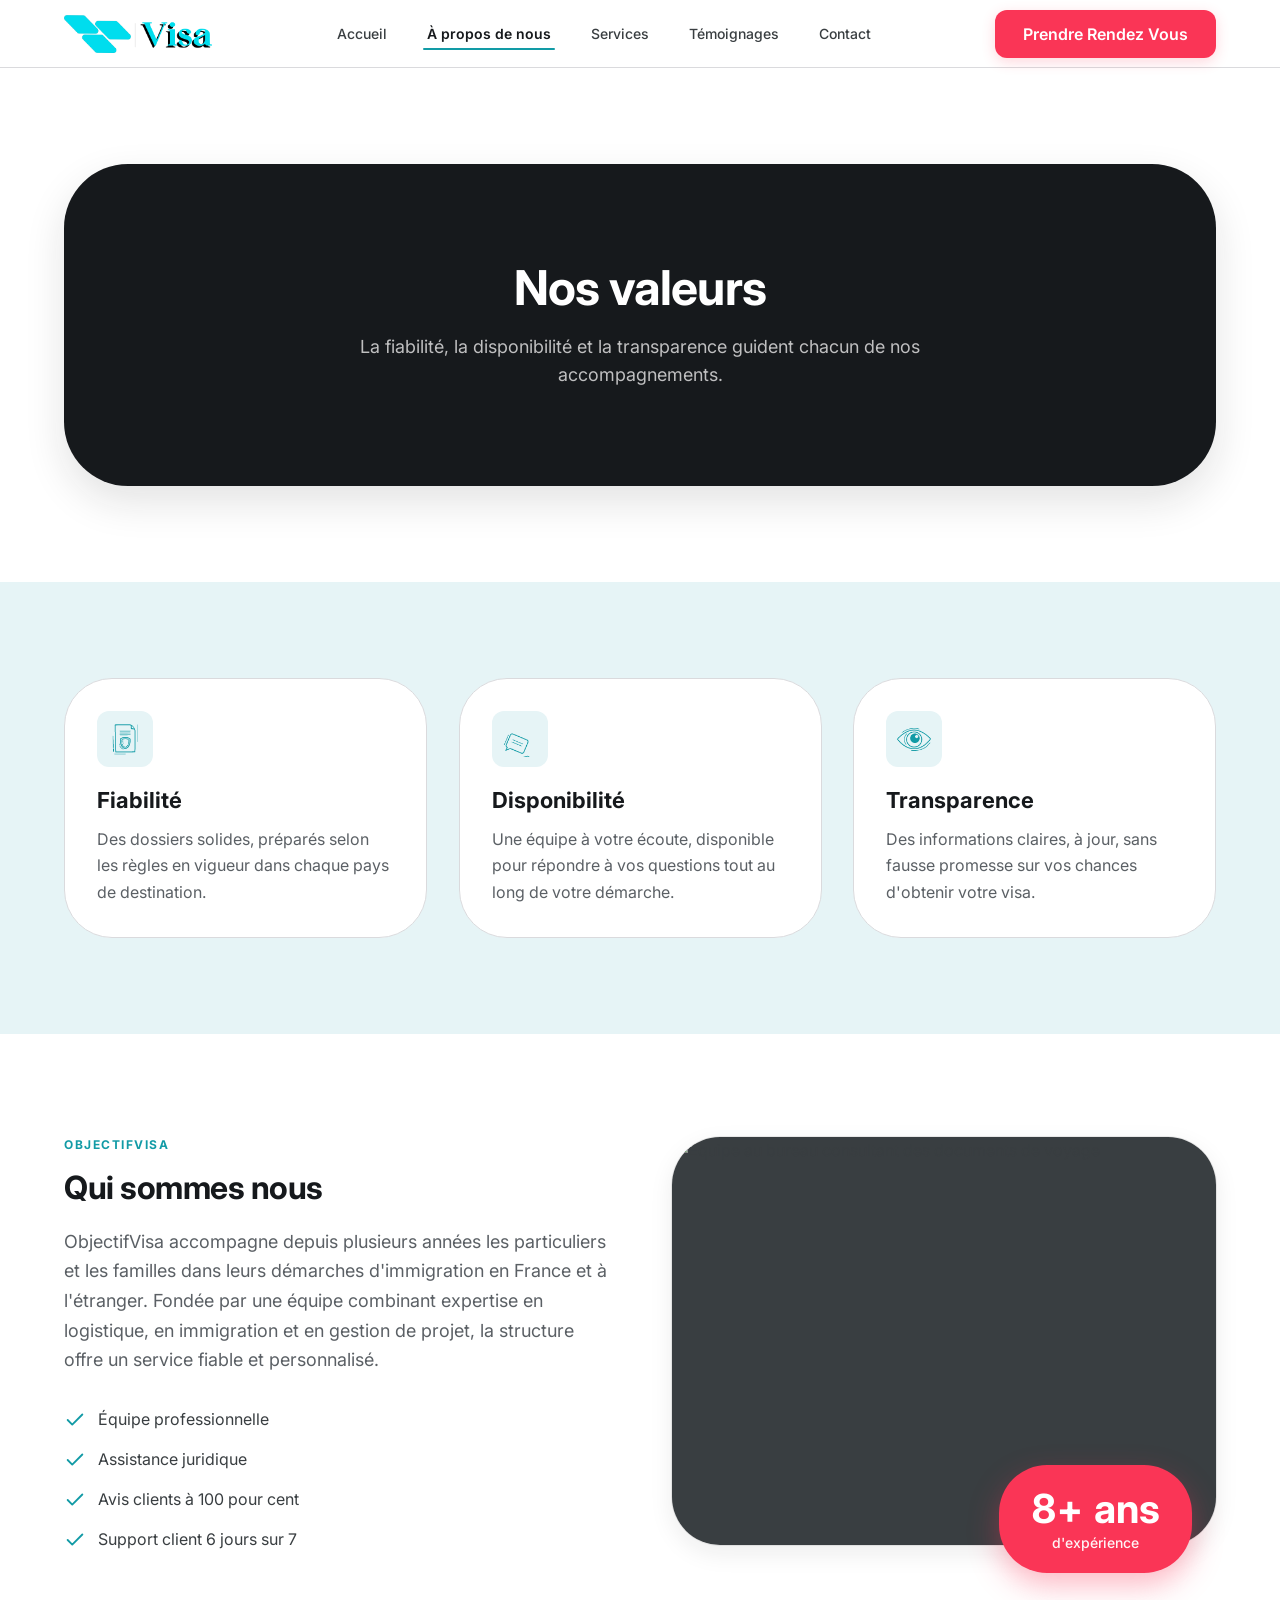
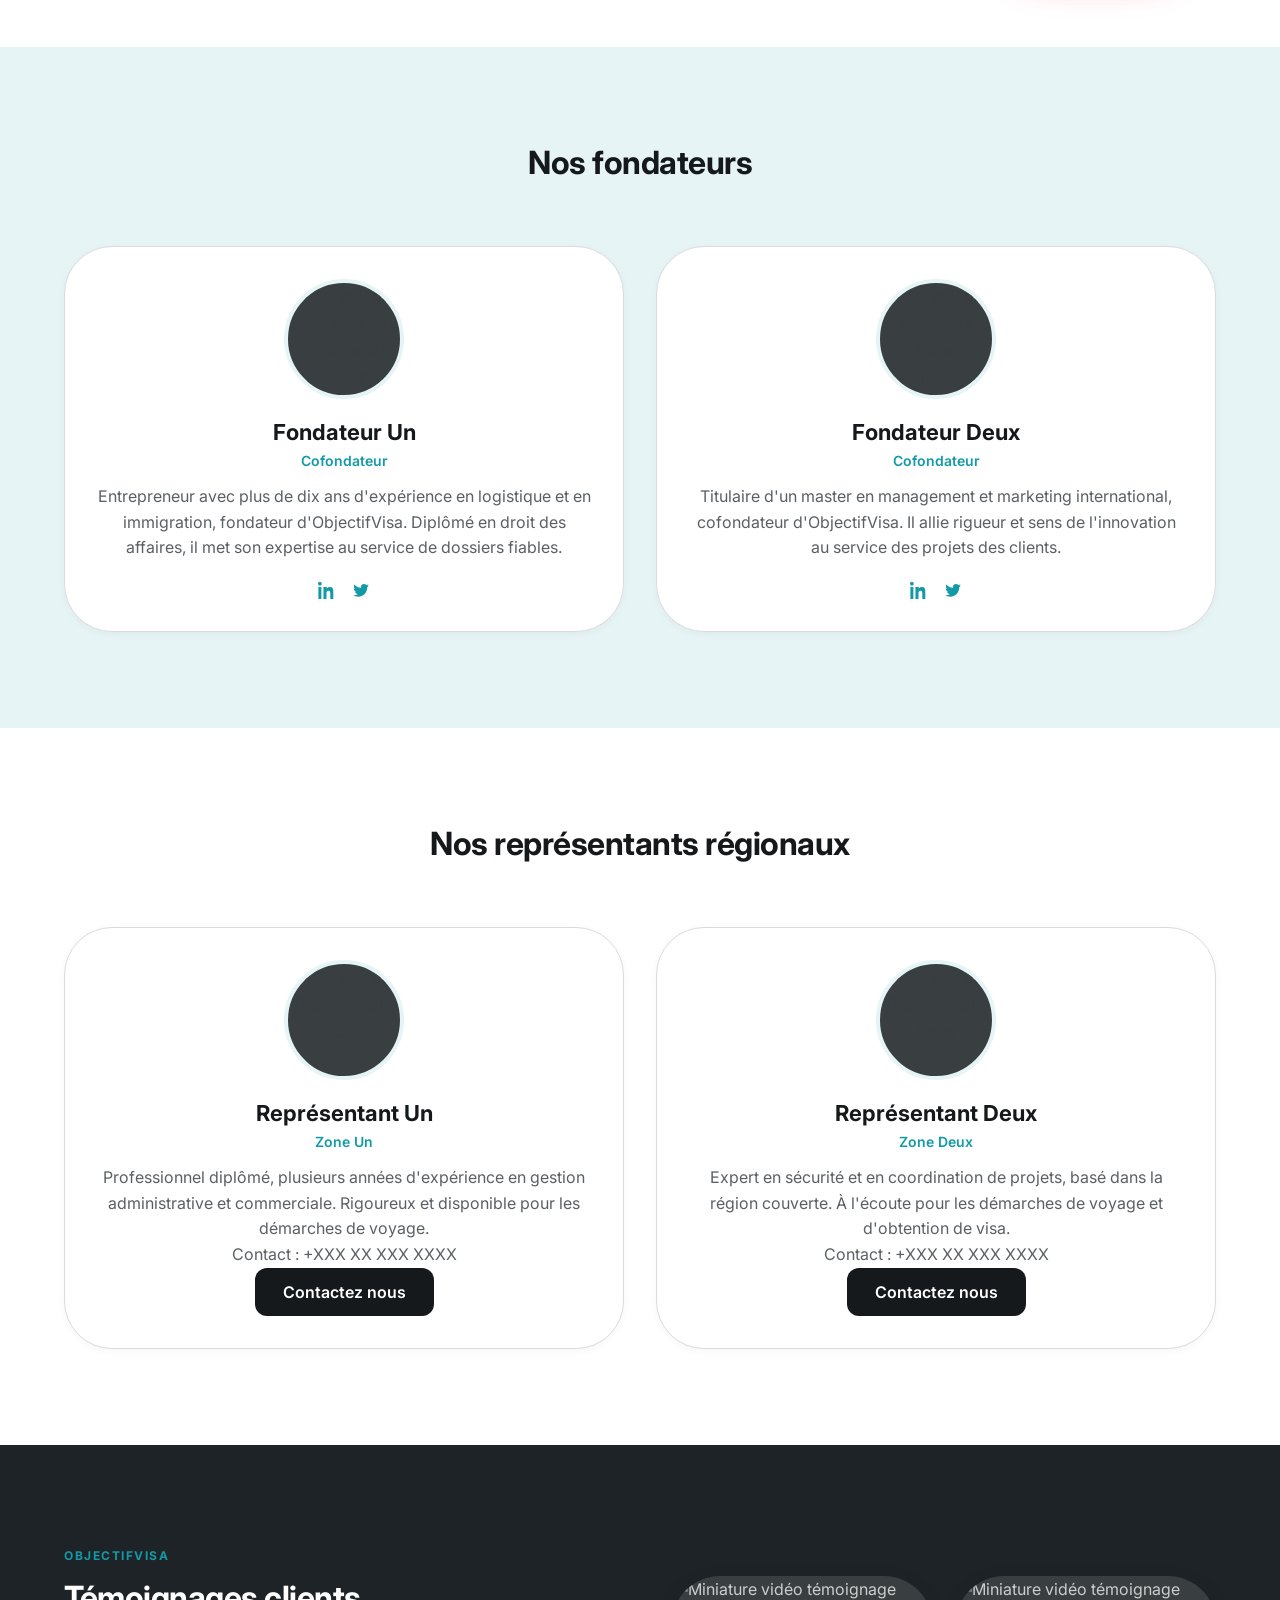
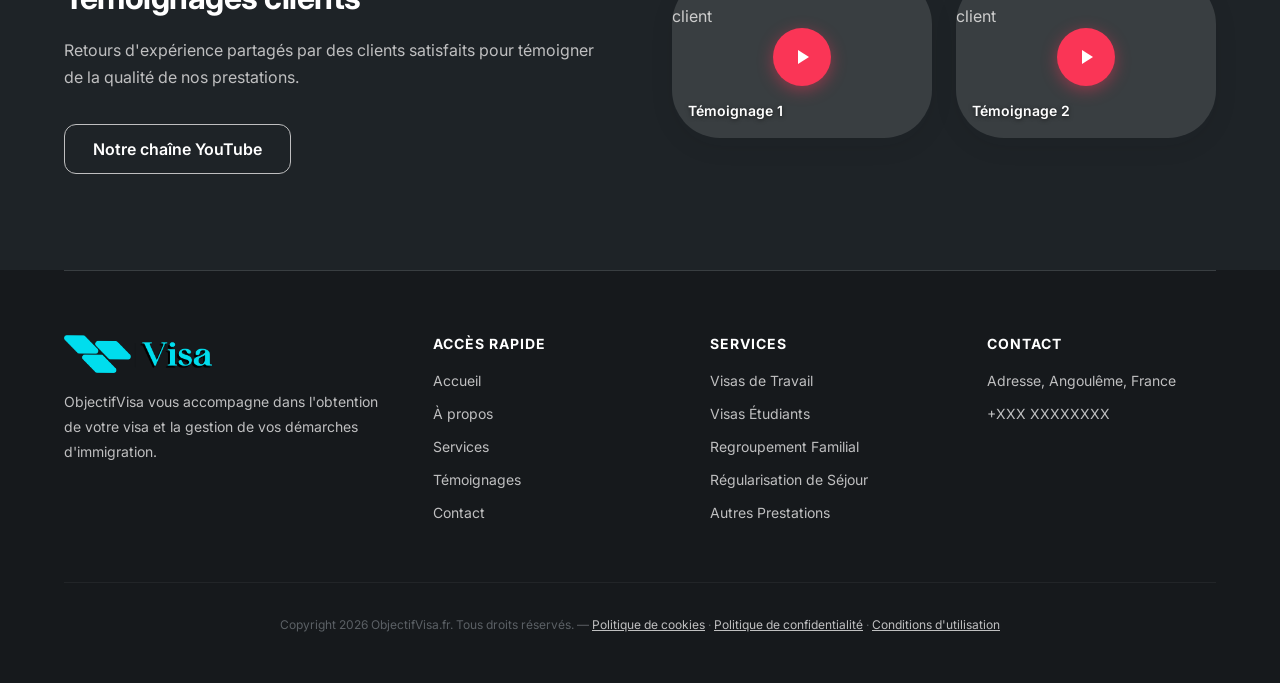
==== a-propos.html @ ea04f06d "Ajout pages legales, images icones et logos, refonte CSS et menu mobile" ====
<!DOCTYPE html>
<html lang="fr">
<head>
<meta charset="UTF-8" />
<meta name="viewport" content="width=device-width, initial-scale=1.0" />
<title>Objectif Visa — À propos de nous</title>
<link rel="icon" type="image/png" sizes="64x64" href="images/favicon.png" />
<meta name="description" content="ObjectifVisa vous accompagne dans l'obtention de votre visa et la gestion de vos démarches d'immigration." />
<meta property="og:site_name" content="ObjectifVisa" />
<meta property="og:locale" content="fr_FR" />
<meta property="og:type" content="website" />
<meta property="og:title" content="Objectif Visa — À propos de nous" />
<meta property="og:description" content="ObjectifVisa vous accompagne dans l'obtention de votre visa et la gestion de vos démarches d'immigration." />
<meta property="og:image" content="https://objectifvisa.fr/images/favicon.png" />
<meta name="twitter:card" content="summary" />
<meta name="twitter:title" content="Objectif Visa — À propos de nous" />
<meta name="twitter:description" content="ObjectifVisa vous accompagne dans l'obtention de votre visa et la gestion de vos démarches d'immigration." />
<meta name="twitter:image" content="https://objectifvisa.fr/images/favicon.png" />
<link rel="preconnect" href="https://fonts.googleapis.com" />
<link rel="preconnect" href="https://fonts.gstatic.com" crossorigin />
<link href="https://fonts.googleapis.com/css2?family=Inter:wght@400;500;600;700&display=swap" rel="stylesheet" />
<link rel="stylesheet" href="styles.css" />
</head>
<body>

<nav class="nav" id="main-nav">
    <div class="container">
      <a href="index.html" class="logo"><img src="images/logo.png" alt="Objectif Visa" style="height:38px;width:auto;" /></a>
      <ul class="nav-links">
        <li><a href="index.html">Accueil</a></li>
        <li><a href="a-propos.html" class="active">À propos de nous</a></li>
        <li><a href="services.html">Services</a></li>
        <li><a href="temoignages.html">Témoignages</a></li>
        <li><a href="contact.html">Contact</a></li>
      </ul>
      <div class="nav-actions">
        <a href="contact.html" class="btn btn-coral nav-cta">Prendre Rendez Vous</a>
        <button type="button" class="burger-btn" id="burger-btn" aria-label="Menu principal" aria-expanded="false" aria-controls="mobile-menu">
          <span class="burger-bar"></span>
          <span class="burger-bar"></span>
          <span class="burger-bar"></span>
        </button>
      </div>
    </div>

    <!-- Mobile Drawer / Menu Overlay -->
    <div class="mobile-menu" id="mobile-menu" aria-hidden="true">
      <div class="mobile-menu-inner">
        <ul class="mobile-nav-links">
          <li><a href="index.html">Accueil</a></li>
          <li><a href="a-propos.html" class="active">À propos de nous</a></li>
          <li><a href="services.html">Services</a></li>
          <li><a href="temoignages.html">Témoignages</a></li>
          <li><a href="contact.html">Contact</a></li>
        </ul>
        <div class="mobile-menu-cta">
          <a href="contact.html" class="btn btn-coral btn-block">Prendre Rendez Vous</a>
        </div>
        <div class="mobile-menu-info">
          <div class="mobile-info-item">
            <svg width="16" height="16" viewBox="0 0 24 24" fill="none" stroke="currentColor" stroke-width="2"><path d="M21 10c0 7-9 13-9 13s-9-6-9-13a9 9 0 0 1 18 0z"/><circle cx="12" cy="10" r="3"/></svg>
            <span>Adresse, Angoulême, France</span>
          </div>
          <div class="mobile-info-item">
            <svg width="16" height="16" viewBox="0 0 24 24" fill="none" stroke="currentColor" stroke-width="2"><path d="M22 16.92v3a2 2 0 0 1-2.18 2 19.79 19.79 0 0 1-8.63-3.07 19.5 19.5 0 0 1-6-6 19.79 19.79 0 0 1-3.07-8.67A2 2 0 0 1 4.11 2h3a2 2 0 0 1 2 1.72 12.84 12.84 0 0 0 .7 2.81 2 2 0 0 1-.45 2.11L8.09 9.91a16 16 0 0 0 6 6l1.27-1.27a2 2 0 0 1 2.11-.45 12.84 12.84 0 0 0 2.81.7A2 2 0 0 1 22 16.92z"/></svg>
            <a href="tel:+33000000000">+XX X XX XX XX XX</a>
          </div>
        </div>
      </div>
    </div>
    <div class="mobile-backdrop" id="mobile-backdrop"></div>
  </nav>

  <!-- ============ Section 2 — Hero Nos valeurs ============ -->
  <section class="bg-white">
    <div class="container">
      <div class="hero-card centered">
        <h2>Nos valeurs</h2>
        <p>La fiabilité, la disponibilité et la transparence guident chacun de nos accompagnements.</p>
      </div>
    </div>
  </section>

  <!-- ============ Section 3 — Réassurance ============ -->
  <section class="bg-tide">
    <div class="container">
      <div class="pillars">
        <div class="card">
          <div class="icon">
            <img src="images/icon-fiabilite.gif" alt="Fiabilité" width="36" height="36" style="display:block" />
          </div>
          <h3>Fiabilité</h3>
          <p>Des dossiers solides, préparés selon les règles en vigueur dans chaque pays de destination.</p>
        </div>
        <div class="card">
          <div class="icon">
            <img src="images/icon-disponibilite.gif" alt="Disponibilité" width="36" height="36" style="display:block" />
          </div>
          <h3>Disponibilité</h3>
          <p>Une équipe à votre écoute, disponible pour répondre à vos questions tout au long de votre démarche.</p>
        </div>
        <div class="card">
          <div class="icon">
            <img src="images/icon-transparence.gif" alt="Transparence" width="36" height="36" style="display:block" />
          </div>
          <h3>Transparence</h3>
          <p>Des informations claires, à jour, sans fausse promesse sur vos chances d'obtenir votre visa.</p>
        </div>
      </div>
    </div>
  </section>

  <!-- ============ Section 4 — Qui sommes nous ============ -->
  <section class="bg-white">
    <div class="container">
      <div class="about-grid">
        <div class="about-text">
          <p class="eyebrow">ObjectifVisa</p>
          <h2>Qui sommes nous</h2>
          <p class="lead">ObjectifVisa accompagne depuis plusieurs années les particuliers et les familles dans leurs démarches d'immigration en France et à l'étranger. Fondée par une équipe combinant expertise en logistique, en immigration et en gestion de projet, la structure offre un service fiable et personnalisé.</p>
          <ul class="check-list">
            <li><svg width="22" height="22" viewBox="0 0 24 24" fill="none" stroke="#129ba6" stroke-width="2" stroke-linecap="round" stroke-linejoin="round"><path d="M20 6 9 17l-5-5"/></svg>Équipe professionnelle</li>
            <li><svg width="22" height="22" viewBox="0 0 24 24" fill="none" stroke="#129ba6" stroke-width="2" stroke-linecap="round" stroke-linejoin="round"><path d="M20 6 9 17l-5-5"/></svg>Assistance juridique</li>
            <li><svg width="22" height="22" viewBox="0 0 24 24" fill="none" stroke="#129ba6" stroke-width="2" stroke-linecap="round" stroke-linejoin="round"><path d="M20 6 9 17l-5-5"/></svg>Avis clients à 100 pour cent</li>
            <li><svg width="22" height="22" viewBox="0 0 24 24" fill="none" stroke="#129ba6" stroke-width="2" stroke-linecap="round" stroke-linejoin="round"><path d="M20 6 9 17l-5-5"/></svg>Support client 6 jours sur 7</li>
          </ul>
        </div>
        <div class="about-media">
          <!-- TODO: remplacer par photo d'équipe au bureau ou consultation de dossier -->
          <img src="https://images.unsplash.com/photo-1521737604893-d14cc237f11d?auto=format&fit=crop&w=900&q=80" alt="Équipe au bureau consultant des documents de voyage" loading="lazy" />
          <div class="about-badge">
            <span class="num">8+ ans</span>
            <span class="label">d'expérience</span>
          </div>
        </div>
      </div>
    </div>
  </section>

  <!-- ============ Section 5 — Fondateurs ============ -->
  <section class="bg-tide">
    <div class="container">
      <div class="section-head">
        <h2>Nos fondateurs</h2>
      </div>
      <div class="founders-grid">
        <!-- Fondateur Un (placeholder) -->
        <div class="founder-card">
          <!-- TODO: remplacer par portrait réel du fondateur -->
          <img src="https://images.unsplash.com/photo-1507003211169-0a1dd7228f2d?auto=format&fit=crop&w=400&q=80" alt="Portrait de Fondateur Un, cofondateur d'ObjectifVisa" loading="lazy" />
          <h3>Fondateur Un</h3>
          <p class="role">Cofondateur</p>
          <p>Entrepreneur avec plus de dix ans d'expérience en logistique et en immigration, fondateur d'ObjectifVisa. Diplômé en droit des affaires, il met son expertise au service de dossiers fiables.</p>
          <div class="social-row">
            <a href="#" aria-label="LinkedIn"><svg width="18" height="18" viewBox="0 0 24 24" fill="#129ba6"><path d="M4.98 3.5C4.98 4.88 3.87 6 2.5 6S0 4.88 0 3.5 1.12 1 2.5 1 4.98 2.12 4.98 3.5zM.5 8h4V24h-4V8zm7.5 0h3.8v2.2h.05c.53-1 1.83-2.2 3.77-2.2 4.03 0 4.78 2.65 4.78 6.1V24h-4v-7.1c0-1.7-.03-3.9-2.37-3.9-2.38 0-2.74 1.86-2.74 3.78V24h-4V8z"/></svg></a>
            <a href="#" aria-label="Twitter"><svg width="18" height="18" viewBox="0 0 24 24" fill="#129ba6"><path d="M22.46 6c-.77.35-1.6.58-2.46.69.88-.53 1.56-1.37 1.88-2.38-.83.5-1.75.85-2.72 1.05C18.37 4.5 17.26 4 16 4c-2.35 0-4.27 1.92-4.27 4.29 0 .34.04.67.11.98C8.28 9.09 5.11 7.38 3 4.79c-.37.63-.58 1.37-.58 2.15 0 1.49.75 2.81 1.91 3.56-.71 0-1.37-.2-1.95-.5v.03c0 2.08 1.48 3.82 3.44 4.21a4.22 4.22 0 0 1-1.9.07 4.28 4.28 0 0 0 4 2.98 8.521 8.521 0 0 1-5.33 1.84c-.34 0-.68-.02-1.02-.06C3.44 20.29 5.7 21 8.12 21 16 21 20.33 14.46 20.33 8.79c0-.19 0-.37-.01-.56.84-.6 1.56-1.36 2.14-2.23z"/></svg></a>
          </div>
        </div>
        <!-- Fondateur Deux (placeholder) -->
        <div class="founder-card">
          <!-- TODO: remplacer par portrait réel du fondateur -->
          <img src="https://images.unsplash.com/photo-1560250097-0b93528c311a?auto=format&fit=crop&w=400&q=80" alt="Portrait de Fondateur Deux, cofondateur d'ObjectifVisa" loading="lazy" />
          <h3>Fondateur Deux</h3>
          <p class="role">Cofondateur</p>
          <p>Titulaire d'un master en management et marketing international, cofondateur d'ObjectifVisa. Il allie rigueur et sens de l'innovation au service des projets des clients.</p>
          <div class="social-row">
            <a href="#" aria-label="LinkedIn"><svg width="18" height="18" viewBox="0 0 24 24" fill="#129ba6"><path d="M4.98 3.5C4.98 4.88 3.87 6 2.5 6S0 4.88 0 3.5 1.12 1 2.5 1 4.98 2.12 4.98 3.5zM.5 8h4V24h-4V8zm7.5 0h3.8v2.2h.05c.53-1 1.83-2.2 3.77-2.2 4.03 0 4.78 2.65 4.78 6.1V24h-4v-7.1c0-1.7-.03-3.9-2.37-3.9-2.38 0-2.74 1.86-2.74 3.78V24h-4V8z"/></svg></a>
            <a href="#" aria-label="Twitter"><svg width="18" height="18" viewBox="0 0 24 24" fill="#129ba6"><path d="M22.46 6c-.77.35-1.6.58-2.46.69.88-.53 1.56-1.37 1.88-2.38-.83.5-1.75.85-2.72 1.05C18.37 4.5 17.26 4 16 4c-2.35 0-4.27 1.92-4.27 4.29 0 .34.04.67.11.98C8.28 9.09 5.11 7.38 3 4.79c-.37.63-.58 1.37-.58 2.15 0 1.49.75 2.81 1.91 3.56-.71 0-1.37-.2-1.95-.5v.03c0 2.08 1.48 3.82 3.44 4.21a4.22 4.22 0 0 1-1.9.07 4.28 4.28 0 0 0 4 2.98 8.521 8.521 0 0 1-5.33 1.84c-.34 0-.68-.02-1.02-.06C3.44 20.29 5.7 21 8.12 21 16 21 20.33 14.46 20.33 8.79c0-.19 0-.37-.01-.56.84-.6 1.56-1.36 2.14-2.23z"/></svg></a>
          </div>
        </div>
      </div>
    </div>
  </section>

  <!-- ============ Section 6 — Notre présence régionale ============ -->
  <section class="bg-white">
    <div class="container">
      <div class="section-head">
        <h2>Nos représentants régionaux</h2>
      </div>
      <div class="regional-grid">
        <!-- Représentant Un (placeholder) -->
        <div class="regional-card">
          <!-- TODO: remplacer par portrait réel du représentant -->
          <img src="https://images.unsplash.com/photo-1506794778202-cad84cf45f1d?auto=format&fit=crop&w=400&q=80" alt="Portrait de Représentant Un" loading="lazy" />
          <h3>Représentant Un</h3>
          <p class="zone">Zone Un</p>
          <p>Professionnel diplômé, plusieurs années d'expérience en gestion administrative et commerciale. Rigoureux et disponible pour les démarches de voyage.</p>
          <p class="contact">Contact : +XXX XX XXX XXXX</p>
          <a href="contact.html" class="btn btn-dark">Contactez nous</a>
        </div>
        <!-- Représentant Deux (placeholder) -->
        <div class="regional-card">
          <!-- TODO: remplacer par portrait réel du représentant -->
          <img src="https://images.unsplash.com/photo-1519085360753-af0119f7cbe7?auto=format&fit=crop&w=400&q=80" alt="Portrait de Représentant Deux" loading="lazy" />
          <h3>Représentant Deux</h3>
          <p class="zone">Zone Deux</p>
          <p>Expert en sécurité et en coordination de projets, basé dans la région couverte. À l'écoute pour les démarches de voyage et d'obtention de visa.</p>
          <p class="contact">Contact : +XXX XX XXX XXXX</p>
          <a href="contact.html" class="btn btn-dark">Contactez nous</a>
        </div>
      </div>
    </div>
  </section>

  <!-- ============ Section 7 — Témoignages ============ -->
  <section class="bg-abyss">
    <div class="container">
      <div class="testi-grid">
        <div class="testi-text">
          <p class="eyebrow">ObjectifVisa</p>
          <h2>Témoignages clients</h2>
          <p class="lead">Retours d'expérience partagés par des clients satisfaits pour témoigner de la qualité de nos prestations.</p>
          <a href="contact.html" class="btn btn-dark-outline">Notre chaîne YouTube</a>
        </div>
        <div class="testi-videos">
          <div class="video-thumb">
            <!-- TODO: remplacer par miniature vidéo réelle, visages floutés si nécessaire -->
            <img src="https://images.unsplash.com/photo-1573497019940-1c28c88b4f3e?auto=format&fit=crop&w=500&q=80" alt="Miniature vidéo témoignage client" loading="lazy" />
            <span class="play-btn"><svg width="24" height="24" viewBox="0 0 24 24" fill="#fff"><path d="M8 5v14l11-7z"/></svg></span>
            <span class="thumb-title">Témoignage 1</span>
          </div>
          <div class="video-thumb">
            <!-- TODO: remplacer par miniature vidéo réelle, visages floutés si nécessaire -->
            <img src="https://images.unsplash.com/photo-1560250097-0b93528c311a?auto=format&fit=crop&w=500&q=80" alt="Miniature vidéo témoignage client" loading="lazy" />
            <span class="play-btn"><svg width="24" height="24" viewBox="0 0 24 24" fill="#fff"><path d="M8 5v14l11-7z"/></svg></span>
            <span class="thumb-title">Témoignage 2</span>
          </div>
        </div>
      </div>
    </div>
  </section>

  <!-- ============ Section 8 — Footer ============ -->
  <div class="bg-charcoal">
    <div class="container">
      <footer class="footer">
        <div class="footer-grid">
          <div>
            <a href="index.html" class="logo"><img src="images/logo.png" alt="Objectif Visa" style="height:38px;width:auto;" /></a>
            <p>ObjectifVisa vous accompagne dans l'obtention de votre visa et la gestion de vos démarches d'immigration.</p>
          </div>
          <div>
            <h4>Accès rapide</h4>
            <ul>
              <li><a href="index.html">Accueil</a></li>
              <li><a href="a-propos.html">À propos</a></li>
              <li><a href="services.html">Services</a></li>
              <li><a href="temoignages.html">Témoignages</a></li>
              <li><a href="contact.html">Contact</a></li>
            </ul>
          </div>
          <div>
            <h4>Services</h4>
            <ul>
              <li><a href="visas-travail.html">Visas de Travail</a></li>
              <li><a href="visas-etudiants.html">Visas Étudiants</a></li>
              <li><a href="regroupement-familial.html">Regroupement Familial</a></li>
              <li><a href="regularisation-sejour.html">Régularisation de Séjour</a></li>
              <li><a href="autres-prestations.html">Autres Prestations</a></li>
            </ul>
          </div>
          <div>
            <h4>Contact</h4>
            <ul>
              <li>Adresse, Angoulême, France</li>
              <li>+XXX XXXXXXXX</li>
            </ul>
          </div>
        </div>
        <div class="footer-bottom">Copyright 2026 ObjectifVisa.fr. Tous droits réservés. — <a href="politique-de-cookies.html">Politique de cookies</a> · <a href="politique-de-confidentialite.html">Politique de confidentialité</a> · <a href="conditions-d-utilisation.html">Conditions d'utilisation</a></div>
      </footer>
    </div>
  </div>

  <script src="main.js"></script>
</body>
</html>
---- styles.css ----
/* ==========================================================================
   Objectif Visa — Master Stylesheet
   Responsive Design, Micro-details & Token-driven Typography & Spacing
   ========================================================================== */

:root {
  /* Colors — 3-color accent system: Blue (brand), Coral (action), Gold (promo) */
  --color-brand-blue: #129ba6;
  --color-brand-blue-dark: #0f8189;
  --color-coral-pulse: #fa3556;
  --color-promo-gold: #ffc200;
  --color-bento-fill: #f5f5f5;

  /* Neutrals */
  --color-charcoal-ink: #16191c;
  --color-pure-white: #ffffff;
  --color-fog-white: #f9f9f9;
  --color-tide-tint: #e6f4f6;
  --color-ash-gray: #dadadd;
  --color-mist-gray: #bfbfc0;
  --color-slate: #5b6065;
  --color-graphite: #393e41;
  --color-carbon: #000000;
  --color-deep-abyss: #1e2327;

  /* Typography */
  --font-inter: 'Inter', ui-sans-serif, system-ui, -apple-system, BlinkMacSystemFont, "Segoe UI", Roboto, sans-serif;
  --text-caption: 12px;
  --text-body-sm: 14px;
  --text-body: 16px;
  --text-subheading: 18px;
  --text-heading-sm: 22px;
  --text-heading: 32px;
  --text-heading-lg: 40px;
  --text-display: clamp(2rem, 4vw + 1rem, 3.75rem); /* Responsive display 32px -> 60px */

  /* Spacing */
  --spacing-4: 4px;
  --spacing-8: 8px;
  --spacing-12: 12px;
  --spacing-16: 16px;
  --spacing-20: 20px;
  --spacing-24: 24px;
  --spacing-28: 28px;
  --spacing-32: 32px;
  --spacing-40: 40px;
  --spacing-48: 48px;
  --spacing-64: 64px;
  --spacing-80: 80px;
  --spacing-96: 96px;

  /* Responsive Radii */
  --radius-buttons: 12px;
  --radius-cards: 48px;
  --radius-hero: 64px;
  --radius-pills: 96px;
  --radius-sm: 8px;

  /* Layout */
  --page-max-width: 1200px;
  --section-pad-v: var(--spacing-96);
  --container-pad-h: var(--spacing-24);
  --card-pad: var(--spacing-32);
  --hero-pad-v: var(--spacing-64);
  --hero-pad-h: var(--spacing-64);

  /* Shadows */
  --shadow-sm: 0 2px 8px rgba(22, 25, 28, 0.04);
  --shadow-md: 0 8px 24px rgba(22, 25, 28, 0.08);
  --shadow-lg: 0 16px 40px rgba(22, 25, 28, 0.12);
  --shadow-coral: 0 8px 20px rgba(250, 53, 86, 0.28);
}

/* Base Reset & Box Sizing */
*, *::before, *::after {
  box-sizing: border-box;
  margin: 0;
  padding: 0;
}

html {
  scroll-behavior: smooth;
  overflow-x: clip;
  -webkit-text-size-adjust: 100%;
  text-size-adjust: 100%;
}

body {
  font-family: var(--font-inter);
  font-size: var(--text-body);
  line-height: 1.7;
  color: var(--color-graphite);
  background: var(--color-pure-white);
  -webkit-font-smoothing: antialiased;
  overflow-x: clip;
  padding-top: 68px;
  width: 100%;
  -moz-osx-font-smoothing: grayscale;
}

img {
  max-width: 100%;
  height: auto;
  display: block;
}

a {
  color: inherit;
  text-decoration: none;
}

button {
  font-family: inherit;
  background: none;
  border: none;
  cursor: pointer;
}

input, textarea, select {
  font-family: inherit;
  font-size: 16px; /* Prevents auto-zoom in iOS Safari */
}

/* Accessibility Focus */
:focus-visible {
  outline: 2px solid var(--color-brand-blue);
  outline-offset: 3px;
}

/* Container */
.container {
  max-width: var(--page-max-width);
  margin-left: auto;
  margin-right: auto;
  padding-left: var(--container-pad-h);
  padding-right: var(--container-pad-h);
  width: 100%;
  }

/* Section Rhythm & Backgrounds */
section {
  padding-top: var(--section-pad-v);
  padding-bottom: var(--section-pad-v);
  position: relative;
  width: 100%;
  overflow-x: clip;
}

.bg-white { background-color: var(--color-pure-white); }
.bg-fog { background-color: var(--color-fog-white); }
.bg-tide { background-color: var(--color-tide-tint); }
.bg-charcoal { background-color: var(--color-charcoal-ink); color: var(--color-pure-white); }
.bg-abyss { background-color: var(--color-deep-abyss); color: var(--color-pure-white); }

/* Typography Helpers */
.eyebrow {
  color: var(--color-brand-blue);
  text-transform: uppercase;
  letter-spacing: 1.5px;
  font-size: var(--text-caption);
  font-weight: 700;
  margin-bottom: var(--spacing-12);
  display: inline-block;
}

h1, h2, h3, h4 {
  font-family: var(--font-inter);
  font-weight: 700;
  line-height: 1.22;
  color: var(--color-charcoal-ink);
  overflow-wrap: break-word;
  word-break: normal;
  hyphens: auto;
  text-wrap: balance;
}

h1 {
  font-size: var(--text-display);
  letter-spacing: -1.2px;
}

h2 {
  font-size: var(--text-heading);
  letter-spacing: -0.5px;
}

h3 {
  font-size: var(--text-heading-sm);
}

.section-head {
  text-align: center;
  max-width: 720px;
  margin: 0 auto var(--spacing-64);
}

.section-head h2 {
  margin-bottom: var(--spacing-16);
}

.section-head p {
  color: var(--color-slate);
  font-size: var(--text-subheading);
  line-height: 1.65;
  text-wrap: pretty;
}

.bg-charcoal .section-head h2,
.bg-abyss .section-head h2 {
  color: var(--color-pure-white);
}

.bg-charcoal .section-head p,
.bg-abyss .section-head p {
  color: var(--color-mist-gray);
}

/* Buttons */
.btn {
  display: inline-flex;
  align-items: center;
  justify-content: center;
  gap: var(--spacing-8);
  font-family: var(--font-inter);
  font-size: var(--text-body);
  font-weight: 600;
  border-radius: var(--radius-buttons);
  padding: 14px 28px;
  min-height: 48px;
  border: none;
  cursor: pointer;
  text-decoration: none;
  line-height: 1.25;
  white-space: nowrap;
  transition: background-color 0.2s cubic-bezier(0.16, 1, 0.3, 1),
              transform 0.2s cubic-bezier(0.16, 1, 0.3, 1),
              box-shadow 0.2s cubic-bezier(0.16, 1, 0.3, 1),
              border-color 0.2s cubic-bezier(0.16, 1, 0.3, 1);
  box-sizing: border-box;
}

.btn-coral {
  background-color: var(--color-coral-pulse);
  color: var(--color-pure-white) !important;
  box-shadow: 0 4px 14px rgba(250, 53, 86, 0.2);
}

.btn-coral:hover {
  background-color: #e62e4d;
  transform: translateY(-2px);
  box-shadow: var(--shadow-coral);
}

.btn-coral:active {
  transform: translateY(0) scale(0.96);
}

.btn-dark {
  background-color: var(--color-charcoal-ink);
  color: var(--color-pure-white) !important;
}

.btn-dark:hover {
  background-color: var(--color-deep-abyss);
  transform: translateY(-2px);
}

.btn-dark:active {
  transform: translateY(0) scale(0.96);
}

.btn-dark-outline {
  background: transparent;
  color: var(--color-pure-white) !important;
  border: 1.5px solid var(--color-mist-gray);
}

.btn-dark-outline:hover {
  border-color: var(--color-pure-white);
  background: rgba(255, 255, 255, 0.08);
}

.btn-dark-outline:active {
  transform: scale(0.96);
}

.btn-block {
  width: 100%;
}

/* Text-swap hover effect (reference: CTA "Commencez") */
.btn {
  position: relative;
  overflow: hidden;
}

.btn .btn-label {
  display: inline-flex;
  align-items: center;
  gap: var(--spacing-8);
  transition: transform 0.3s cubic-bezier(0.16, 1, 0.3, 1);
}

.btn:hover .btn-label {
  transform: translateY(-130%);
}

.btn .btn-text-swap {
  position: absolute;
  inset: 0;
  display: flex;
  align-items: center;
  justify-content: center;
  gap: var(--spacing-8);
  transform: translateY(130%);
  transition: transform 0.3s cubic-bezier(0.16, 1, 0.3, 1);
}

.btn:hover .btn-text-swap {
  transform: translateY(0);
}

@media (prefers-reduced-motion: reduce) {
  .btn .btn-label,
  .btn .btn-text-swap {
    transition: none;
  }
  .btn .btn-text-swap {
    display: none;
  }
  .btn:hover .btn-label {
    transform: none;
  }
}

.link-arrow {
  display: inline-flex;
  align-items: center;
  gap: var(--spacing-8);
  font-weight: 600;
  text-decoration: none;
  color: var(--color-brand-blue);
  font-size: var(--text-body);
  transition: color 0.2s ease;
}

.link-arrow svg {
  transition: transform 0.2s ease;
  will-change: transform;
  flex-shrink: 0;
}

.link-arrow:hover {
  color: var(--color-brand-blue-dark);
}

.link-arrow:hover svg {
  transform: translateX(5px);
}

.link-arrow.on-dark {
  color: var(--color-pure-white);
}

.link-arrow.on-dark:hover {
  color: var(--color-tide-tint);
}

/* Check lists */
.check-list {
  list-style: none;
  display: grid;
  gap: var(--spacing-16);
}

.check-list.two-col {
  grid-template-columns: 1fr 1fr;
}

.check-list li {
  display: flex;
  align-items: flex-start;
  gap: var(--spacing-12);
  line-height: 1.5;
}

.check-list li svg {
  flex-shrink: 0;
  margin-top: 2px;
  stroke: var(--color-brand-blue);
}

/* ==========================================================================
    Section 1 — Topbar
    ========================================================================== */
.topbar {
  background: var(--color-brand-blue);
  color: var(--color-pure-white);
  font-size: var(--text-body-sm);
  position: relative;
  z-index: 60;
}

.topbar .container {
  display: flex;
  align-items: center;
  justify-content: space-between;
  min-height: 44px;
  gap: var(--spacing-16);
  padding-top: 6px;
  padding-bottom: 6px;
}

.topbar .contact {
  display: flex;
  align-items: center;
  gap: var(--spacing-8);
  flex-wrap: wrap;
}

.topbar .contact a {
  color: inherit;
  text-decoration: none;
}

.topbar .contact a:hover {
  text-decoration: underline;
}

  .topbar .social {
  display: flex;
  align-items: center;
  gap: var(--spacing-16);
  flex-shrink: 0;
}

.topbar .social a {
  color: var(--color-pure-white);
  display: inline-flex;
  min-width: 44px;
  min-height: 44px;
  align-items: center;
  justify-content: center;
  opacity: 0.9;
  transition: opacity 0.2s ease, transform 0.2s ease;
}

.topbar .social a:hover {
  opacity: 1;
  transform: translateY(-1px);
}

.topbar svg {
  fill: currentColor;
}

/* ==========================================================================
    Section 2 — Navigation & Burger Menu
    ========================================================================== */
.nav {
  position: fixed;
  top: 0;
  left: 0;
  right: 0;
  z-index: 50;
  background: rgba(255, 255, 255, 0.97);
  backdrop-filter: blur(12px);
  -webkit-backdrop-filter: blur(12px);
  height: 68px;
  border-bottom: 1px solid var(--color-ash-gray);
  transition: background-color 0.2s ease;
}

.nav .container {
  display: flex;
  align-items: center;
  justify-content: space-between;
  height: 100%;
}

.logo {
  display: inline-flex;
  align-items: center;
  text-decoration: none;
  flex-shrink: 0;
}

.logo img {
  height: 38px;
  width: auto;
  display: block;
}

.logo .dot {
  display: none;
}

.nav-links {
  display: flex;
  align-items: center;
  gap: clamp(18px, 2.5vw, 36px);
  list-style: none;
}

.nav-links a {
  text-decoration: none;
  color: var(--color-graphite);
  font-size: var(--text-body-sm);
  font-weight: 500;
  padding: var(--spacing-8) var(--spacing-4);
  position: relative;
  transition: color 0.2s ease;
}

.nav-links a::after {
  content: '';
  position: absolute;
  bottom: 0;
  left: 0;
  width: 0;
  height: 2px;
  background: var(--color-brand-blue);
  transition: width 0.25s ease;
  border-radius: 2px;
}

.nav-links a:hover {
  color: var(--color-brand-blue);
}

.nav-links a:hover::after {
  width: 100%;
}

.nav-links a.active {
  color: var(--color-charcoal-ink);
  font-weight: 600;
}

.nav-links a.active::after {
  width: 100%;
}

.nav-actions {
  display: flex;
  align-items: center;
  gap: var(--spacing-20);
}

/* Burger Button */
.burger-btn {
  display: none;
  width: 44px;
  height: 44px;
  padding: 10px 8px;
  flex-direction: column;
  justify-content: space-around;
  align-items: center;
  background: var(--color-fog-white);
  border: 1px solid var(--color-ash-gray);
  border-radius: var(--radius-buttons);
  cursor: pointer;
  z-index: 55;
  transition: background-color 0.2s ease, border-color 0.2s ease;
}

.burger-btn:hover {
  background: var(--color-tide-tint);
  border-color: var(--color-brand-blue);
}

.burger-bar,
.burger-line {
  display: block;
  width: 22px;
  height: 2px;
  background-color: var(--color-charcoal-ink);
  border-radius: 2px;
  transition: transform 0.3s cubic-bezier(0.16, 1, 0.3, 1), opacity 0.2s ease;
  transform-origin: center;
}

.burger-btn.is-active .burger-bar:nth-child(1),
.burger-btn.is-active .burger-line:nth-child(1) {
  transform: translateY(7px) rotate(45deg);
}

.burger-btn.is-active .burger-bar:nth-child(2),
.burger-btn.is-active .burger-line:nth-child(2) {
  opacity: 0;
  transform: scaleX(0);
}

.burger-btn.is-active .burger-bar:nth-child(3),
.burger-btn.is-active .burger-line:nth-child(3) {
  transform: translateY(-7px) rotate(-45deg);
}

/* Mobile Drawer */
.mobile-menu {
  position: absolute;
  top: 100%;
  left: 0;
  width: 100%;
  background: var(--color-pure-white);
  border-bottom: 1px solid var(--color-ash-gray);
  box-shadow: var(--shadow-lg);
  max-height: 0;
  overflow: hidden;
  opacity: 0;
  pointer-events: none;
  transition: max-height 0.35s cubic-bezier(0.16, 1, 0.3, 1), opacity 0.25s ease;
  z-index: 49;
}

.mobile-menu.is-active {
  max-height: 90vh;
  overflow-y: auto;
  opacity: 1;
  pointer-events: auto;
}

.mobile-menu-inner {
  padding: var(--spacing-24) var(--spacing-24) var(--spacing-32);
}

.mobile-nav-links {
  list-style: none;
  display: flex;
  flex-direction: column;
  gap: var(--spacing-4);
  margin-bottom: var(--spacing-24);
}

.mobile-nav-links a {
  display: block;
  font-size: 17px;
  font-weight: 600;
  color: var(--color-charcoal-ink);
  padding: 12px 16px;
  border-radius: var(--radius-buttons);
  transition: all 0.2s ease;
}

.mobile-nav-links a:hover,
.mobile-nav-links a.active {
  background: var(--color-tide-tint);
  color: var(--color-brand-blue);
  padding-left: 20px;
}

.mobile-menu-cta {
  margin-bottom: var(--spacing-24);
}

.mobile-menu-info {
  border-top: 1px solid var(--color-ash-gray);
  padding-top: var(--spacing-20);
  display: flex;
  flex-direction: column;
  gap: var(--spacing-12);
  font-size: var(--text-body-sm);
  color: var(--color-slate);
}

.mobile-info-item {
  display: flex;
  align-items: center;
  gap: var(--spacing-12);
}

.mobile-info-item a {
  color: var(--color-brand-blue);
  font-weight: 500;
}

.mobile-backdrop {
  position: fixed;
  inset: 0;
  top: 68px;
  background: rgba(22, 25, 28, 0.4);
  backdrop-filter: blur(4px);
  -webkit-backdrop-filter: blur(4px);
  opacity: 0;
  pointer-events: none;
  transition: opacity 0.3s ease;
  z-index: 48;
}

.mobile-backdrop.is-active {
  opacity: 1;
  pointer-events: auto;
}

/* ==========================================================================
   Section 3 — Hero Card
   ========================================================================== */
.hero-card {
  background: var(--color-charcoal-ink);
  border-radius: var(--radius-hero);
  padding: var(--hero-pad-v) var(--hero-pad-h);
  display: grid;
  grid-template-columns: 1.05fr 1fr;
  gap: var(--spacing-48);
  align-items: center;
  position: relative;
  overflow: hidden;
  box-shadow: var(--shadow-lg);
}

.hero-card.centered {
  display: block;
  text-align: center;
  padding: var(--spacing-96) var(--hero-pad-h);
}

.hero-card h1,
.hero-card h2 {
  color: var(--color-pure-white);
  font-size: clamp(26px, 4vw, 48px);
  line-height: 1.18;
  letter-spacing: -0.8px;
  margin-bottom: var(--spacing-16);
}

.hero-card .sub,
.hero-card p {
  color: var(--color-mist-gray);
  font-size: clamp(15px, 1.6vw, 18px);
  line-height: 1.6;
  margin-bottom: var(--spacing-24);
}

.hero-card.centered p {
  max-width: 620px;
  margin-left: auto;
  margin-right: auto;
  margin-bottom: 0;
}

.hero-card .check-list {
  margin-bottom: var(--spacing-40);
  color: var(--color-pure-white);
  gap: var(--spacing-12);
}

.hero-card .check-list li {
  font-size: clamp(14px, 1.4vw, 16px);
  font-weight: 500;
  color: var(--color-pure-white);
  display: flex;
  align-items: center;
  gap: var(--spacing-12);
}

.hero-card .check-list svg {
  flex-shrink: 0;
  width: 20px;
  height: 20px;
}

.hero-actions {
  display: flex;
  align-items: center;
  gap: var(--spacing-20);
  flex-wrap: wrap;
}

.hero-media {
  width: 100%;
  height: 100%;
}

.hero-media img {
  width: 100%;
  height: 100%;
  object-fit: cover;
  border-radius: var(--radius-cards);
  aspect-ratio: 4 / 5;
  display: block;
  background: var(--color-graphite);
  box-shadow: 0 12px 32px rgba(0, 0, 0, 0.25);
  outline: 1px solid oklch(0 0 0 / 0.08);
}

/* ==========================================================================
   Cards & Feature Blocks
   ========================================================================== */
.card {
  background: var(--color-pure-white);
  border-radius: var(--radius-cards);
  padding: var(--card-pad);
  border: 1px solid var(--color-ash-gray);
  will-change: transform;
  transition: transform 0.25s ease, box-shadow 0.25s ease, border-color 0.25s ease;
  height: 100%;
  display: flex;
  flex-direction: column;
  box-sizing: border-box;
  overflow: hidden;
  min-width: 0;
  width: 100%;
}



.card .icon {
  width: 56px;
  height: 56px;
  border-radius: var(--radius-buttons);
  background: var(--color-tide-tint);
  display: flex;
  align-items: center;
  justify-content: center;
  margin-bottom: var(--spacing-20);
  color: var(--color-brand-blue);
  flex-shrink: 0;
}

.card .icon img {
  width: 36px;
  height: 36px;
  object-fit: contain;
  border-radius: 4px;
  display: block;
}

.card h3 {
  margin-bottom: var(--spacing-12);
  color: var(--color-charcoal-ink);
}

.card p {
  color: var(--color-slate);
  font-size: var(--text-body);
  line-height: 1.65;
}

.pillars {
  display: grid;
  grid-template-columns: repeat(3, 1fr);
  gap: var(--spacing-32);
  width: 100%;
  box-sizing: border-box;
}

/* Empeche les cellules de grille de depasser leur colonne */
.pillars > *,
.services-grid > *,
.blog-grid > *,
.testi-cards > *,
.video-grid > *,
.steps > *,
.process-grid > *,
.stats-grid > *,
.doc-grid > *,
.countries-grid > *,
.about-grid > *,
.founders-grid > *,
.regional-grid > *,
.contact-grid > *,
.testi-grid > *,
.detail-layout > *,
.service-detail > *,
.footer-grid > *,
.bento-grid > * {
  min-width: 0;
  word-break: break-word;
}

/* ==========================================================================
   About Section & Badge
   ========================================================================== */
.about-grid {
  display: grid;
  grid-template-columns: 1fr 1fr;
  gap: var(--spacing-64);
  align-items: center;
}

.about-grid h2 {
  margin-bottom: var(--spacing-20);
}

.about-grid p.lead {
  color: var(--color-slate);
  font-size: var(--text-subheading);
  line-height: 1.65;
  margin-bottom: var(--spacing-32);
}

.about-media {
  position: relative;
  width: 100%;
}

.about-media img {
  width: 100%;
  border-radius: var(--radius-cards);
  aspect-ratio: 4 / 3;
  object-fit: cover;
  display: block;
  background: var(--color-graphite);
  box-shadow: var(--shadow-md);
  outline: 1px solid oklch(0 0 0 / 0.08);
}

.about-badge {
  position: absolute;
  right: var(--spacing-24);
  bottom: calc(-1 * var(--spacing-28));
  background: var(--color-coral-pulse);
  color: var(--color-pure-white);
  border-radius: var(--radius-cards);
  padding: 20px 32px;
  text-align: center;
  line-height: 1.2;
  box-shadow: 0 12px 30px rgba(250, 53, 86, 0.35);
  z-index: 2;
}

.about-badge .num {
  font-size: var(--text-heading-lg);
  font-weight: 700;
  display: block;
  font-variant-numeric: tabular-nums;
}

.about-badge .label {
  font-size: var(--text-body-sm);
  font-weight: 500;
  opacity: 0.95;
}

/* Founders & Regional */
.founders-grid,
.regional-grid {
  display: grid;
  grid-template-columns: repeat(auto-fit, minmax(260px, 1fr));
  gap: var(--spacing-32);
}

.founder-card,
.regional-card {
  background: var(--color-pure-white);
  border-radius: var(--radius-cards);
  padding: var(--card-pad);
  text-align: center;
  border: 1px solid var(--color-ash-gray);
  box-shadow: var(--shadow-sm);
  will-change: transform;
  transition: transform 0.25s ease, box-shadow 0.25s ease;
}



.founder-card img,
.regional-card img {
  width: 120px;
  height: 120px;
  aspect-ratio: 1;
  object-fit: cover;
  border-radius: 50%;
  display: block;
  background: var(--color-graphite);
  margin: 0 auto var(--spacing-20);
  border: 4px solid var(--color-tide-tint);
}

.founder-card h3,
.regional-card h3 {
  margin-bottom: var(--spacing-4);
}

.founder-card .role,
.regional-card .zone {
  color: var(--color-brand-blue);
  font-size: var(--text-body-sm);
  font-weight: 600;
  margin-bottom: var(--spacing-12);
}

.founder-card p,
.regional-card p {
  color: var(--color-slate);
  font-size: var(--text-body);
  line-height: 1.6;
}

.social-row {
  display: flex;
  justify-content: center;
  gap: var(--spacing-16);
  margin-top: var(--spacing-20);
}

.social-row a {
  color: var(--color-brand-blue);
  display: inline-flex;
  transition: transform 0.2s ease, color 0.2s ease;
}

.social-row a:hover {
  color: var(--color-brand-blue-dark);
  transform: translateY(-2px);
}

/* ==========================================================================
   Services Grid & Detailed Service Layout
   ========================================================================== */
.services-grid {
  display: grid;
  grid-template-columns: repeat(3, 1fr);
  gap: var(--spacing-32);
  width: 100%;
  box-sizing: border-box;
}

.service-card {
  background: var(--color-pure-white);
  border-radius: var(--radius-cards);
  padding: var(--card-pad);
  border: 1px solid var(--color-ash-gray);
  will-change: transform;
  transition: transform 0.25s ease, box-shadow 0.25s ease, border-color 0.25s ease;
  display: flex;
  flex-direction: column;
  box-sizing: border-box;
  overflow: hidden;
  min-width: 0;
  width: 100%;
}

.service-card .icon {
  width: 56px;
  height: 56px;
  border-radius: var(--radius-buttons);
  background: var(--color-tide-tint);
  display: flex;
  align-items: center;
  justify-content: center;
  margin-bottom: var(--spacing-20);
  color: var(--color-brand-blue);
}

.service-card h3 {
  margin-bottom: var(--spacing-8);
}

.service-card p {
  color: var(--color-slate);
  margin-bottom: var(--spacing-16);
  flex-grow: 1;
}

/* ==========================================================================
   Bento Grid (Services — style Surfshark)
   ========================================================================== */
.bento-grid {
  display: grid;
  grid-template-columns: 1fr;
  gap: var(--spacing-20);
  width: 100%;
  box-sizing: border-box;
}

.bento-card {
  position: relative;
  border-radius: 18px;
  overflow: hidden;
  box-sizing: border-box;
  display: flex;
  flex-direction: column;
  min-width: 0;
  will-change: transform;
  transition: transform 0.25s cubic-bezier(0.16, 1, 0.3, 1),
              box-shadow 0.25s cubic-bezier(0.16, 1, 0.3, 1);
}

.bento-card:hover {
  transform: translateY(-4px);
  box-shadow: var(--shadow-md);
}

/* ---- Text cards ---- */
.bento-card--text {
  background: var(--color-bento-fill);
  justify-content: space-between;
}

.bento-card--text .bento-card__icon {
  width: 52px;
  height: 52px;
  border-radius: 14px;
  background: var(--color-pure-white);
  display: flex;
  align-items: center;
  justify-content: center;
  margin-bottom: var(--spacing-24);
  flex-shrink: 0;
  box-shadow: var(--shadow-sm);
}

.bento-card--text .bento-card__icon img {
  width: 30px;
  height: 30px;
  object-fit: contain;
  display: block;
}

.bento-card--text h3 {
  font-size: 19px;
  font-weight: 700;
  color: var(--color-charcoal-ink);
  line-height: 1.25;
  margin-bottom: var(--spacing-12);
}

.bento-card--text p {
  font-size: 15px;
  line-height: 1.6;
  color: var(--color-slate);
  margin-bottom: var(--spacing-24);
}

.bento-card--wide,
.bento-card--half,
.bento-card--narrow {
  padding: 32px;
  min-height: 260px;
}

/* ---- Visual cards (image background + floating chip) ---- */
.bento-card--visual {
  min-height: 360px;
  justify-content: flex-end;
  color: var(--color-pure-white);
  box-shadow: var(--shadow-sm);
}

.bento-card__bg {
  position: absolute;
  inset: 0;
  width: 100%;
  height: 100%;
  object-fit: cover;
  display: block;
  background: var(--color-graphite);
  transition: transform 0.5s cubic-bezier(0.16, 1, 0.3, 1);
}

.bento-card--visual:hover .bento-card__bg {
  transform: scale(1.04);
}

.bento-card__overlay {
  position: absolute;
  inset: 0;
  background: linear-gradient(180deg, rgba(22, 25, 28, 0) 35%, rgba(22, 25, 28, 0.82) 100%);
}

.bento-card__chip {
  position: relative;
  z-index: 1;
  display: inline-flex;
  align-items: center;
  gap: 10px;
  margin: 20px;
  margin-top: auto;
  align-self: flex-start;
  background: rgba(22, 25, 28, 0.72);
  backdrop-filter: blur(6px);
  -webkit-backdrop-filter: blur(6px);
  color: var(--color-pure-white);
  font-weight: 600;
  font-size: 16px;
  padding: 10px 20px;
  border-radius: 999px;
  line-height: 1.3;
}

.bento-card__chip img {
  width: 22px;
  height: 22px;
  object-fit: contain;
  display: block;
  flex-shrink: 0;
}

/* ---- CTA banner (bottom of bento) ---- */
.bento-cta {
  grid-column: 1 / -1;
  margin-top: 0;
  border-radius: 18px;
  background: var(--color-charcoal-ink);
  color: var(--color-pure-white);
  padding: 40px 48px;
  display: flex;
  align-items: center;
  justify-content: space-between;
  gap: 32px;
  flex-wrap: wrap;
  box-shadow: var(--shadow-lg);
  position: relative;
  overflow: hidden;
}

.bento-cta h3 {
  color: var(--color-pure-white);
  font-size: clamp(20px, 2.4vw, 26px);
  margin-bottom: var(--spacing-8);
}

.bento-cta p {
  color: var(--color-mist-gray);
  font-size: var(--text-body);
  line-height: 1.6;
  max-width: 480px;
}

.bento-cta .btn {
  flex-shrink: 0;
}

/* ---- Bento responsive ---- */
@media (min-width: 641px) {
  .bento-grid {
    grid-template-columns: repeat(2, 1fr);
    gap: var(--spacing-24);
  }

  .bento-card--wide {
    grid-column: 1 / -1;
  }
}

@media (min-width: 993px) {
  .bento-grid {
    grid-template-columns: repeat(4, 1fr);
  }

  .bento-card--wide {
    grid-column: 1 / span 3;
    grid-row: 1;
  }

  .bento-card--narrow {
    grid-column: 4;
    grid-row: 1;
  }

  .bento-card--visual {
    grid-row: 2;
    min-height: 400px;
  }

  .bento-card--visual.left {
    grid-column: 1 / span 2;
  }

  .bento-card--visual.right {
    grid-column: 3 / span 2;
  }

  .bento-card--half {
    grid-row: 3;
    min-height: 280px;
  }

  .bento-card--half.first {
    grid-column: 1 / span 2;
  }

  .bento-card--half.second {
    grid-column: 3 / span 2;
  }
}

@media (max-width: 640px) {
  .bento-card--wide,
  .bento-card--half,
  .bento-card--narrow {
    padding: 28px 24px;
    min-height: 220px;
  }

  .bento-card--visual {
    min-height: 320px;
  }

  .bento-cta {
    flex-direction: column;
    align-items: flex-start;
    padding: 32px 24px;
  }

  .bento-cta .btn {
    width: 100%;
  }
}

@media (prefers-reduced-motion: reduce) {
  .bento-card,
  .bento-card--visual .bento-card__bg {
    transition: none;
  }
}

.service-detail {
  display: grid;
  grid-template-columns: 1fr 1fr;
  gap: var(--spacing-64);
  align-items: center;
}

.service-detail + .service-detail {
  margin-top: var(--spacing-80);
}

.service-detail.reverse > :first-child {
  order: 2;
}

.service-detail.reverse > :last-child {
  order: 1;
}


.service-detail .icon {
  width: 64px;
  height: 64px;
  border-radius: var(--radius-buttons);
  background: var(--color-tide-tint);
  display: flex;
  align-items: center;
  justify-content: center;
  margin-bottom: var(--spacing-20);
  color: var(--color-brand-blue);
}

.service-detail .icon img {
  width: 36px;
  height: 36px;
  object-fit: contain;
  border-radius: 4px;
  display: block;
}

.service-detail h3 {
  margin-bottom: var(--spacing-16);
}

.service-detail p {
  color: var(--color-slate);
  margin-bottom: var(--spacing-24);
  line-height: 1.65;
}

.service-detail img {
  width: 100%;
  border-radius: var(--radius-cards);
  aspect-ratio: 4 / 3;
  object-fit: cover;
  box-shadow: var(--shadow-md);
  outline: 1px solid oklch(0 0 0 / 0.08);
}

/* Service Detail Layout (for subpages) */
.back-link {
  display: inline-flex;
  align-items: center;
  gap: var(--spacing-8);
  text-decoration: none;
  color: var(--color-brand-blue);
  font-weight: 600;
  font-size: var(--text-body-sm);
  margin-bottom: var(--spacing-32);
  transition: transform 0.2s ease;
}

.back-link:hover {
  transform: translateX(-4px);
  color: var(--color-brand-blue-dark);
}

.detail-layout {
  display: grid;
  grid-template-columns: 1fr 1fr;
  gap: var(--spacing-64);
  align-items: start;
}

.detail-layout .icon {
  width: 64px;
  height: 64px;
  border-radius: var(--radius-buttons);
  background: var(--color-tide-tint);
  display: flex;
  align-items: center;
  justify-content: center;
  margin-bottom: var(--spacing-20);
  color: var(--color-brand-blue);
}

.detail-layout .icon img {
  width: 36px;
  height: 36px;
  object-fit: contain;
  border-radius: 4px;
  display: block;
}

.detail-layout h3 {
  margin-bottom: var(--spacing-16);
}

.detail-layout p {
  color: var(--color-slate);
  margin-bottom: var(--spacing-24);
  line-height: 1.65;
}

.detail-media img {
  width: 100%;
  border-radius: var(--radius-cards);
  aspect-ratio: 4 / 3;
  object-fit: cover;
  display: block;
  background: var(--color-graphite);
  box-shadow: var(--shadow-md);
}

/* Documents & Countries */
.doc-grid {
  display: grid;
  grid-template-columns: repeat(auto-fit, minmax(260px, 1fr));
  gap: var(--spacing-20);
}

.doc-item {
  display: flex;
  align-items: flex-start;
  gap: var(--spacing-12);
  background: var(--color-pure-white);
  border-radius: var(--radius-buttons);
  padding: var(--spacing-20);
  border: 1px solid var(--color-ash-gray);
  box-shadow: var(--shadow-sm);
}

.doc-item svg {
  flex-shrink: 0;
  margin-top: 2px;
  stroke: var(--color-brand-blue);
}

.doc-item span {
  font-size: var(--text-body-sm);
  color: var(--color-graphite);
  line-height: 1.5;
}

.countries-grid {
  display: grid;
  grid-template-columns: repeat(auto-fill, minmax(130px, 1fr));
  gap: var(--spacing-16);
}

.country-tag {
  background: var(--color-pure-white);
  border: 1px solid var(--color-ash-gray);
  border-radius: var(--radius-buttons);
  padding: var(--spacing-12) var(--spacing-16);
  text-align: center;
  font-size: var(--text-body-sm);
  font-weight: 600;
  color: var(--color-charcoal-ink);
  transition: all 0.2s ease;
  box-shadow: var(--shadow-sm);
}

.country-tag:hover {
  border-color: var(--color-brand-blue);
  background: var(--color-tide-tint);
}

/* ==========================================================================
   Process & Steps
   ========================================================================== */
.steps,
.process-grid {
  display: grid;
  grid-template-columns: repeat(auto-fit, minmax(260px, 1fr));
  gap: var(--spacing-40);
}

.step,
.process-step {
  background: var(--color-pure-white);
  border-radius: var(--radius-cards);
  padding: var(--card-pad);
  border: 1px solid var(--color-ash-gray);
  position: relative;
  transition: transform 0.25s ease, box-shadow 0.25s ease;
}

.step .num,
.process-step .num {
  font-size: var(--text-heading-lg);
  font-weight: 700;
  color: var(--color-coral-pulse);
  line-height: 1;
  margin-bottom: var(--spacing-16);
  display: block;
}

.step h3,
.process-step h3 {
  margin-bottom: var(--spacing-12);
}

.step p,
.process-step p {
  color: var(--color-slate);
  line-height: 1.6;
}

/* ==========================================================================
   Testimonials, Videos & Stats
   ========================================================================== */
.testi-grid {
  display: grid;
  grid-template-columns: 1fr 1fr;
  gap: var(--spacing-64);
  align-items: center;
}

.testi-grid h2 {
  color: var(--color-pure-white);
  margin-bottom: var(--spacing-20);
}

.testi-grid p.lead {
  color: var(--color-mist-gray);
  margin-bottom: var(--spacing-32);
}

.testi-videos {
  display: grid;
  grid-template-columns: 1fr 1fr;
  gap: var(--spacing-24);
}

.video-thumb {
  position: relative;
  border-radius: var(--radius-cards);
  overflow: hidden;
  aspect-ratio: 16 / 10;
  background: var(--color-graphite);
  box-shadow: var(--shadow-md);
}

.video-thumb img {
  width: 100%;
  height: 100%;
  object-fit: cover;
  display: block;
  filter: brightness(0.8);
  transition: transform 0.4s ease;
}



.video-thumb .thumb-title {
  position: absolute;
  bottom: var(--spacing-16);
  left: var(--spacing-16);
  color: var(--color-pure-white);
  font-weight: 600;
  font-size: var(--text-body-sm);
  text-shadow: 0 1px 4px rgba(0, 0, 0, 0.6);
  z-index: 2;
}

.play-btn {
  position: absolute;
  top: 50%;
  left: 50%;
  transform: translate(-50%, -50%);
  width: 58px;
  height: 58px;
  background: var(--color-coral-pulse);
  border-radius: 50%;
  display: flex;
  align-items: center;
  justify-content: center;
  box-shadow: 0 4px 16px rgba(250, 53, 86, 0.45);
  cursor: pointer;
  transition: transform 0.25s ease, background-color 0.2s ease;
  z-index: 3;
}

.play-btn:hover {
  background-color: #e62e4d;
}

.testi-cards {
  display: grid;
  grid-template-columns: repeat(3, 1fr);
  gap: var(--spacing-32);
}

.testi-card {
  background: var(--color-pure-white);
  border-radius: var(--radius-cards);
  padding: var(--card-pad);
  position: relative;
  border: 1px solid var(--color-ash-gray);
  box-shadow: var(--shadow-sm);
  display: flex;
  flex-direction: column;
  will-change: transform;
  transition: transform 0.25s ease, box-shadow 0.25s ease;
}



.testi-card .stars {
  color: var(--color-promo-gold);
  margin-bottom: var(--spacing-12);
  font-size: var(--text-body-sm);
  letter-spacing: 2px;
}

.testi-card .quote-icon {
  color: var(--color-brand-blue);
  font-size: 40px;
  line-height: 1;
  margin-bottom: var(--spacing-12);
  font-weight: 700;
}

.testi-card p {
  color: var(--color-slate);
  font-style: italic;
  margin-bottom: var(--spacing-20);
  line-height: 1.65;
  flex-grow: 1;
}

.testi-card .author {
  display: flex;
  align-items: center;
  gap: var(--spacing-16);
  border-top: 1px solid var(--color-ash-gray);
  padding-top: var(--spacing-16);
}

.testi-card .author img {
  width: 48px;
  height: 48px;
  border-radius: 50%;
  object-fit: cover;
  background: var(--color-graphite);
}

.testi-card .author-info h4 {
  font-size: var(--text-body-sm);
  color: var(--color-charcoal-ink);
  margin-bottom: 2px;
}

.testi-card .author-info span {
  font-size: var(--text-caption);
  color: var(--color-brand-blue);
  font-weight: 500;
}

.video-grid {
  display: grid;
  grid-template-columns: repeat(auto-fit, minmax(260px, 1fr));
  gap: var(--spacing-32);
}

.video-card {
  border-radius: var(--radius-cards);
  overflow: hidden;
  position: relative;
  aspect-ratio: 16 / 10;
  background: var(--color-graphite);
  box-shadow: var(--shadow-md);
}

.video-card img {
  width: 100%;
  height: 100%;
  object-fit: cover;
  display: block;
  filter: brightness(0.75);
  transition: transform 0.4s ease;
}



.video-card .video-label {
  position: absolute;
  bottom: var(--spacing-16);
  left: var(--spacing-16);
  color: var(--color-pure-white);
  font-weight: 600;
  font-size: var(--text-body-sm);
  z-index: 2;
  text-shadow: 0 1px 4px rgba(0, 0, 0, 0.6);
}

.stats-grid {
  display: grid;
  grid-template-columns: repeat(auto-fit, minmax(260px, 1fr));
  gap: var(--spacing-32);
  text-align: center;
}

.stat-item .num {
  font-size: clamp(2rem, 3vw + 0.5rem, 3rem);
  font-weight: 700;
  color: var(--color-brand-blue);
  line-height: 1.1;
  font-variant-numeric: tabular-nums;
  margin-bottom: var(--spacing-8);
}

.stat-item .label {
  color: var(--color-mist-gray);
  font-size: var(--text-body-sm);
  font-weight: 500;
}

/* ==========================================================================
   Blog Grid
   ========================================================================== */
.blog-grid {
  display: grid;
  grid-template-columns: repeat(auto-fit, minmax(260px, 1fr));
  gap: var(--spacing-32);
}

.blog-card {
  background: var(--color-pure-white);
  border-radius: var(--radius-cards);
  overflow: hidden;
  border: 1px solid var(--color-ash-gray);
  display: flex;
  flex-direction: column;
}



.blog-card img {
  width: 100%;
  aspect-ratio: 16 / 10;
  object-fit: cover;
  display: block;
  background: var(--color-graphite);
}

.blog-body {
  padding: var(--card-pad);
  display: flex;
  flex-direction: column;
  flex-grow: 1;
}

.blog-body h3 {
  margin-bottom: var(--spacing-8);
}

.blog-body p {
  color: var(--color-slate);
  margin-bottom: var(--spacing-20);
  flex-grow: 1;
  line-height: 1.6;
}

/* ==========================================================================
   FAQ Accordion
   ========================================================================== */
.faq-list {
  max-width: 820px;
  margin: 0 auto;
}

.faq-item {
  border-bottom: 1px solid var(--color-ash-gray);
  transition: background-color 0.2s ease;
}

.faq-item:first-child {
  border-top: 1px solid var(--color-ash-gray);
}

.faq-item summary {
  padding: var(--spacing-20) 0;
  cursor: pointer;
  font-weight: 600;
  font-size: var(--text-subheading);
  color: var(--color-charcoal-ink);
  list-style: none;
  display: flex;
  justify-content: space-between;
  align-items: center;
  gap: var(--spacing-16);
  user-select: none;
}

.faq-item summary::-webkit-details-marker {
  display: none;
}

.faq-item summary svg {
  transition: transform 0.25s ease;
  flex-shrink: 0;
  stroke: var(--color-brand-blue);
}

.faq-item[open] summary svg {
  transform: rotate(180deg);
}

.faq-item .faq-answer {
  padding-bottom: var(--spacing-24);
  color: var(--color-slate);
  line-height: 1.7;
}

/* ==========================================================================
   Contact Page Layout & Forms
   ========================================================================== */
.contact-grid {
  display: grid;
  grid-template-columns: 1fr 1.15fr;
  gap: var(--spacing-64);
  align-items: start;
}

.contact-info h3 {
  margin-bottom: var(--spacing-24);
}

.info-list {
  list-style: none;
  display: grid;
  gap: var(--spacing-24);
  margin-bottom: var(--spacing-32);
}

.info-list li {
  display: flex;
  align-items: flex-start;
  gap: var(--spacing-16);
}

.info-list .icon {
  width: 48px;
  height: 48px;
  border-radius: var(--radius-buttons);
  background: var(--color-tide-tint);
  display: flex;
  align-items: center;
  justify-content: center;
  flex-shrink: 0;
  color: var(--color-brand-blue);
}

.info-list .icon img {
  width: 26px;
  height: 26px;
  object-fit: contain;
  border-radius: 4px;
  display: block;
}

.info-list h4 {
  font-size: var(--text-body-sm);
  color: var(--color-charcoal-ink);
  margin-bottom: 2px;
}

.info-list p {
  color: var(--color-slate);
  font-size: var(--text-body-sm);
  line-height: 1.5;
}

.contact-form {
  background: var(--color-pure-white);
  border-radius: var(--radius-cards);
  padding: var(--spacing-48);
  border: 1px solid var(--color-ash-gray);
  box-shadow: var(--shadow-md);
}

.form-group {
  margin-bottom: var(--spacing-20);
}

.form-group label {
  display: block;
  font-size: var(--text-body-sm);
  font-weight: 600;
  color: var(--color-charcoal-ink);
  margin-bottom: var(--spacing-8);
}

.form-group input,
.form-group select,
.form-group textarea {
  width: 100%;
  padding: 14px var(--spacing-20);
  border-radius: var(--radius-buttons);
  border: 1px solid var(--color-ash-gray);
  background: var(--color-fog-white);
  color: var(--color-graphite);
  font-family: var(--font-inter);
  font-size: 16px;
  transition: border-color 0.2s ease, box-shadow 0.2s ease;
  outline: none;
  box-sizing: border-box;
}

.form-group input:focus,
.form-group select:focus,
.form-group textarea:focus {
  border-color: var(--color-brand-blue);
  background: var(--color-pure-white);
  box-shadow: 0 0 0 3px rgba(18, 155, 166, 0.15);
}

.form-group textarea {
  resize: vertical;
  min-height: 120px;
}

.form-group input::placeholder,
.form-group textarea::placeholder {
  color: var(--color-mist-gray);
}

.form-row {
  display: grid;
  grid-template-columns: 1fr 1fr;
  gap: var(--spacing-20);
}

.hours-card {
  background: var(--color-tide-tint);
  border-radius: var(--radius-cards);
  padding: var(--card-pad);
  border: 1px solid rgba(18, 155, 166, 0.15);
}

.hours-card h3 {
  margin-bottom: var(--spacing-16);
}

.hours-list {
  list-style: none;
}

.hours-list li {
  display: flex;
  justify-content: space-between;
  padding: var(--spacing-8) 0;
  border-bottom: 1px solid rgba(0, 0, 0, 0.08);
  font-size: var(--text-body-sm);
}

.hours-list li:last-child {
  border-bottom: none;
}

.hours-list .day {
  color: var(--color-charcoal-ink);
  font-weight: 600;
}

.hours-list .time {
  color: var(--color-slate);
}

.map-card {
  border-radius: var(--radius-cards);
  overflow: hidden;
  aspect-ratio: 16 / 9;
  background: var(--color-graphite);
  display: flex;
  align-items: center;
  justify-content: center;
  color: var(--color-mist-gray);
  font-size: var(--text-body-sm);
}

/* ==========================================================================
   Section CTA Final & Newsletter / Footer
   ========================================================================== */
.cta-final {
  position: relative;
  border-radius: var(--radius-hero);
  overflow: hidden;
  padding: var(--hero-pad-v) var(--hero-pad-h);
  text-align: center;
  box-shadow: var(--shadow-lg);
}

.cta-final .bg-img {
  position: absolute;
  inset: 0;
  background-size: cover;
  background-position: center;
  background-color: var(--color-graphite);
}

.cta-final .overlay {
  position: absolute;
  inset: 0;
  background: rgba(22, 25, 28, 0.82);
}

.cta-final .inner {
  position: relative;
  max-width: 640px;
  margin: 0 auto;
  z-index: 2;
}

.cta-final h2 {
  color: var(--color-pure-white);
  margin-bottom: var(--spacing-16);
}

.cta-final p {
  color: var(--color-mist-gray);
  margin-bottom: var(--spacing-32);
  font-size: var(--text-subheading);
  line-height: 1.6;
}

.dark-block {
  background: var(--color-charcoal-ink);
  color: var(--color-pure-white);
}

.newsletter {
  padding-top: var(--spacing-80);
  padding-bottom: var(--spacing-64);
  text-align: center;
  max-width: 580px;
  margin: 0 auto;
}

.newsletter h2 {
  color: var(--color-pure-white);
  margin-bottom: var(--spacing-12);
}

.newsletter p {
  color: var(--color-mist-gray);
  margin-bottom: var(--spacing-28);
  line-height: 1.6;
}

.news-form {
  display: flex;
  gap: var(--spacing-12);
  justify-content: center;
  flex-wrap: wrap;
}

.news-form input {
  flex: 1;
  min-width: 260px;
  padding: 14px var(--spacing-20);
  border-radius: var(--radius-buttons);
  border: 1px solid var(--color-graphite);
  background: var(--color-deep-abyss);
  color: var(--color-pure-white);
  font-family: var(--font-inter);
  font-size: 16px;
  outline: none;
}

.news-form input:focus {
  border-color: var(--color-brand-blue);
  box-shadow: 0 0 0 3px rgba(18, 155, 166, 0.2);
}

.news-form input::placeholder {
  color: var(--color-mist-gray);
}

.footer {
  padding-top: var(--spacing-64);
  padding-bottom: var(--spacing-48);
  border-top: 1px solid var(--color-graphite);
}

  .footer-grid {
  display: grid;
  grid-template-columns: 1.4fr 1fr 1fr 1fr;
  gap: var(--spacing-48);
}

.footer .logo {
  color: var(--color-pure-white);
  margin-bottom: var(--spacing-16);
}

.footer h4 {
  color: var(--color-pure-white);
  font-size: var(--text-body-sm);
  text-transform: uppercase;
  letter-spacing: 1px;
  margin-bottom: var(--spacing-16);
}

.footer p,
.footer li {
  color: var(--color-mist-gray);
  font-size: var(--text-body-sm);
  line-height: 1.8;
}

.footer ul {
  list-style: none;
}

.footer ul li {
  margin-bottom: var(--spacing-8);
}

.footer ul a {
  color: var(--color-mist-gray);
  text-decoration: none;
  transition: color 0.2s ease, padding-left 0.2s ease;
  display: inline-block;
}

.footer ul a:hover {
  color: var(--color-brand-blue);
  padding-left: 4px;
}

.footer-bottom {
  text-align: center;
  color: var(--color-slate);
  font-size: var(--text-caption);
  padding-top: var(--spacing-32);
  border-top: 1px solid rgba(255, 255, 255, 0.05);
  margin-top: var(--spacing-48);
}

.footer-bottom a {
  color: var(--color-mist-gray);
  text-decoration: underline;
}

.footer-bottom a:hover {
  color: var(--color-brand-blue);
}

/* ==========================================================================
   Responsive Breakpoints & Micro-details
   ========================================================================== */

/* Tablet (<= 992px) */
@media (max-width: 992px) {
  :root {
    --radius-hero: 32px;
    --radius-cards: 24px;
    --section-pad-v: var(--spacing-48);
    --hero-pad-v: var(--spacing-40);
    --hero-pad-h: var(--spacing-32);
    --container-pad-h: var(--spacing-20);
    --card-pad: var(--spacing-24);
    --text-heading: 28px;
    --text-heading-lg: 32px;
  }

  /* Navigation adjustments */
  .nav-links,
  .nav-actions .nav-cta {
    display: none;
  }

  .burger-btn {
    display: flex;
  }

  /* Grids to 2 or 1 columns */
  .hero-card {
    grid-template-columns: 1fr;
    gap: var(--spacing-32);
    padding: var(--spacing-40) var(--spacing-32);
  }

  .hero-text {
    display: flex;
    flex-direction: column;
  }

  .hero-card h1 {
    font-size: clamp(28px, 4.5vw, 38px);
    margin-bottom: var(--spacing-16);
  }

  .hero-card .sub,
  .hero-card p {
    font-size: 16px;
    margin-bottom: var(--spacing-20);
    max-width: 640px;
  }

.hero-card .check-list {
  margin-bottom: var(--spacing-40);
}

  .hero-actions {
    display: flex;
    flex-direction: row;
    align-items: center;
    gap: var(--spacing-20);
    flex-wrap: wrap;
  }

  .hero-media {
    margin-top: var(--spacing-8);
  }

  .hero-media img {
    aspect-ratio: 16 / 10;
    max-height: 380px;
    border-radius: var(--radius-cards);
  }

  .about-grid,
  .detail-layout,
  .service-detail,
  .contact-grid,
  .testi-grid {
    grid-template-columns: 1fr;
    gap: var(--spacing-40);
  }

  .service-detail.reverse > :first-child {
    order: 1;
  }
  .service-detail.reverse > :last-child {
    order: 2;
  }  .pillars,
  .services-grid,
  .blog-grid,
  .testi-cards,
  .video-grid {
    grid-template-columns: repeat(2, 1fr);
    gap: var(--spacing-20);
    width: 100%;
  }

  .steps,
  .process-grid {
    grid-template-columns: 1fr;
    gap: var(--spacing-20);
  }

  .stats-grid {
    grid-template-columns: repeat(2, 1fr);
    gap: var(--spacing-20);
  }

  /* Espace de securite et dimensions adaptees pour les icones sur tablette */
  .card .icon,
  .service-card .icon {
    width: 48px;
    height: 48px;
    margin-bottom: var(--spacing-16);
    flex-shrink: 0;
  }

  .card .icon img,
  .service-card .icon img {
    width: 30px;
    height: 30px;
  }

  .footer-grid {
    grid-template-columns: repeat(2, 1fr);
    gap: var(--spacing-32);
  }

  /* Topbar stacking */
  .topbar .container {
    flex-direction: column;
    text-align: center;
    gap: var(--spacing-4);
    padding-top: 8px;
    padding-bottom: 8px;
  }

  .topbar .contact {
    justify-content: center;
    font-size: 13px;
  }

  .topbar .social {
    justify-content: center;
  }

  /* ---- Tablet padding & overflow fixes ---- */

  /* Empeche les enfants de grille de depasser leur cellule */
  .pillars > *,
  .services-grid > *,
  .blog-grid > *,
  .testi-cards > *,
  .video-grid > *,
  .founders-grid > *,
  .regional-grid > *,
  .about-grid > *,
  .detail-layout > *,
  .service-detail > *,
  .contact-grid > *,
  .testi-grid > *,
  .footer-grid > *,
  .bento-grid > * {
    min-width: 0;
    overflow-wrap: break-word;
  }

  /* Contact form: reduire le padding sur tablette */
  .contact-form {
    padding: var(--spacing-32);
  }

  /* Section head: reduire la marge basse sur tablette */
  .section-head {
    margin-bottom: var(--spacing-48);
  }

  /* CTA final: harmoniser le padding tablette */
  .cta-final {
    padding: var(--spacing-48) var(--spacing-32);
  }

  /* Formulaire newsletter: eviter le debordement */
  .news-form input {
    min-width: 0;
    width: 100%;
  }

  /* About badge: eviter le debordement absolu */
  .about-media {
    overflow: visible;
  }
}

/* Mobile landscape / Small Tablet (<= 768px) */
@media (max-width: 768px) {
  :root {
    --container-pad-h: var(--spacing-20);
    --radius-hero: 28px;
    --radius-cards: 24px;
    --card-pad: var(--spacing-24);
    --section-pad-v: var(--spacing-48);
  }

  .about-badge {
    position: relative;
    right: auto;
    bottom: auto;
    margin-top: calc(-1 * var(--spacing-24));
    margin-left: auto;
    margin-right: var(--spacing-16);
    display: inline-block;
    padding: 16px 24px;
  }

  .form-row {
    grid-template-columns: 1fr;
    gap: var(--spacing-16);
  }

  .contact-form {
    padding: var(--spacing-28) var(--spacing-20);
  }
}

/* Mobile Portrait (<= 640px) */
@media (max-width: 640px) {
  :root {
    --container-pad-h: var(--spacing-16);
    --radius-hero: 22px;
    --radius-cards: 20px;
    --hero-pad-v: var(--spacing-32);
    --hero-pad-h: var(--spacing-20);
    --card-pad: var(--spacing-20);
    --section-pad-v: var(--spacing-48);
    --text-heading: 24px;
    --text-heading-lg: 28px;
    --text-heading-sm: 19px;
  }

  .check-list.two-col {
    grid-template-columns: 1fr;
  }

  /* Hero Card Mobile Optimizations */
  .hero-card {
    padding: var(--spacing-32) var(--spacing-20);
    gap: var(--spacing-28);
    border-radius: var(--radius-hero);
  }

  .hero-card.centered {
    padding: var(--spacing-48) var(--spacing-20);
  }

  .hero-card h1 {
    font-size: clamp(24px, 6.5vw, 32px);
    line-height: 1.2;
    margin-bottom: var(--spacing-16);
    letter-spacing: -0.5px;
  }

  .hero-card .sub,
  .hero-card p {
    font-size: 15px;
    line-height: 1.6;
    margin-bottom: var(--spacing-24);
    color: #dadadd;
  }

.hero-card .check-list {
    margin-bottom: var(--spacing-32);
    gap: var(--spacing-12);
  }

  .hero-card .check-list li {
    font-size: 14.5px;
    line-height: 1.45;
    gap: var(--spacing-8);
  }

  .hero-card .check-list svg {
    width: 18px;
    height: 18px;
    margin-top: 1px;
  }

  /* Hero Actions on mobile */
  .hero-actions {
    display: flex;
    flex-direction: column;
    align-items: stretch;
    gap: var(--spacing-12);
    margin-bottom: var(--spacing-4);
  }

  .hero-actions .btn {
    width: 100%;
    min-height: 50px;
    padding: 14px 20px;
    font-size: 15.5px;
    letter-spacing: 0.2px;
  }

  .hero-actions .link-arrow {
    justify-content: center;
    padding: 10px 16px;
    font-size: 14.5px;
    color: var(--color-pure-white);
  }

  .hero-media {
    margin-top: var(--spacing-4);
  }

  .hero-media img {
    aspect-ratio: 16 / 11;
    max-height: 280px;
    border-radius: var(--radius-cards);
  }

  /* Newsletter form stacked */
  .news-form {
    flex-direction: column;
    align-items: stretch;
  }

  .news-form input,
  .news-form .btn {
    width: 100%;
    min-width: 0;
  }

  /* Footer single column */
  .footer-grid {
    grid-template-columns: 1fr;
    gap: var(--spacing-32);
  }

  /* Section header tighter */
  .section-head {
    margin-bottom: var(--spacing-32);
  }

  .section-head p {
    font-size: var(--text-body);
  }

  .cta-final {
    padding: var(--spacing-40) var(--spacing-20);
  }
}

/* Extra small devices (<= 380px) */
@media (max-width: 380px) {
  .logo {
    font-size: 18px;
  }

  .btn {
    padding: 12px 20px;
    font-size: 15px;
  }

  .countries-grid {
    grid-template-columns: 1fr 1fr;
  }
}


/* ==========================================================================
   Micro-interactions & Enter Animations (skill: make-interfaces-feel-better)
   ========================================================================== */

/* Entree en fade-up douce pour les cartes dans les grilles */
@keyframes card-enter {
  from {
    opacity: 0;
    transform: translateY(12px);
  }
  to {
    opacity: 1;
    transform: translateY(0);
  }
}

.pillars > *,
.services-grid > *,
.testi-cards > *,
.blog-grid > *,
.bento-grid > * {
  animation: card-enter 0.4s cubic-bezier(0.16, 1, 0.3, 1) both;
}

/* Stagger par position dans la grille (nth-child) */
.pillars > *:nth-child(1),
.services-grid > *:nth-child(1),
.testi-cards > *:nth-child(1),
.blog-grid > *:nth-child(1),
.bento-grid > *:nth-child(1) { animation-delay: 0ms; }

.pillars > *:nth-child(2),
.services-grid > *:nth-child(2),
.testi-cards > *:nth-child(2),
.blog-grid > *:nth-child(2),
.bento-grid > *:nth-child(2) { animation-delay: 80ms; }

.pillars > *:nth-child(3),
.services-grid > *:nth-child(3),
.testi-cards > *:nth-child(3),
.blog-grid > *:nth-child(3),
.bento-grid > *:nth-child(3) { animation-delay: 160ms; }

.pillars > *:nth-child(4),
.services-grid > *:nth-child(4),
.testi-cards > *:nth-child(4),
.blog-grid > *:nth-child(4),
.bento-grid > *:nth-child(4) { animation-delay: 240ms; }

.pillars > *:nth-child(5),
.services-grid > *:nth-child(5),
.testi-cards > *:nth-child(5),
.blog-grid > *:nth-child(5),
.bento-grid > *:nth-child(5) { animation-delay: 320ms; }

.pillars > *:nth-child(6),
.services-grid > *:nth-child(6),
.testi-cards > *:nth-child(6),
.blog-grid > *:nth-child(6),
.bento-grid > *:nth-child(6) { animation-delay: 400ms; }

.bento-grid > *:nth-child(7) { animation-delay: 480ms; }

/* Respect prefers-reduced-motion */
@media (prefers-reduced-motion: reduce) {
  .pillars > *,
  .services-grid > *,
  .testi-cards > *,
  .blog-grid > *,
  .bento-grid > * {
    animation: none;
  }
}

/* Focus visible ameliore � anneau net */
:focus-visible {
  outline: 2px solid var(--color-brand-blue);
  outline-offset: 3px;
  border-radius: 4px;
}

/* Smooth scroll link arrows */
.link-arrow {
  position: relative;
}

/* Ombre legere au hover des testi-cards (deja defini, rien a changer) */

/* Transition douce exit hero-card .check-list svg */
.hero-card .check-list svg {
  transition: transform 0.2s ease;
}

/* Stat numbers � highlight */
.stat-item .num {
  letter-spacing: -0.5px;
}

/* -- Small Tablet narrow (= 700px) � grilles en colonne unique -- */
@media (max-width: 700px) {
  :root {
    --container-pad-h: var(--spacing-16);
    --card-pad: var(--spacing-20);
    --radius-cards: 20px;
    --radius-hero: 24px;
  }

  .pillars,
  .services-grid,
  .blog-grid,
  .testi-cards,
  .video-grid,
  .testi-videos {
    grid-template-columns: 1fr;
    gap: var(--spacing-20);
    width: 100%;
  }

  .form-row {
    grid-template-columns: 1fr;
    gap: var(--spacing-16);
  }

  .contact-form {
    padding: var(--spacing-24) var(--spacing-16);
  }

  .hero-card {
    padding: var(--spacing-32) var(--spacing-16);
  }

  .cta-final {
    padding: var(--spacing-36) var(--spacing-16);
  }

  .footer-grid {
    grid-template-columns: 1fr;
    gap: var(--spacing-24);
  }

.check-list.two-col {
    grid-template-columns: 1fr;
  }
}

/* ==========================================================================
   Legal pages (Politique de cookies, confidentialité, CGU)
   ========================================================================== */
.legal-page {
  max-width: 780px;
  margin: 0 auto;
}

.legal-page .legal-meta {
  color: var(--color-slate);
  font-size: var(--text-caption);
  letter-spacing: 0.4px;
  text-transform: uppercase;
  margin-bottom: var(--spacing-32);
}

.legal-page h2 {
  font-size: var(--text-heading-sm);
  margin: var(--spacing-48) 0 var(--spacing-16);
  padding-top: var(--spacing-32);
  border-top: 1px solid var(--color-tide-tint);
}

.legal-page h3 {
  margin: var(--spacing-32) 0 var(--spacing-12);
}

.legal-page p,
.legal-page ul,
.legal-page ol {
  color: var(--color-graphite);
  margin-bottom: var(--spacing-16);
  line-height: 1.7;
  text-wrap: pretty;
}

.legal-page ul,
.legal-page ol {
  padding-left: 22px;
}

.legal-page li {
  margin-bottom: var(--spacing-8);
  line-height: 1.7;
}

.legal-page a {
  color: var(--color-brand-blue);
  text-decoration: underline;
}

.legal-page table {
  width: 100%;
  border-collapse: collapse;
  margin: var(--spacing-16) 0 var(--spacing-32);
  font-size: var(--text-body);
}

.legal-page th,
.legal-page td {
  text-align: left;
  padding: 12px 16px;
  border: 1px solid var(--color-tide-tint);
  vertical-align: top;
}

.legal-page th {
  background: var(--color-tide-tint);
  color: var(--color-charcoal-ink);
  font-weight: 600;
}

.legal-page .legal-contact {
  margin-top: var(--spacing-48);
  padding: var(--spacing-32);
  background: var(--color-fog-white);
  border-radius: var(--radius-hero);
}
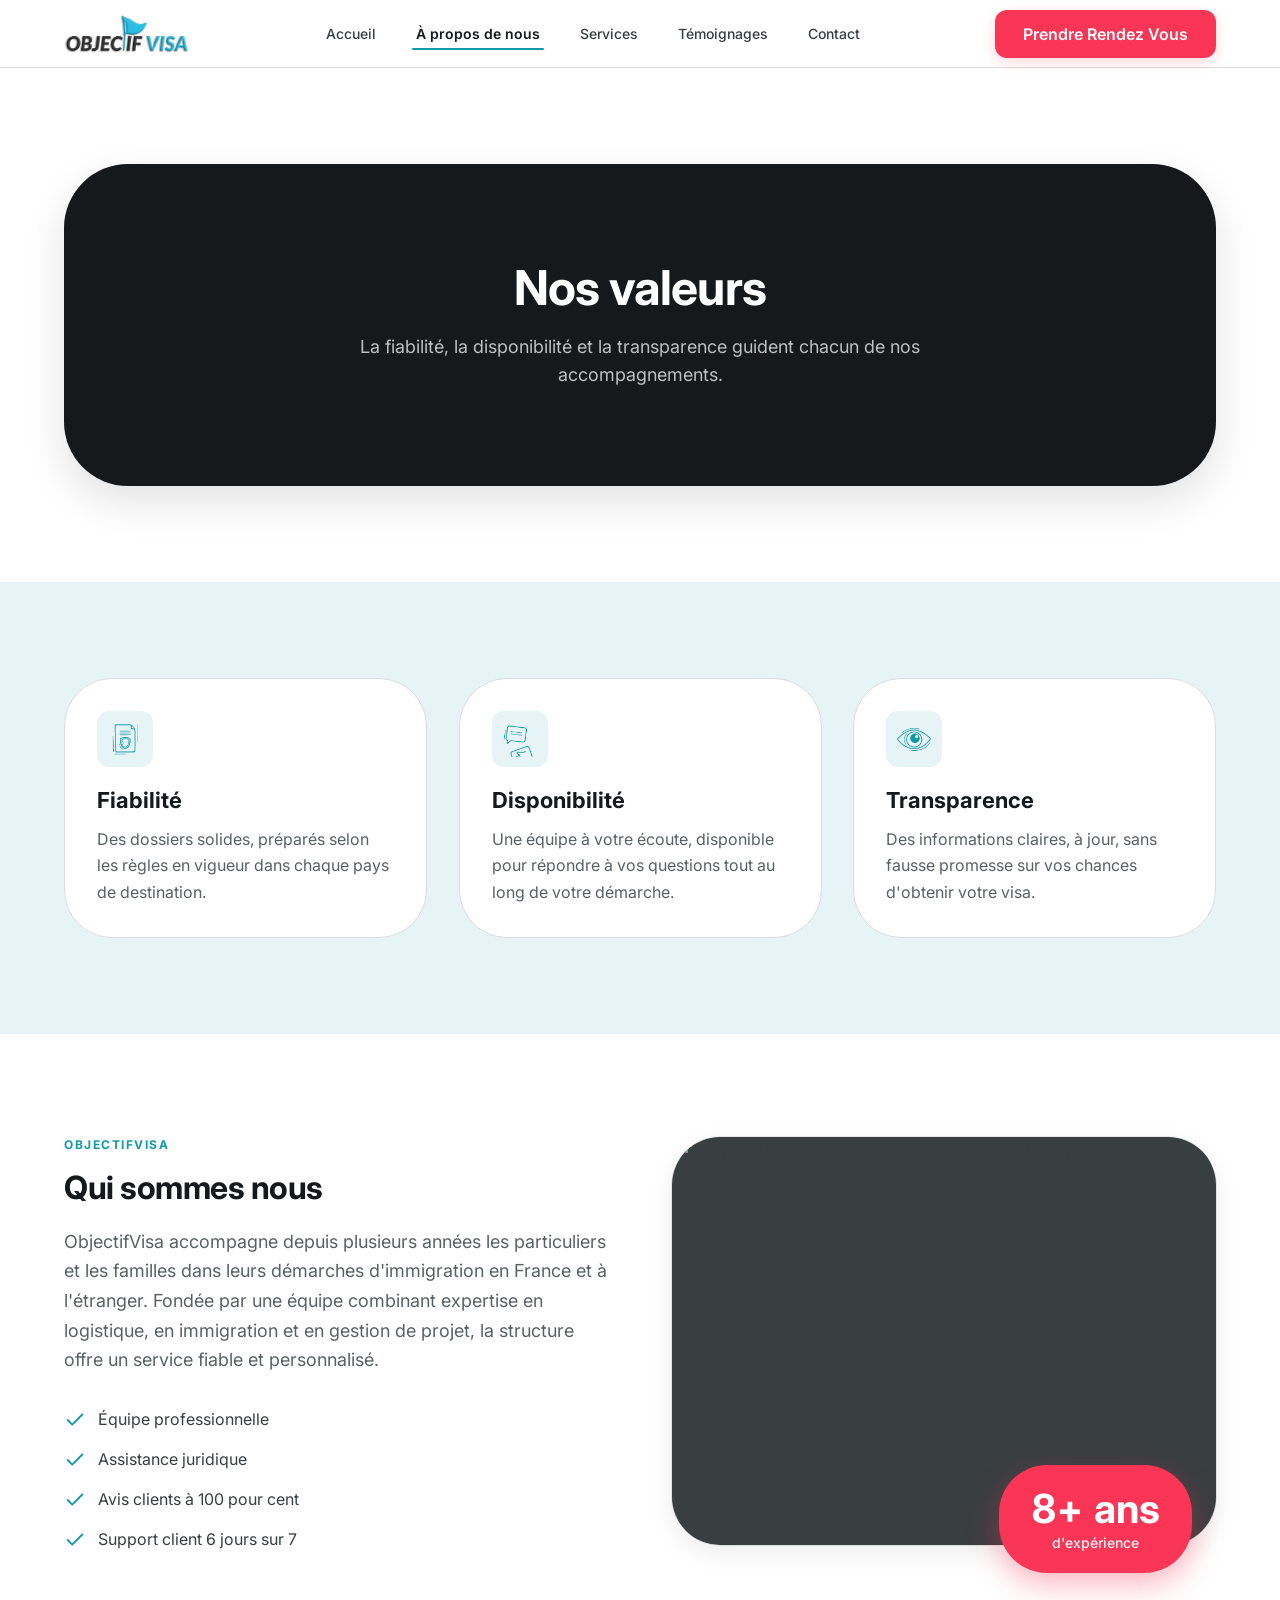
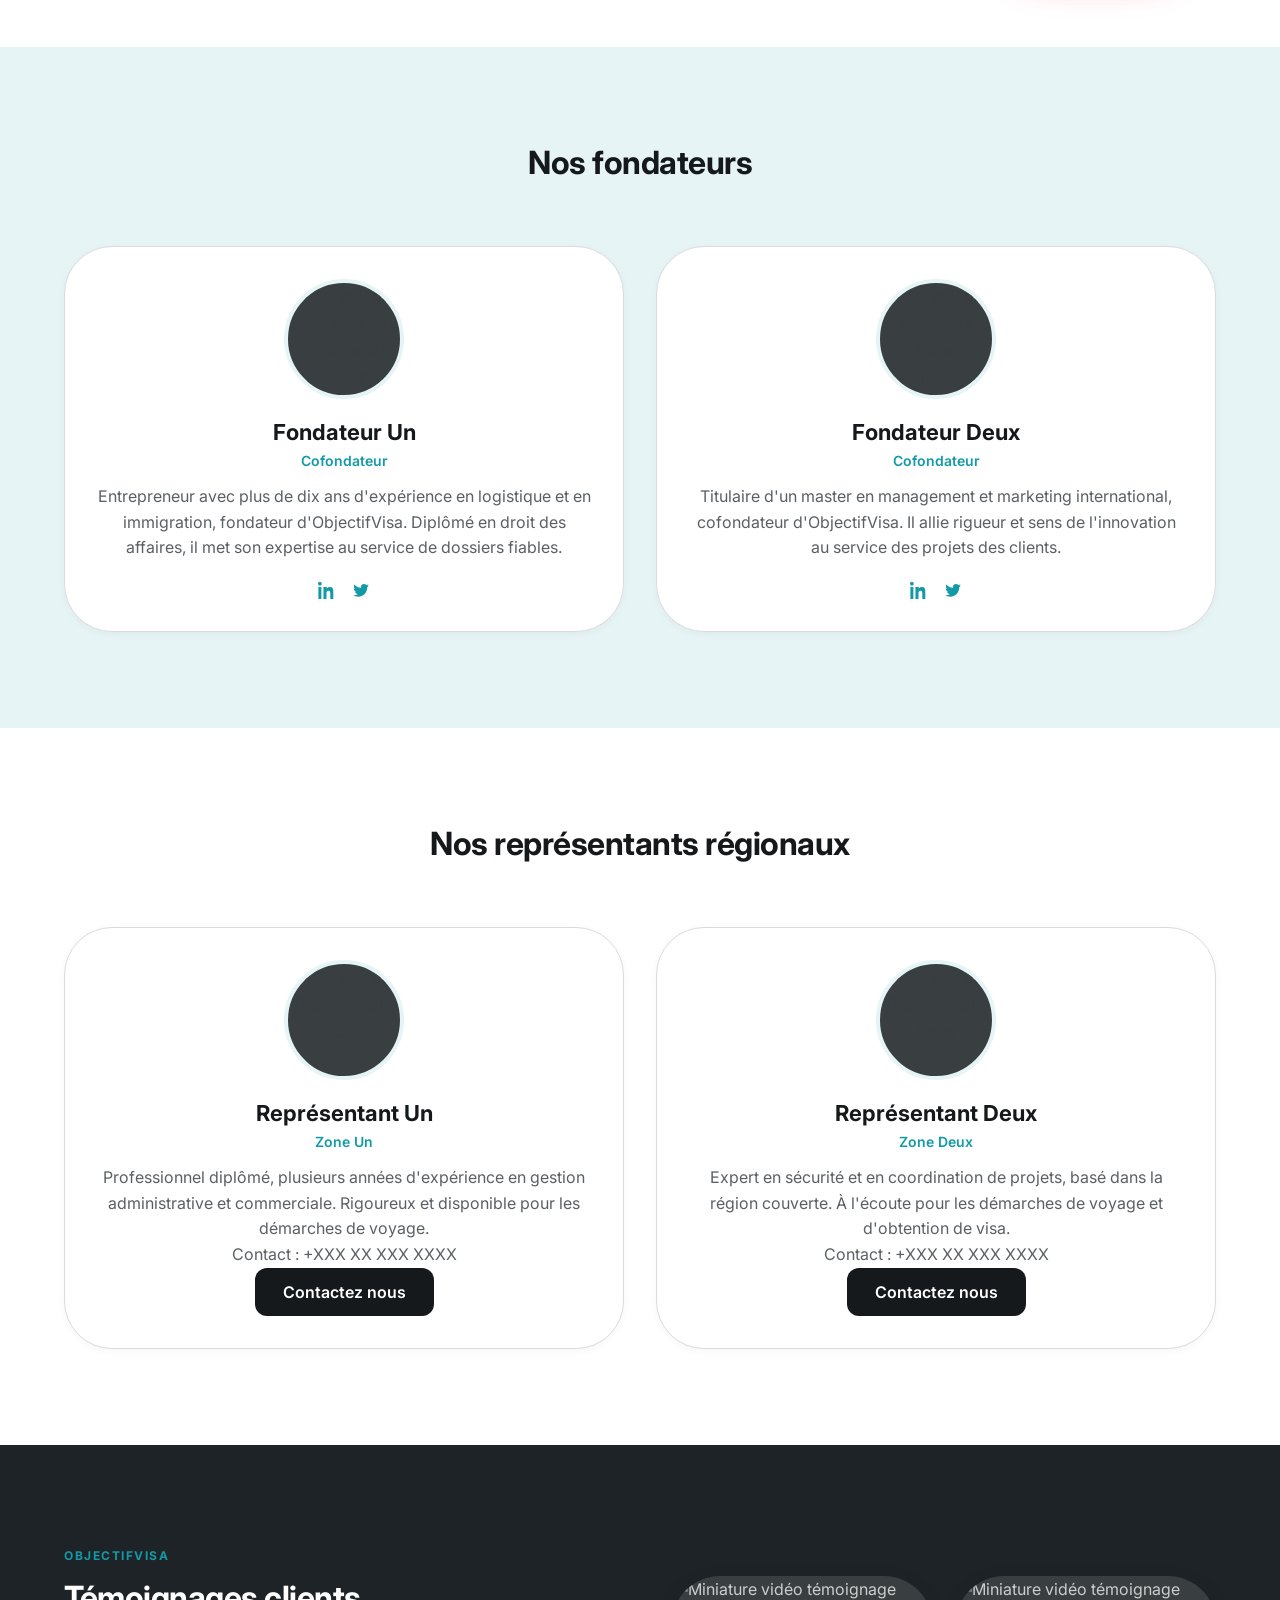
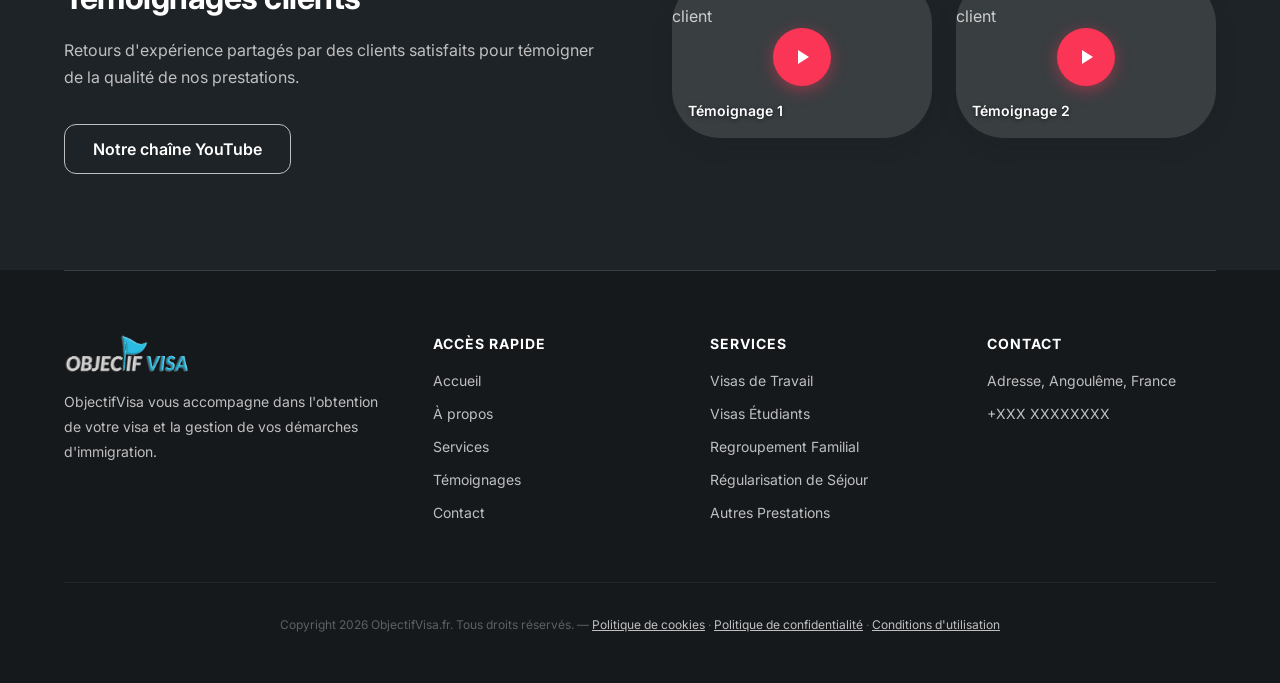
==== commit 4f66508b: "Hero plein ecran a slider + nouveau logo Objectif Visa - Nouveau slider hero (hero.js/hero.css) : 4 " ====
--- a/a-propos.html
+++ b/a-propos.html
@@ -237,7 +237,7 @@
       <footer class="footer">
         <div class="footer-grid">
           <div>
-            <a href="index.html" class="logo"><img src="images/logo.png" alt="Objectif Visa" style="height:38px;width:auto;" /></a>
+            <a href="index.html" class="logo"><img src="images/logo-white.png" alt="Objectif Visa" style="height:38px;width:auto;" /></a>
             <p>ObjectifVisa vous accompagne dans l'obtention de votre visa et la gestion de vos démarches d'immigration.</p>
           </div>
           <div>
--- a/styles.css
+++ b/styles.css
@@ -302,7 +302,7 @@
 }
 
 .btn:hover .btn-label {
-  transform: translateY(-130%);
+  transform: translateY(-200%);
 }
 
 .btn .btn-text-swap {
@@ -2554,11 +2554,21 @@
   }
 }
 
-.pillars > *,
-.services-grid > *,
-.testi-cards > *,
-.blog-grid > *,
-.bento-grid > * {
+/* JS actif uniquement : les grilles restent visibles sans JS (progressive enhancement) */
+html.js .pillars:not(.is-visible) > *,
+html.js .services-grid:not(.is-visible) > *,
+html.js .testi-cards:not(.is-visible) > *,
+html.js .blog-grid:not(.is-visible) > *,
+html.js .bento-grid:not(.is-visible) > * {
+  opacity: 0;
+}
+
+/* Reveal au scroll : le .is-visible est pose par main.js / IntersectionObserver */
+html.js .pillars.is-visible > *,
+html.js .services-grid.is-visible > *,
+html.js .testi-cards.is-visible > *,
+html.js .blog-grid.is-visible > *,
+html.js .bento-grid.is-visible > * {
   animation: card-enter 0.4s cubic-bezier(0.16, 1, 0.3, 1) both;
 }
 
@@ -2601,14 +2611,27 @@
 
 .bento-grid > *:nth-child(7) { animation-delay: 480ms; }
 
-/* Respect prefers-reduced-motion */
+/* Respect prefers-reduced-motion — couvre aussi le reveal gate (.is-visible) */
 @media (prefers-reduced-motion: reduce) {
   .pillars > *,
   .services-grid > *,
   .testi-cards > *,
   .blog-grid > *,
-  .bento-grid > * {
-    animation: none;
+  .bento-grid > *,
+  html.js .pillars.is-visible > *,
+  html.js .services-grid.is-visible > *,
+  html.js .testi-cards.is-visible > *,
+  html.js .blog-grid.is-visible > *,
+  html.js .bento-grid.is-visible > * {
+    animation: none !important;
+  }
+  /* Jamais de contenu invisible : gate opacity retiree en mode reduit */
+  html.js .pillars:not(.is-visible) > *,
+  html.js .services-grid:not(.is-visible) > *,
+  html.js .testi-cards:not(.is-visible) > *,
+  html.js .blog-grid:not(.is-visible) > *,
+  html.js .bento-grid:not(.is-visible) > * {
+    opacity: 1;
   }
 }
 
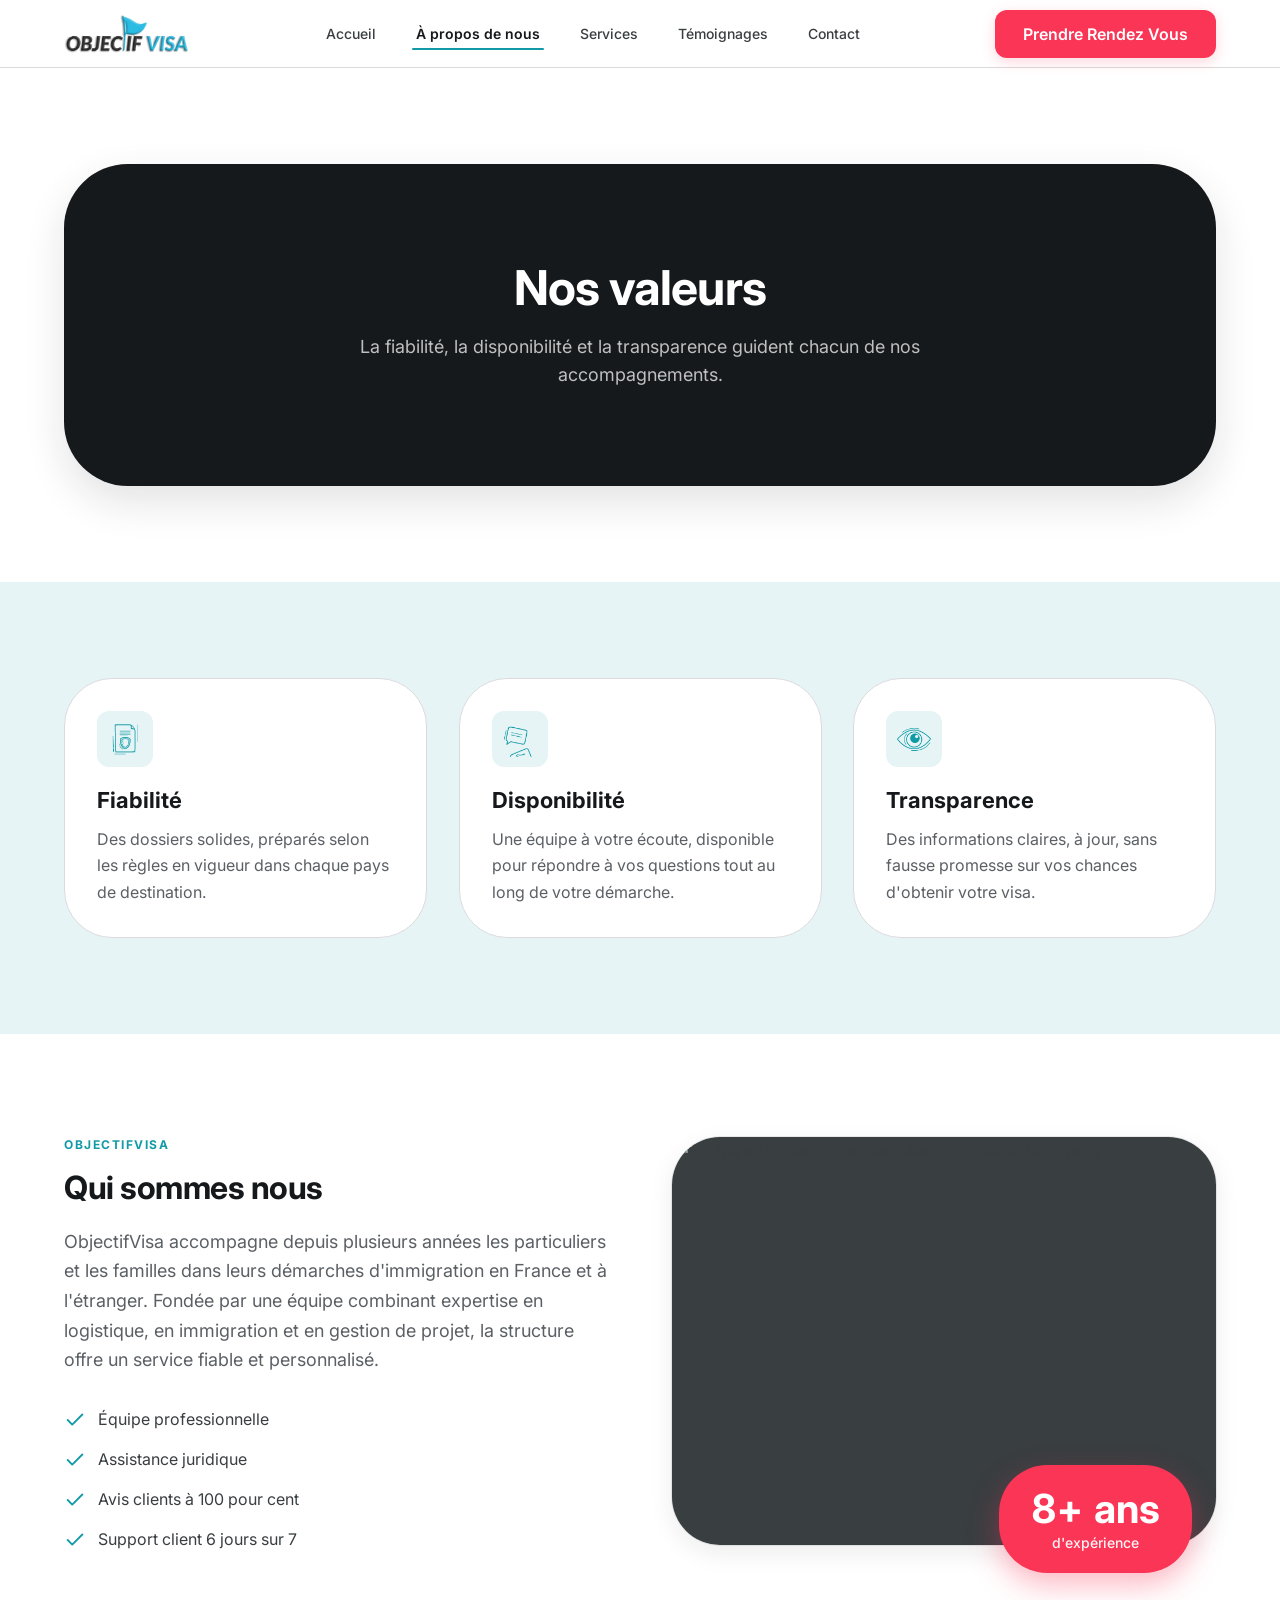
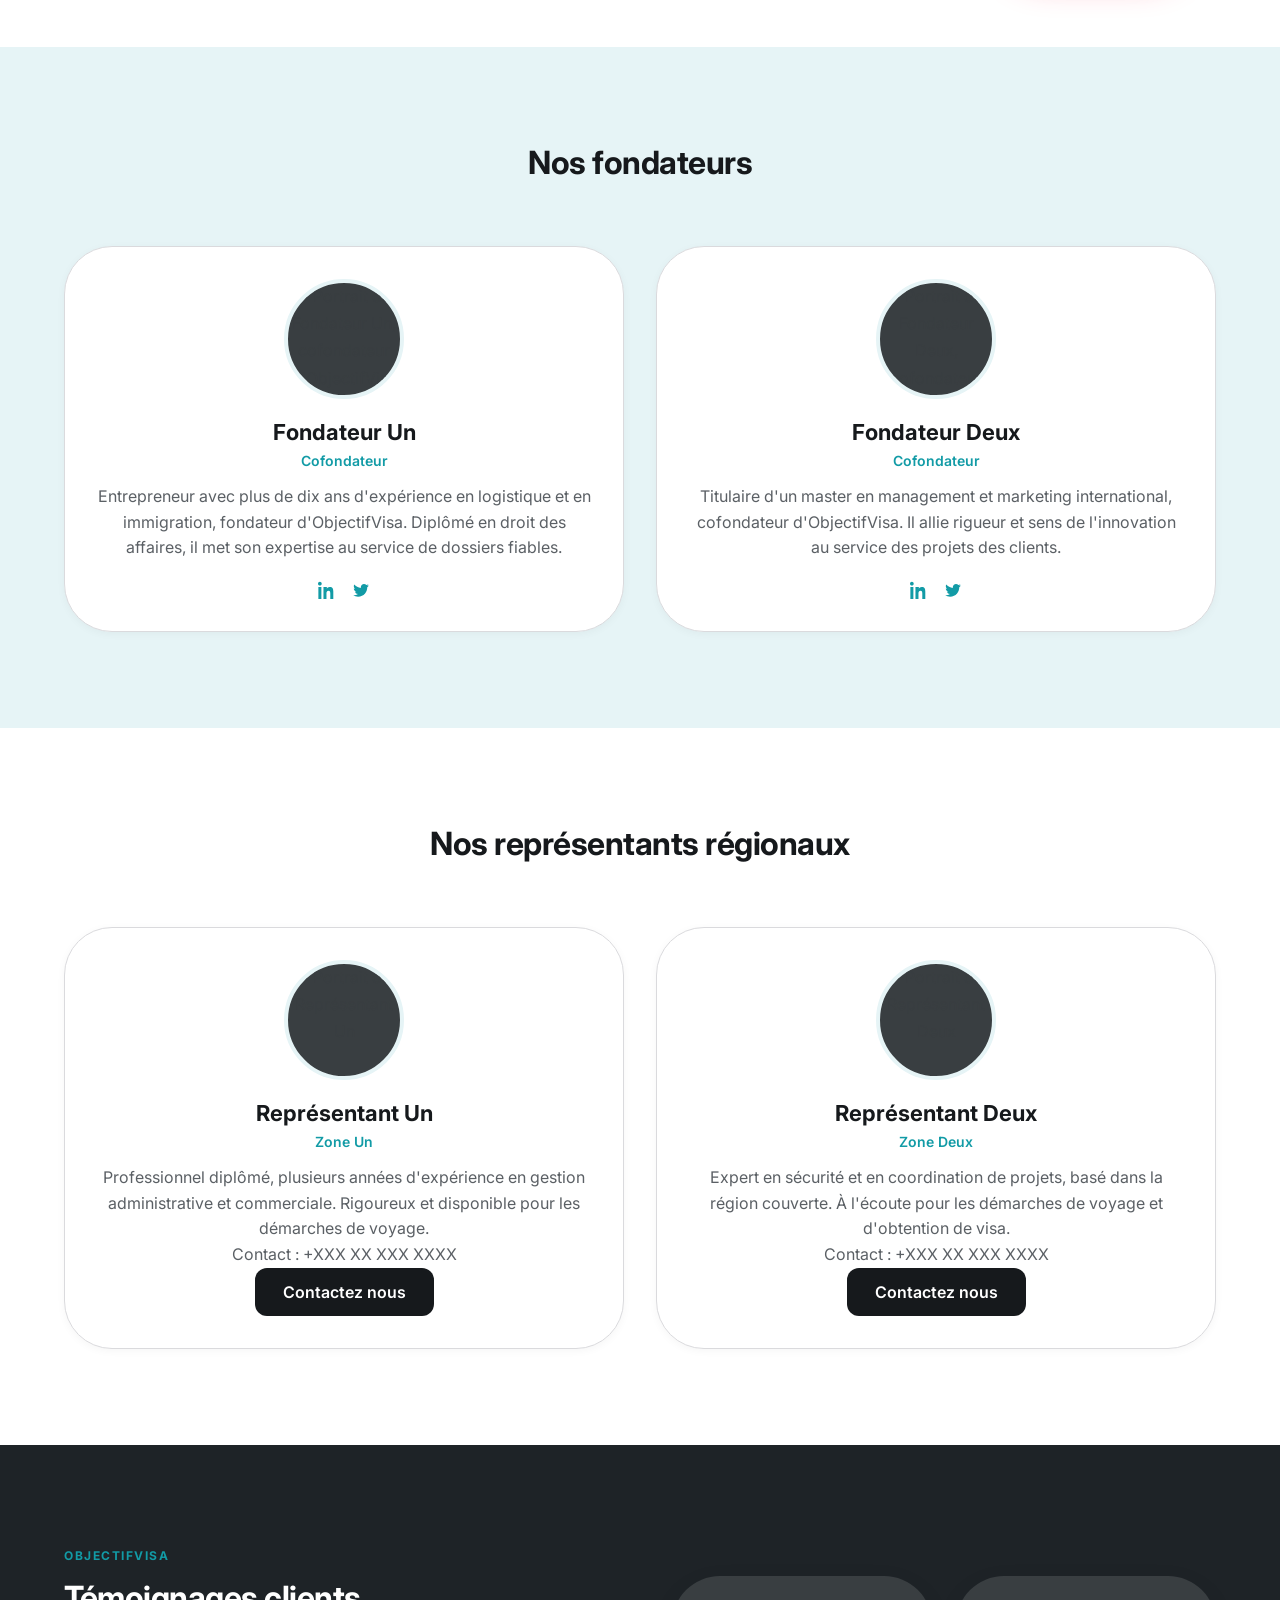
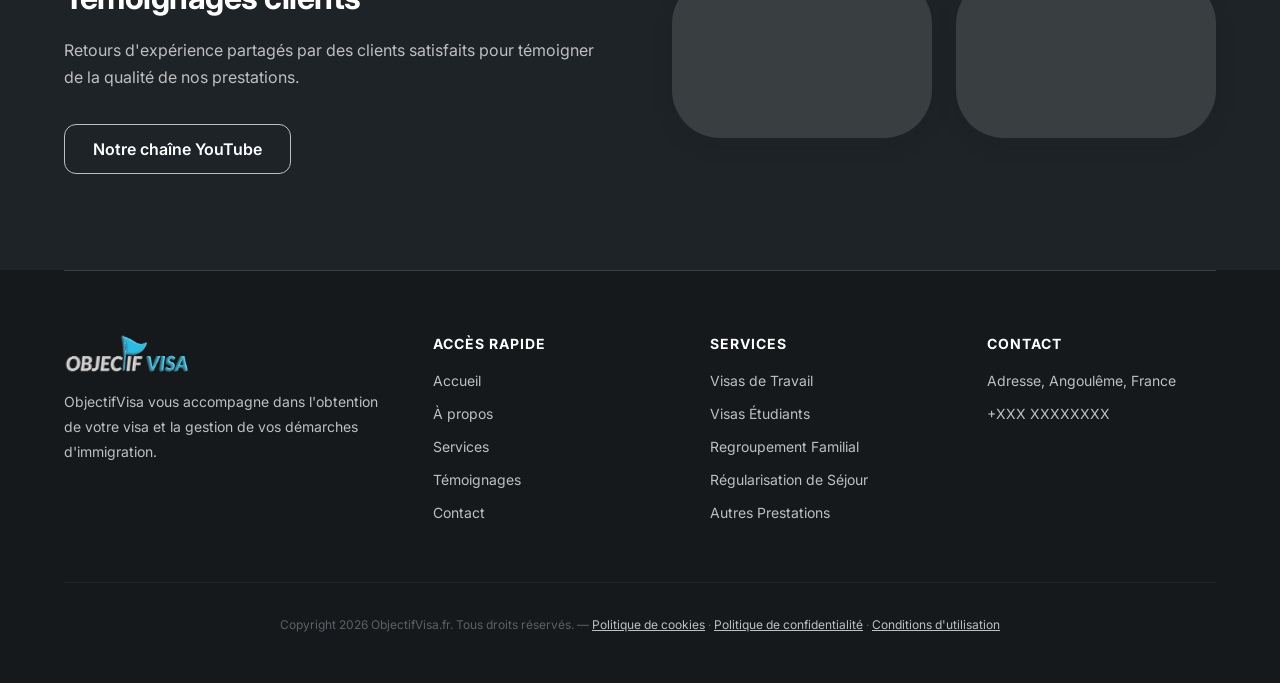
==== commit 7e0c7cb8: "Remplace les fausses miniatures temoignages par 2 vraies videos YouTube" ====
--- a/a-propos.html
+++ b/a-propos.html
@@ -215,16 +215,10 @@
         </div>
         <div class="testi-videos">
           <div class="video-thumb">
-            <!-- TODO: remplacer par miniature vidéo réelle, visages floutés si nécessaire -->
-            <img src="https://images.unsplash.com/photo-1573497019940-1c28c88b4f3e?auto=format&fit=crop&w=500&q=80" alt="Miniature vidéo témoignage client" loading="lazy" />
-            <span class="play-btn"><svg width="24" height="24" viewBox="0 0 24 24" fill="#fff"><path d="M8 5v14l11-7z"/></svg></span>
-            <span class="thumb-title">Témoignage 1</span>
+            <iframe src="https://www.youtube-nocookie.com/embed/0FdJrdfBO5M" title="Témoignage client Objectif Visa — vidéo 1" loading="lazy" allow="accelerometer; autoplay; clipboard-write; encrypted-media; gyroscope; picture-in-picture; web-share" allowfullscreen></iframe>
           </div>
           <div class="video-thumb">
-            <!-- TODO: remplacer par miniature vidéo réelle, visages floutés si nécessaire -->
-            <img src="https://images.unsplash.com/photo-1560250097-0b93528c311a?auto=format&fit=crop&w=500&q=80" alt="Miniature vidéo témoignage client" loading="lazy" />
-            <span class="play-btn"><svg width="24" height="24" viewBox="0 0 24 24" fill="#fff"><path d="M8 5v14l11-7z"/></svg></span>
-            <span class="thumb-title">Témoignage 2</span>
+            <iframe src="https://www.youtube-nocookie.com/embed/r5HtpXRxuLE" title="Témoignage client Objectif Visa — vidéo 2" loading="lazy" allow="accelerometer; autoplay; clipboard-write; encrypted-media; gyroscope; picture-in-picture; web-share" allowfullscreen></iframe>
           </div>
         </div>
       </div>
--- a/styles.css
+++ b/styles.css
@@ -1560,6 +1560,13 @@
   box-shadow: var(--shadow-md);
 }
 
+.video-thumb iframe {
+  width: 100%;
+  height: 100%;
+  border: 0;
+  display: block;
+}
+
 .video-thumb img {
   width: 100%;
   height: 100%;
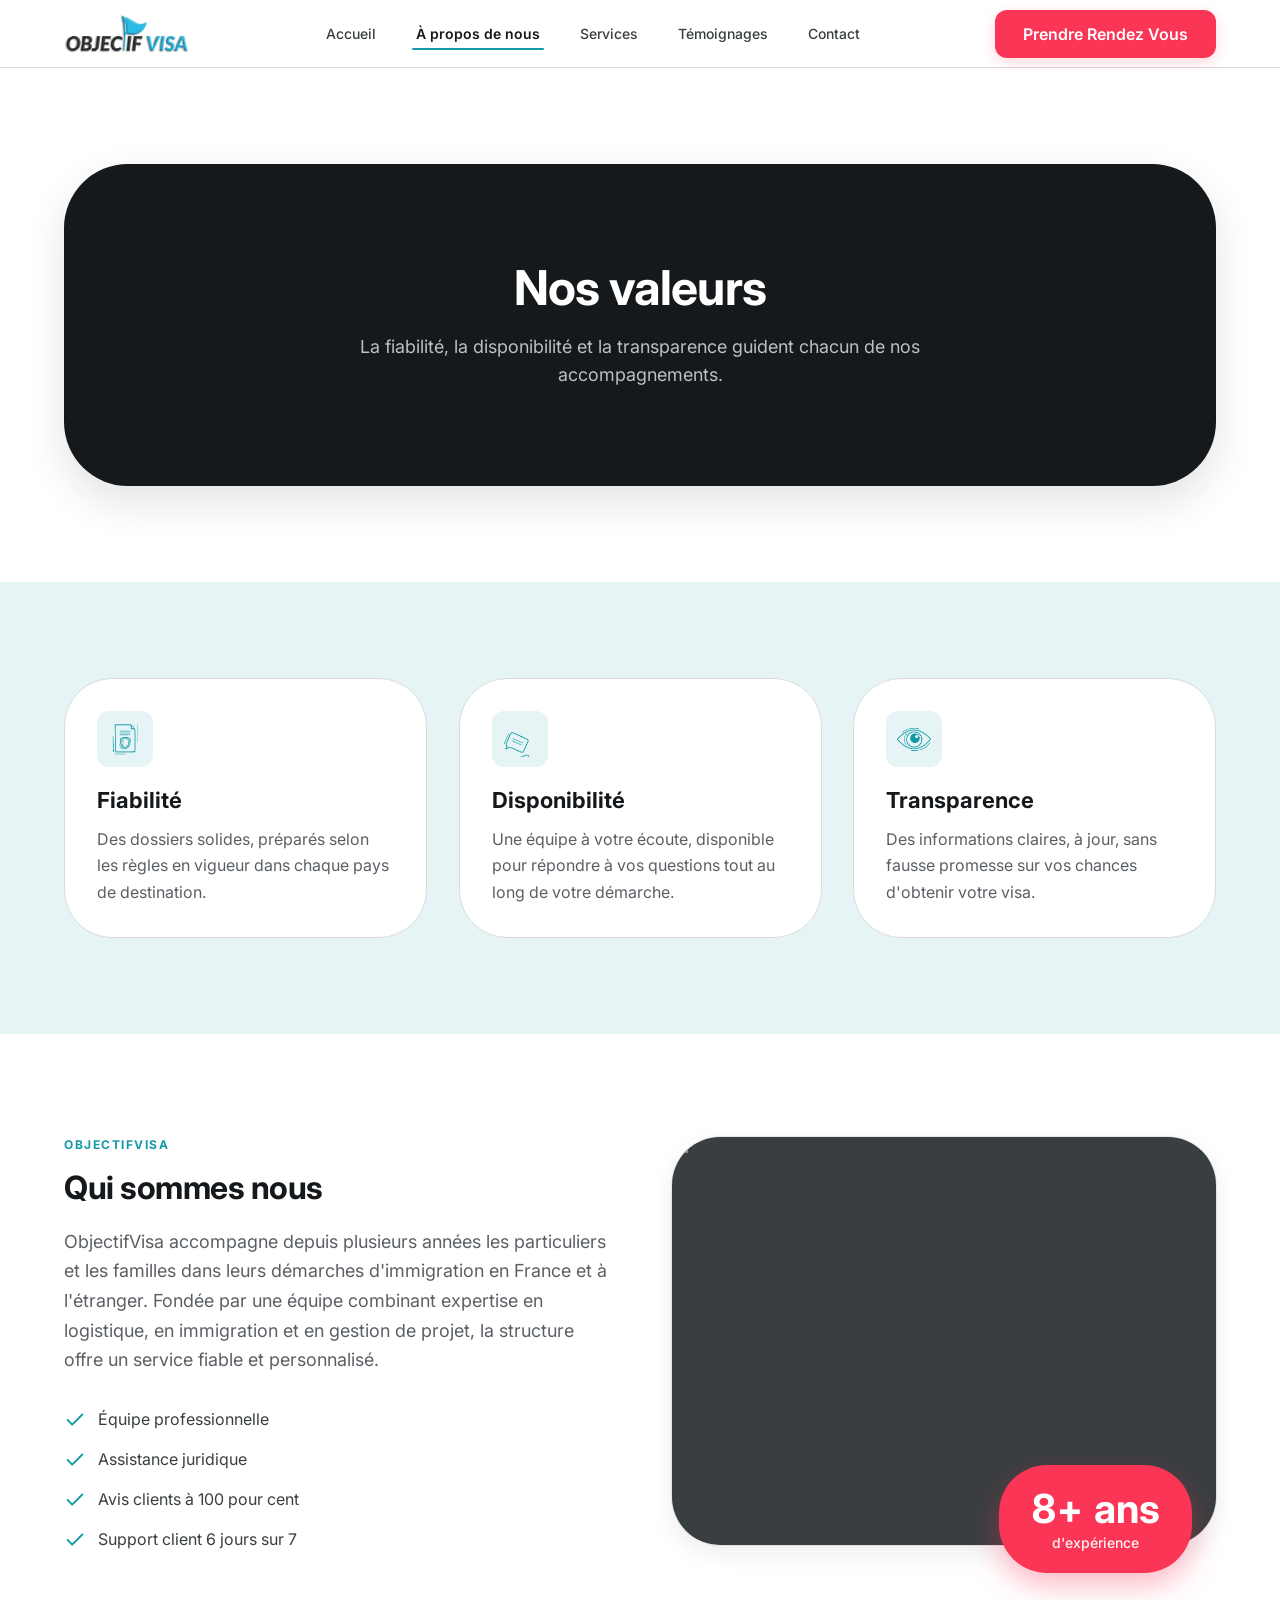
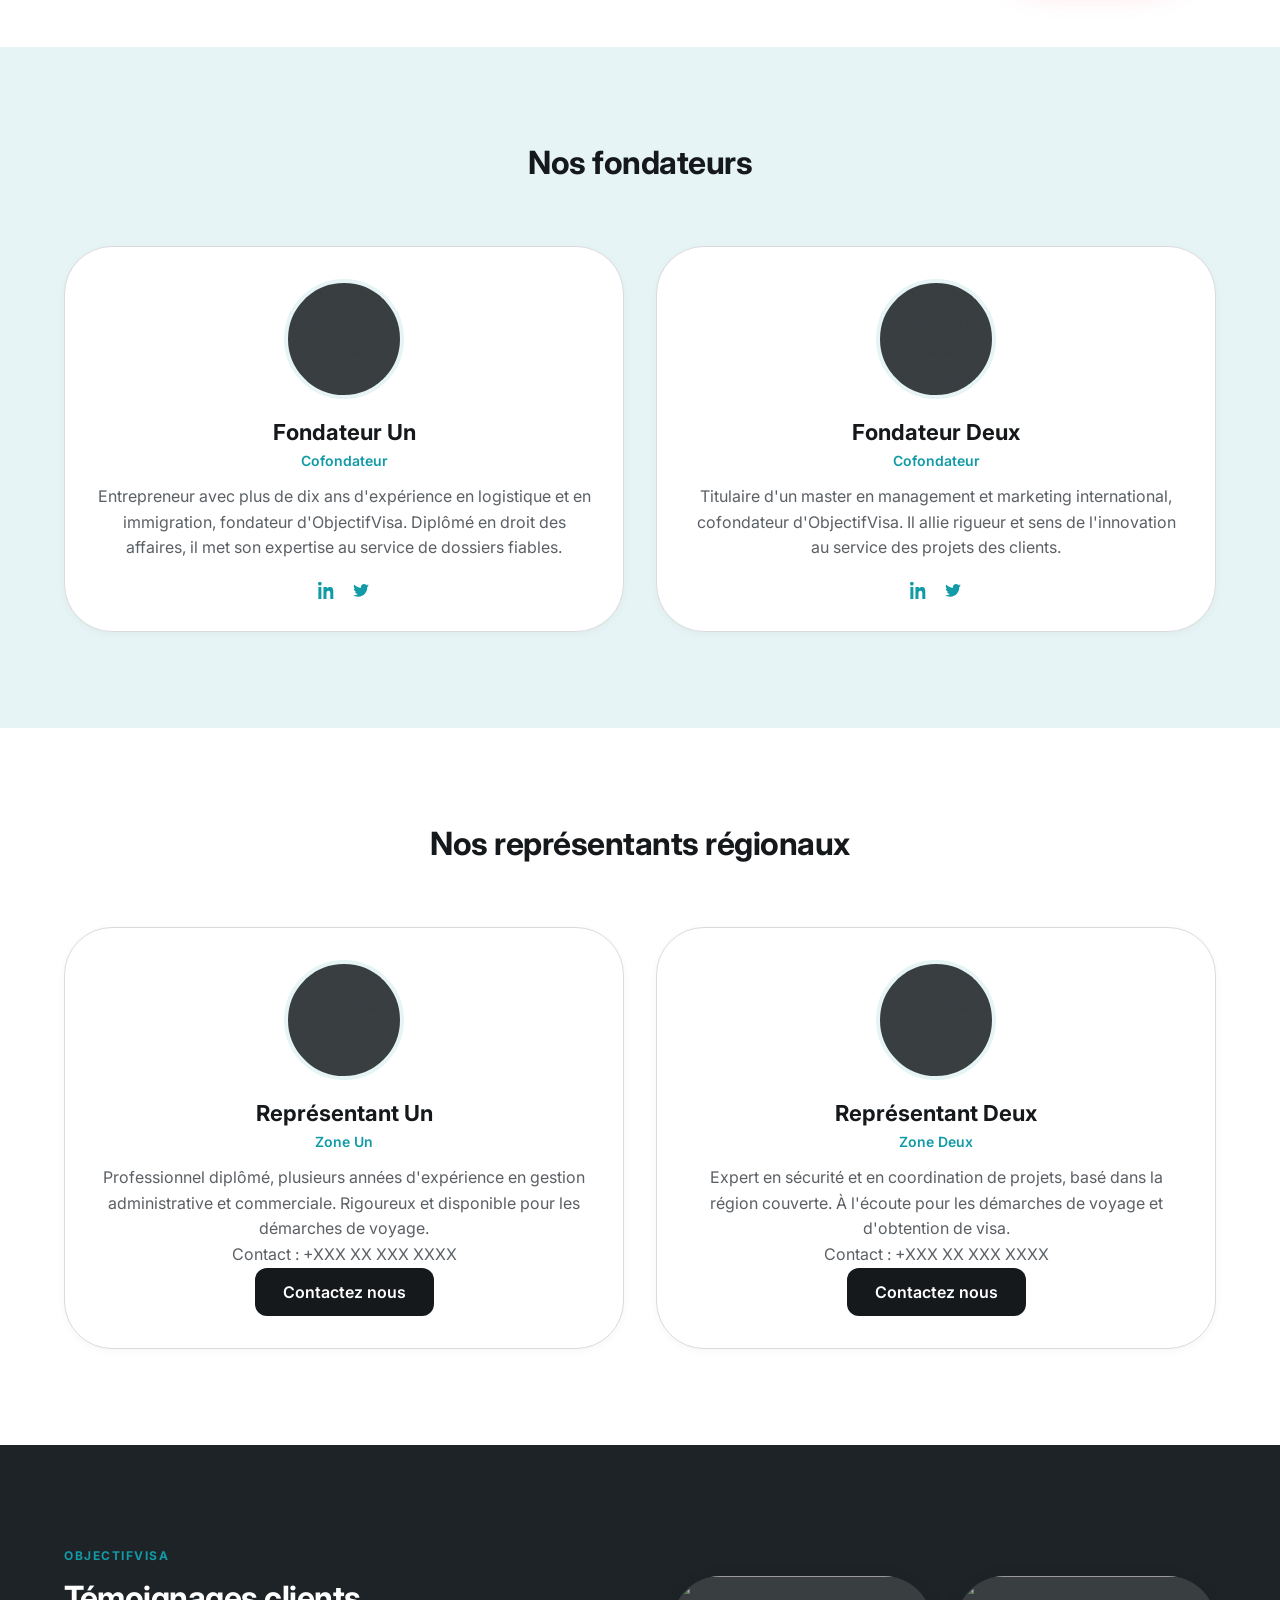
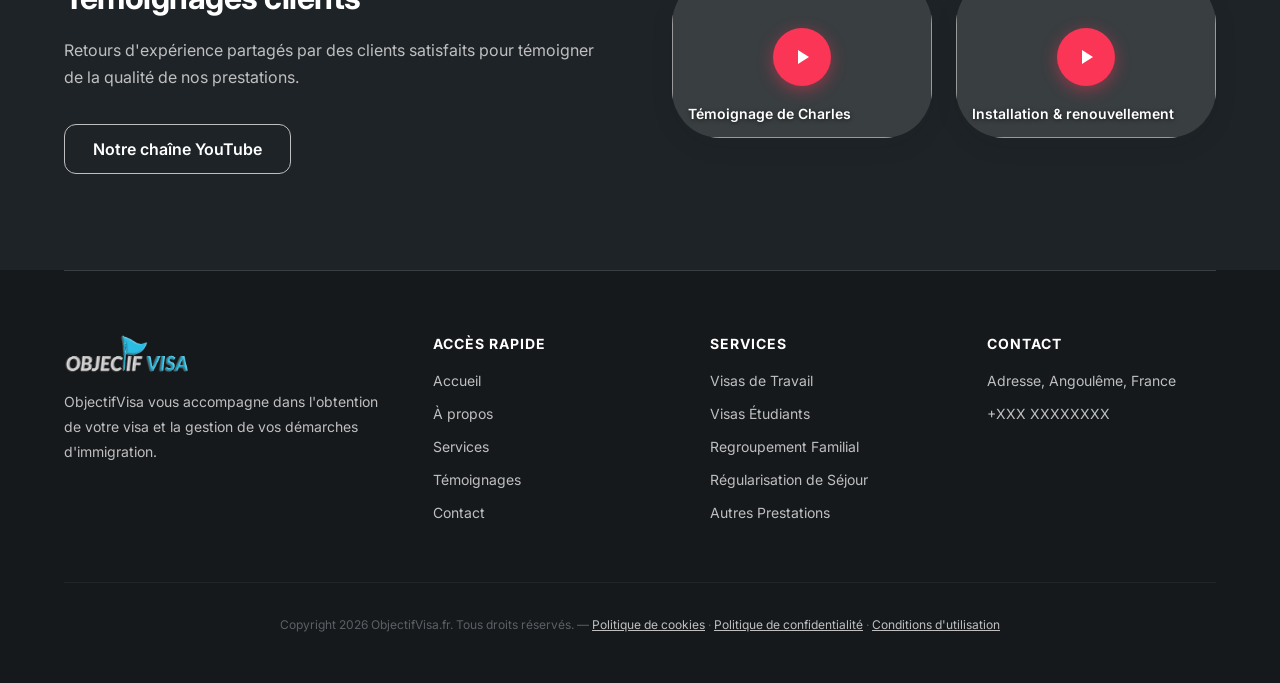
==== commit 1dd7b6b2: "Temoignages : apercu cliquable des videos YouTube (corrige l'erreur 153 en local) - Miniature reelle" ====
--- a/a-propos.html
+++ b/a-propos.html
@@ -215,10 +215,18 @@
         </div>
         <div class="testi-videos">
           <div class="video-thumb">
-            <iframe src="https://www.youtube-nocookie.com/embed/0FdJrdfBO5M" title="Témoignage client Objectif Visa — vidéo 1" loading="lazy" allow="accelerometer; autoplay; clipboard-write; encrypted-media; gyroscope; picture-in-picture; web-share" allowfullscreen></iframe>
+            <button type="button" class="video-facade" data-youtube-id="0FdJrdfBO5M" aria-label="Lire la vidéo : Témoignage de Charles, obtention de visa">
+              <img src="https://i.ytimg.com/vi/0FdJrdfBO5M/hqdefault.jpg" alt="" width="480" height="360" loading="lazy" />
+              <span class="play-btn" aria-hidden="true"><svg width="24" height="24" viewBox="0 0 24 24" fill="#fff"><path d="M8 5v14l11-7z"/></svg></span>
+              <span class="thumb-title">Témoignage de Charles</span>
+            </button>
           </div>
           <div class="video-thumb">
-            <iframe src="https://www.youtube-nocookie.com/embed/r5HtpXRxuLE" title="Témoignage client Objectif Visa — vidéo 2" loading="lazy" allow="accelerometer; autoplay; clipboard-write; encrypted-media; gyroscope; picture-in-picture; web-share" allowfullscreen></iframe>
+            <button type="button" class="video-facade" data-youtube-id="r5HtpXRxuLE" aria-label="Lire la vidéo : Démarches d'installation en France et renouvellement du visa">
+              <img src="https://i.ytimg.com/vi/r5HtpXRxuLE/hqdefault.jpg" alt="" width="480" height="360" loading="lazy" />
+              <span class="play-btn" aria-hidden="true"><svg width="24" height="24" viewBox="0 0 24 24" fill="#fff"><path d="M8 5v14l11-7z"/></svg></span>
+              <span class="thumb-title">Installation &amp; renouvellement</span>
+            </button>
           </div>
         </div>
       </div>
--- a/styles.css
+++ b/styles.css
@@ -1567,6 +1567,39 @@
   display: block;
 }
 
+/* Apercu cliquable (facade) : miniature YouTube + bouton play,
+   le lecteur ne se charge qu'au clic (voir main.js). */
+.video-facade {
+  position: absolute;
+  inset: 0;
+  width: 100%;
+  height: 100%;
+  padding: 0;
+  border: 0;
+  background: none;
+  cursor: pointer;
+  display: block;
+}
+
+.video-facade img {
+  width: 100%;
+  height: 100%;
+  object-fit: cover;
+  display: block;
+  filter: brightness(0.85);
+  transition: transform 0.4s ease, filter 0.3s ease;
+}
+
+.video-facade:hover img {
+  transform: scale(1.04);
+  filter: brightness(0.95);
+}
+
+.video-facade:focus-visible {
+  outline: 2px solid var(--color-pure-white);
+  outline-offset: -4px;
+}
+
 .video-thumb img {
   width: 100%;
   height: 100%;
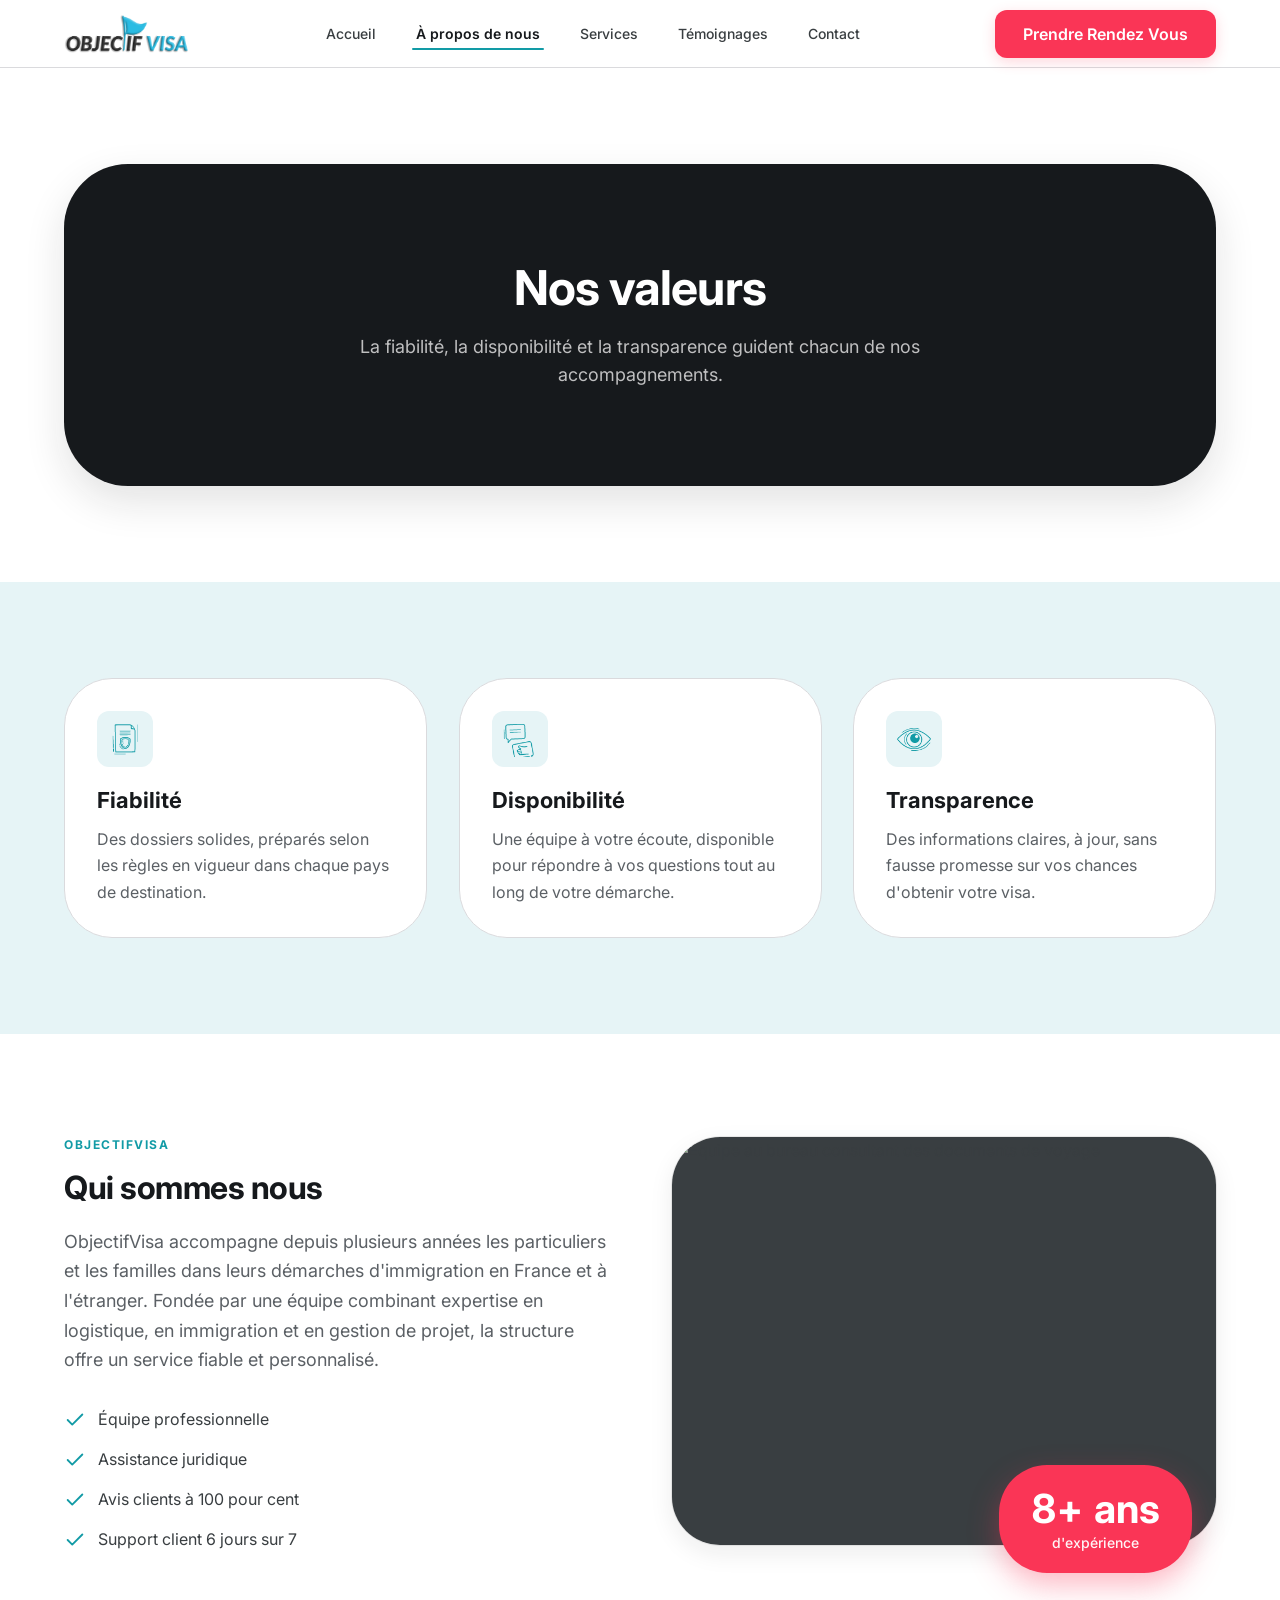
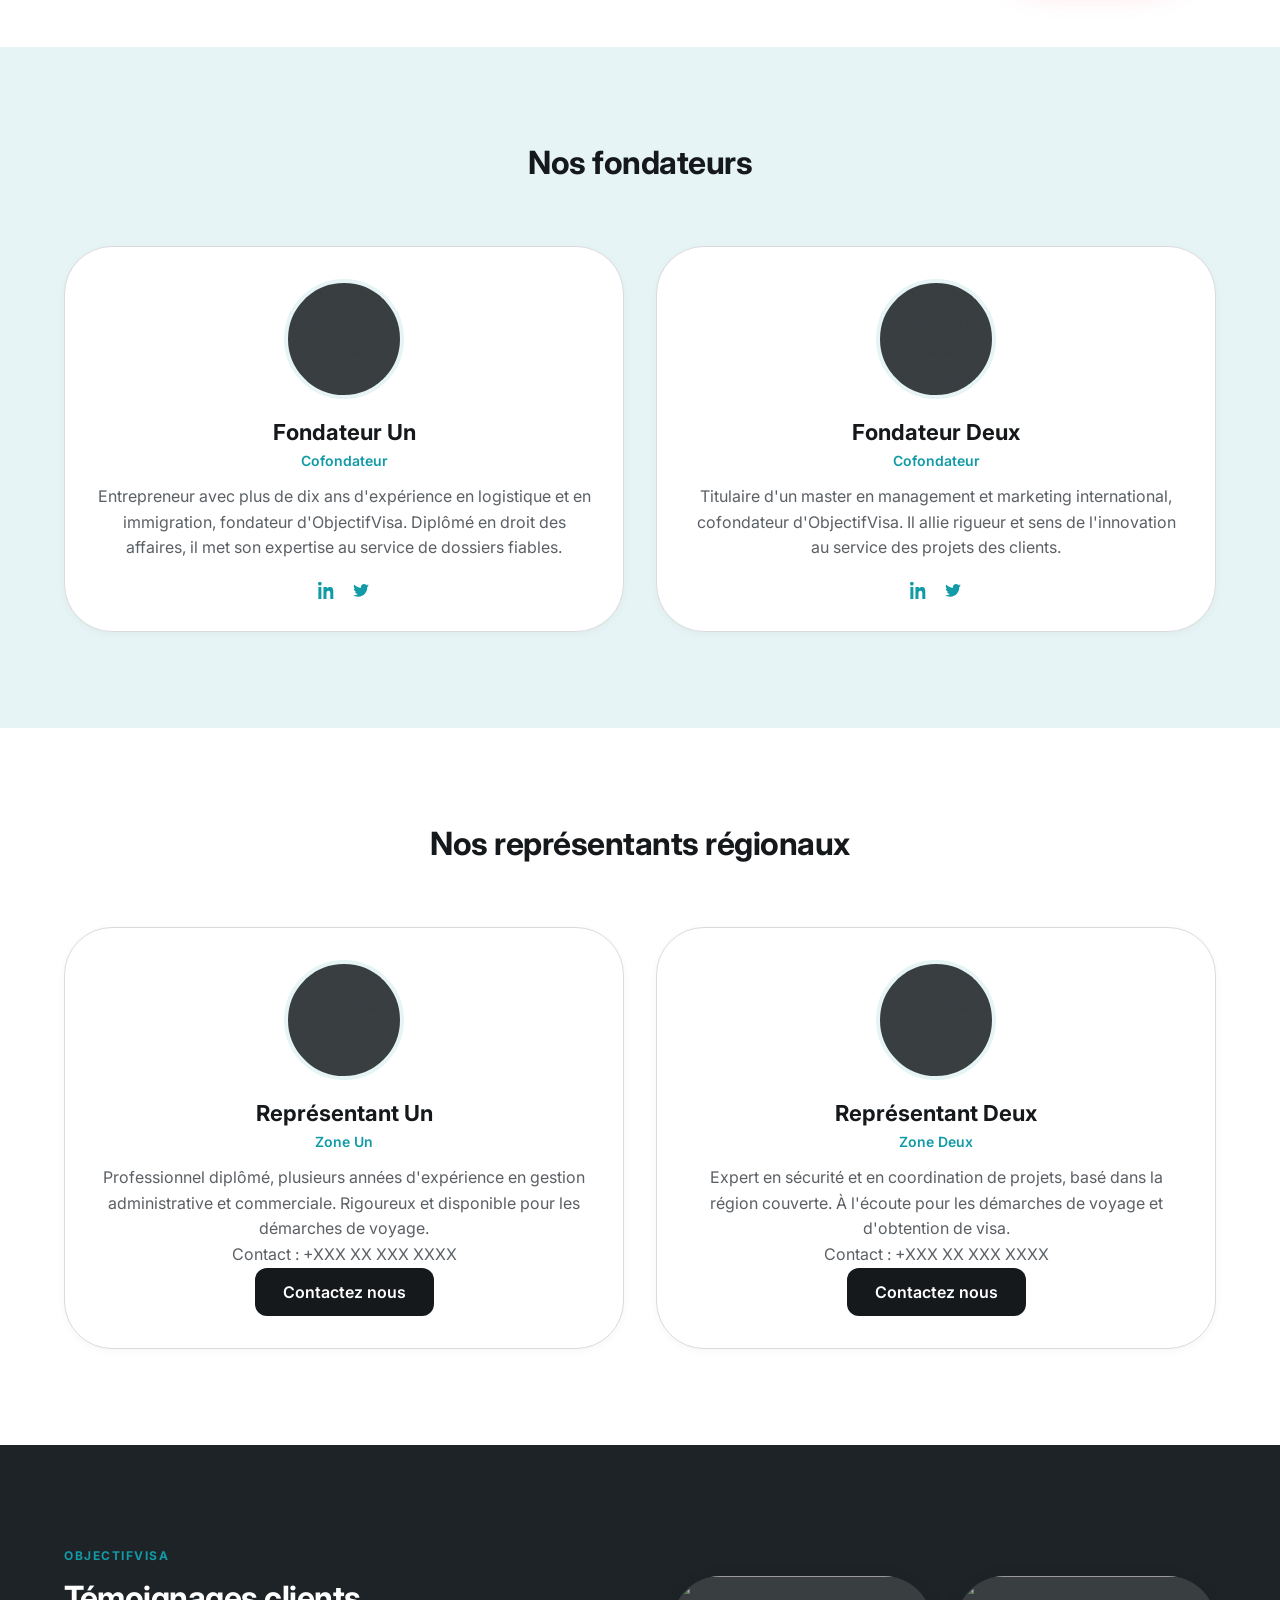
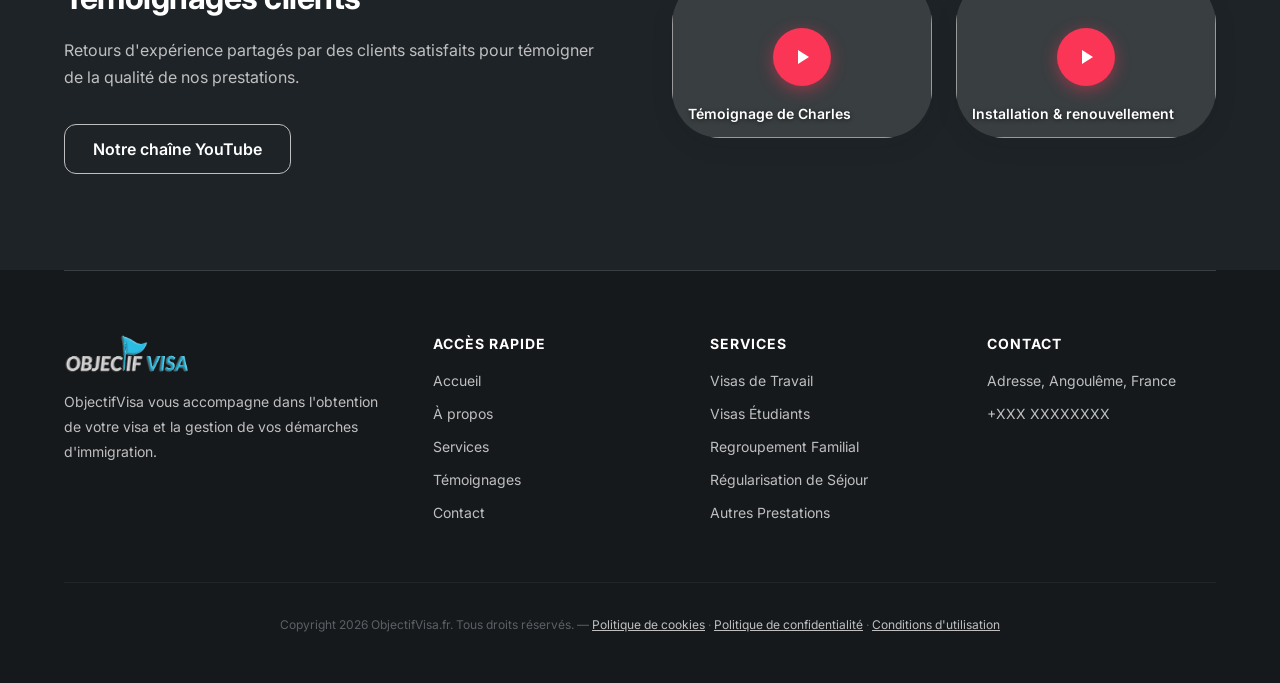
==== commit 852fe6ee: "Temoignages : 2 vraies videos YouTube sur la page temoignages + liens chaine - Page temoignages : 3 " ====
--- a/a-propos.html
+++ b/a-propos.html
@@ -211,7 +211,7 @@
           <p class="eyebrow">ObjectifVisa</p>
           <h2>Témoignages clients</h2>
           <p class="lead">Retours d'expérience partagés par des clients satisfaits pour témoigner de la qualité de nos prestations.</p>
-          <a href="contact.html" class="btn btn-dark-outline">Notre chaîne YouTube</a>
+          <a href="https://www.youtube.com/@objectifvisa-denoeletjosep7353" class="btn btn-dark-outline" target="_blank" rel="noopener noreferrer">Notre chaîne YouTube</a>
         </div>
         <div class="testi-videos">
           <div class="video-thumb">
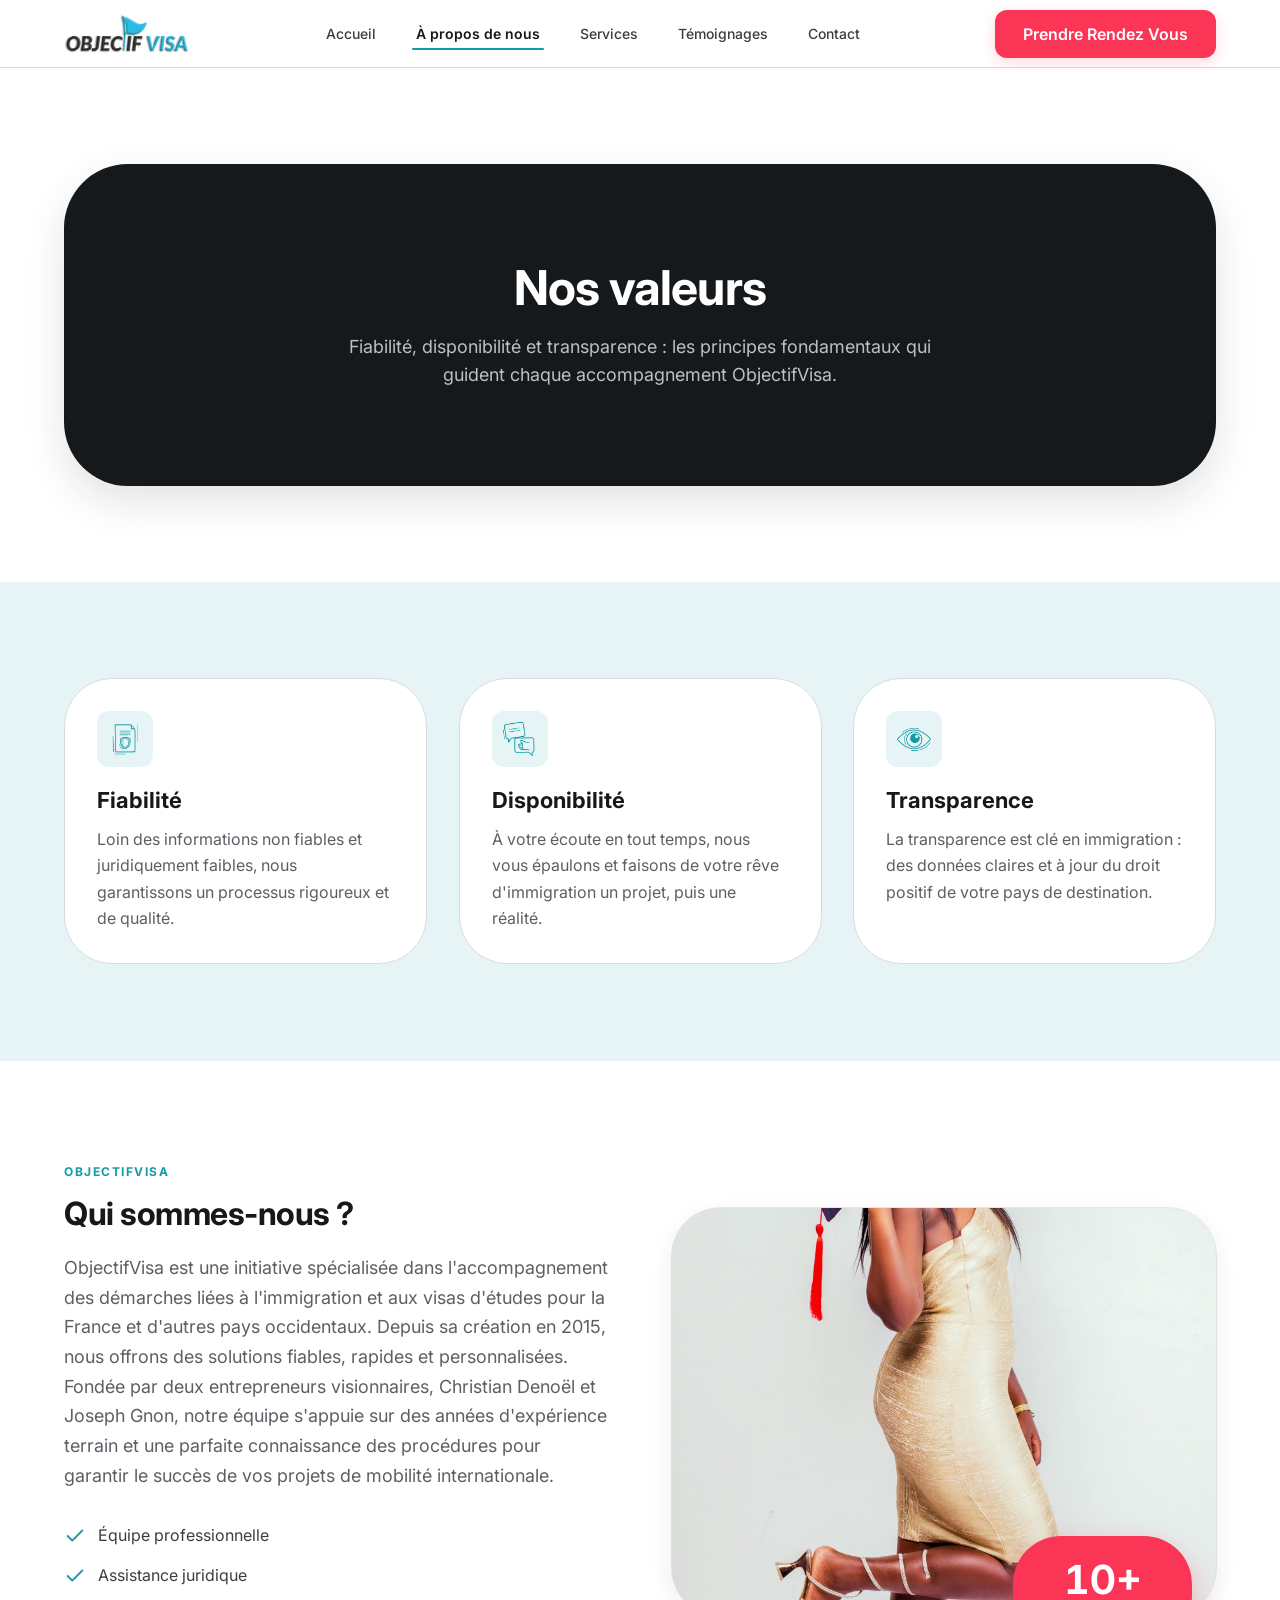
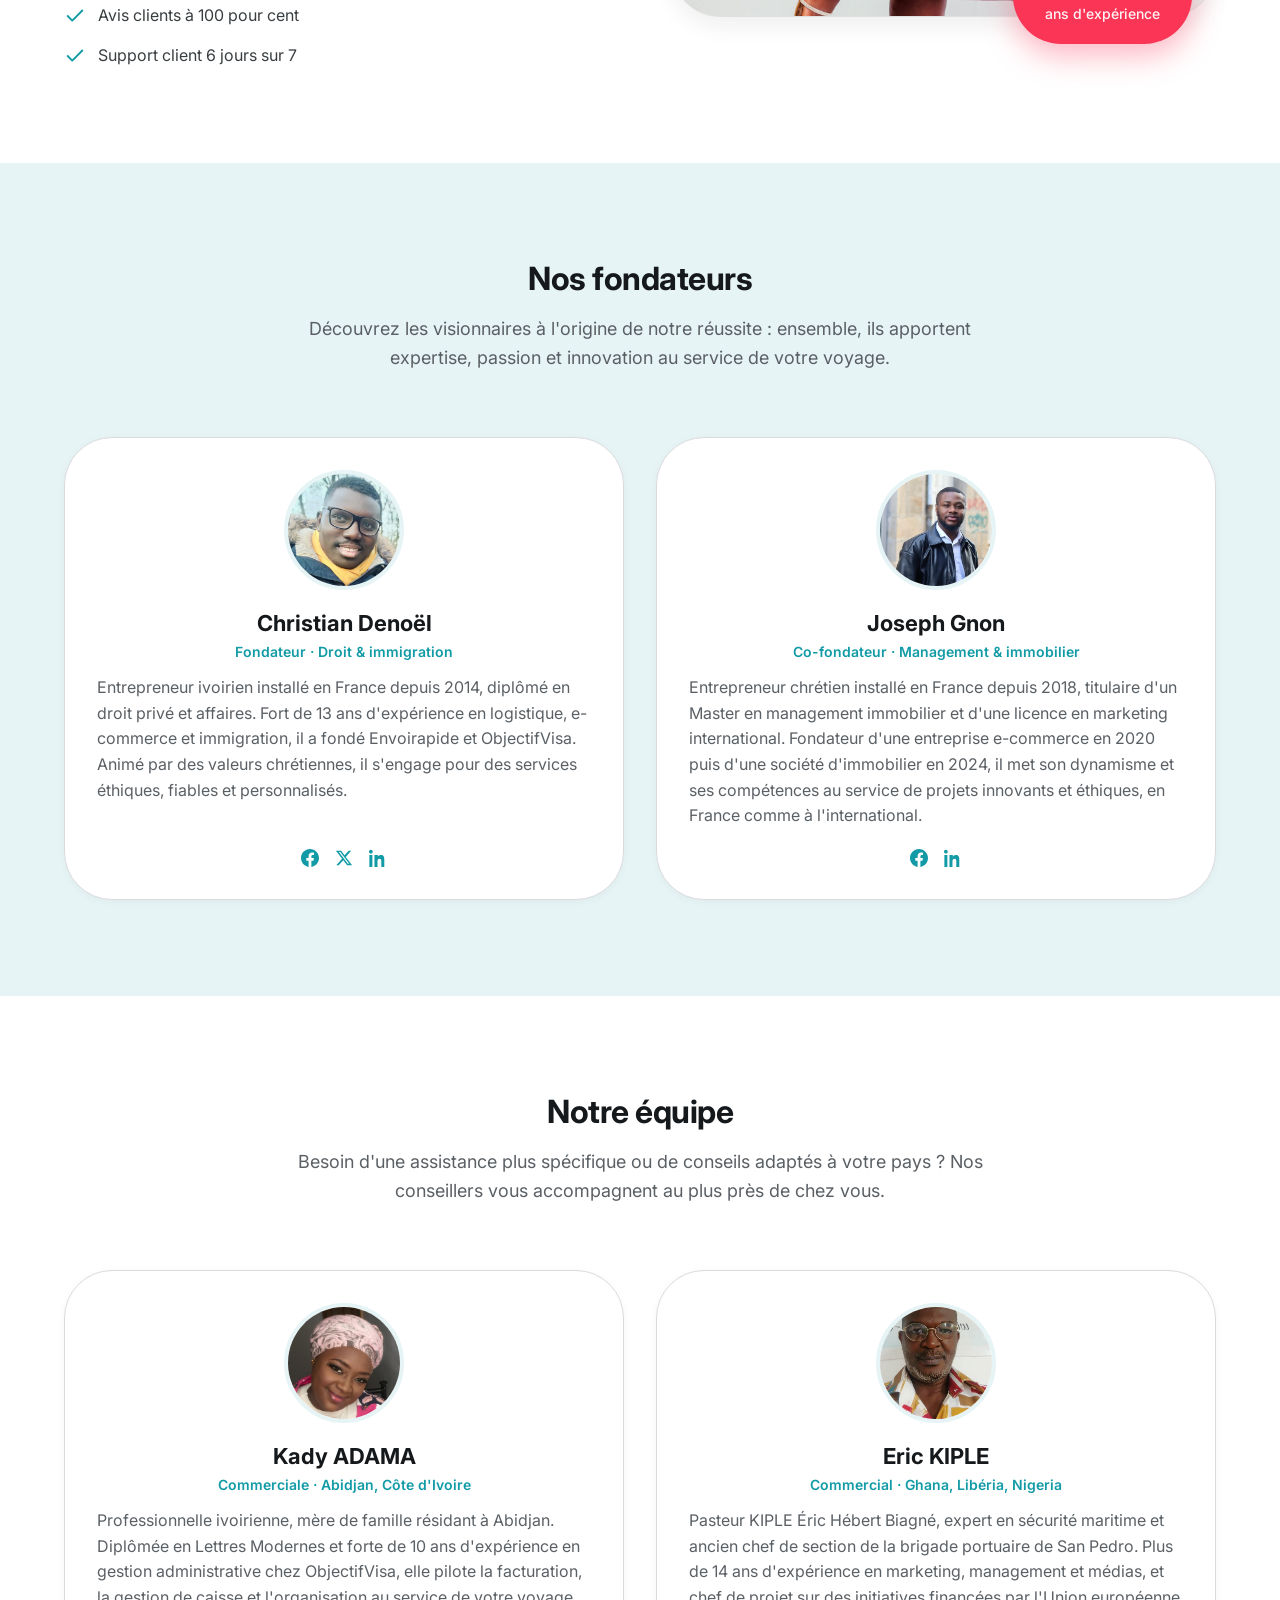
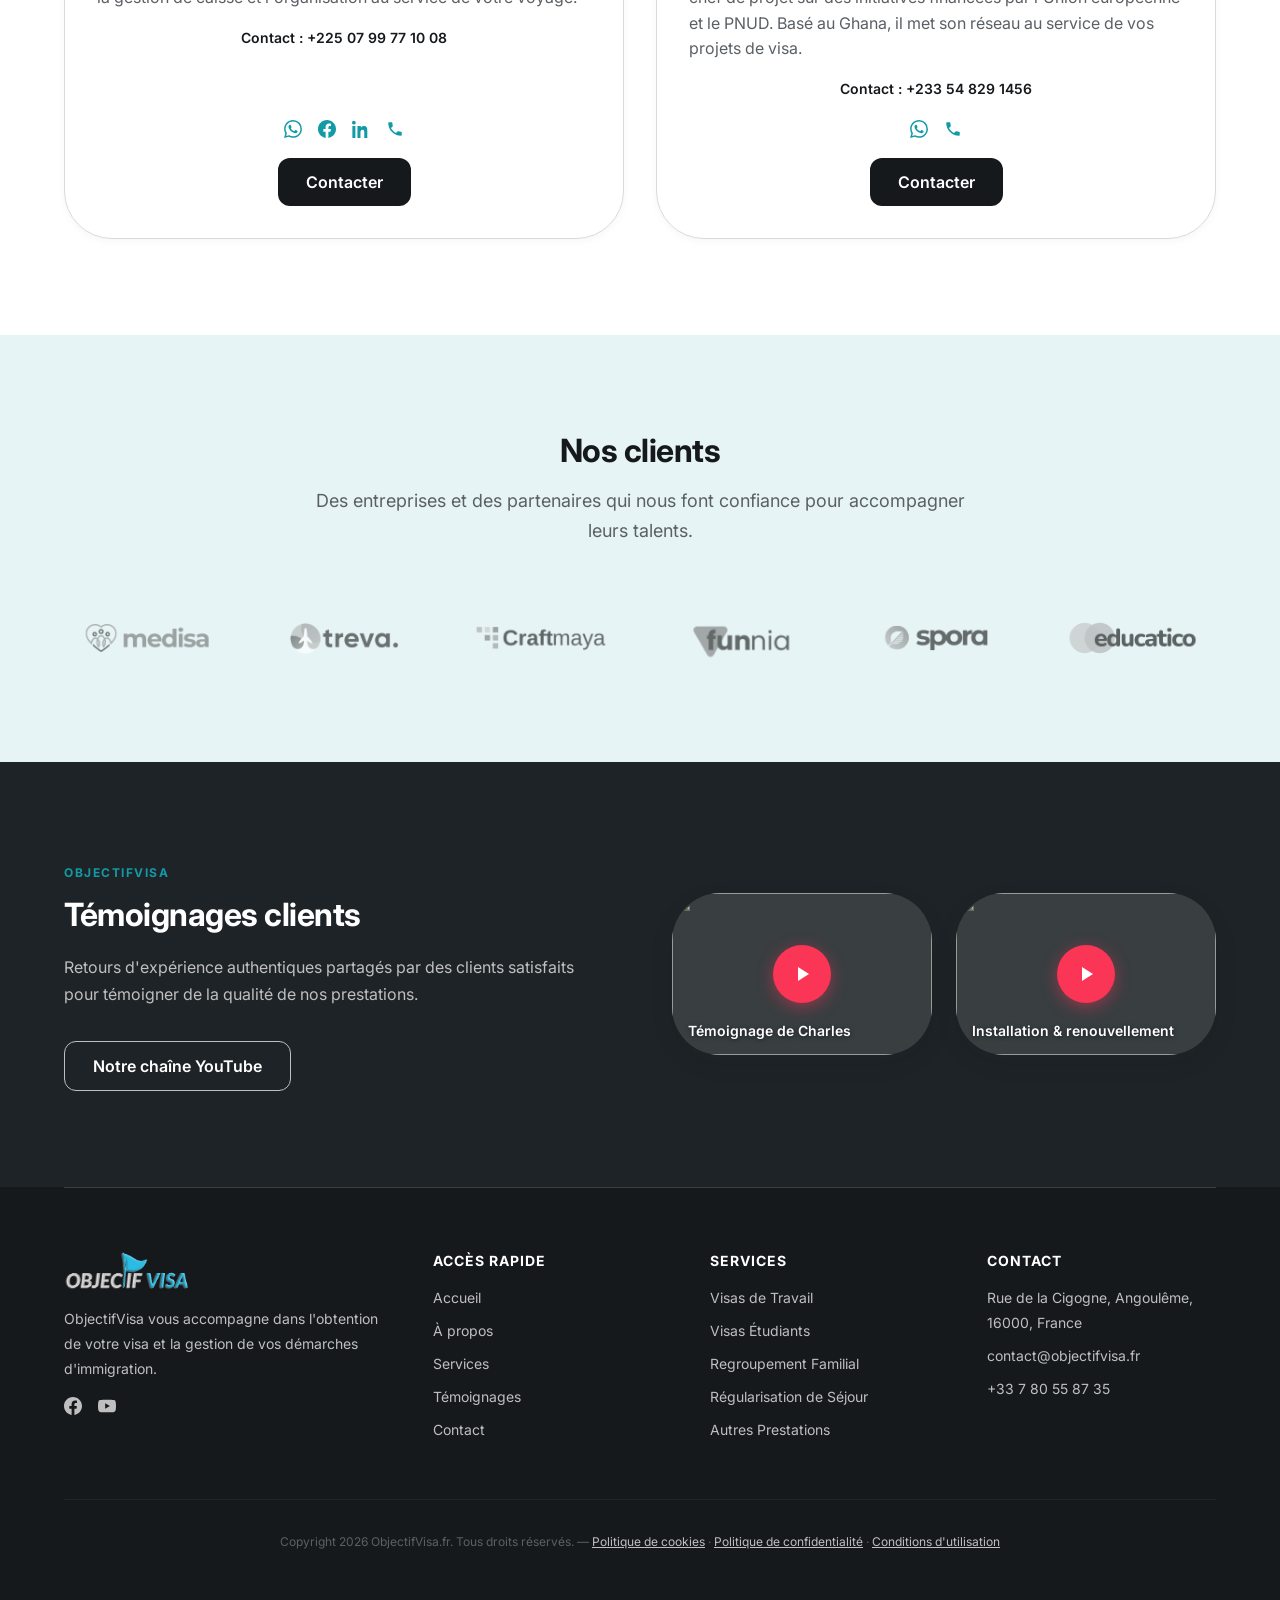
==== commit 409613d6: "A propos : vraies photos, fondateurs, equipe, clients et reseaux sociaux Integre le contenu reel de " ====
--- a/a-propos.html
+++ b/a-propos.html
@@ -59,11 +59,11 @@
         <div class="mobile-menu-info">
           <div class="mobile-info-item">
             <svg width="16" height="16" viewBox="0 0 24 24" fill="none" stroke="currentColor" stroke-width="2"><path d="M21 10c0 7-9 13-9 13s-9-6-9-13a9 9 0 0 1 18 0z"/><circle cx="12" cy="10" r="3"/></svg>
-            <span>Adresse, Angoulême, France</span>
+            <span>Rue de la Cigogne, Angoulême, France</span>
           </div>
           <div class="mobile-info-item">
             <svg width="16" height="16" viewBox="0 0 24 24" fill="none" stroke="currentColor" stroke-width="2"><path d="M22 16.92v3a2 2 0 0 1-2.18 2 19.79 19.79 0 0 1-8.63-3.07 19.5 19.5 0 0 1-6-6 19.79 19.79 0 0 1-3.07-8.67A2 2 0 0 1 4.11 2h3a2 2 0 0 1 2 1.72 12.84 12.84 0 0 0 .7 2.81 2 2 0 0 1-.45 2.11L8.09 9.91a16 16 0 0 0 6 6l1.27-1.27a2 2 0 0 1 2.11-.45 12.84 12.84 0 0 0 2.81.7A2 2 0 0 1 22 16.92z"/></svg>
-            <a href="tel:+33000000000">+XX X XX XX XX XX</a>
+            <a href="tel:+33780558735">+33 7 80 55 87 35</a>
           </div>
         </div>
       </div>
@@ -76,7 +76,7 @@
     <div class="container">
       <div class="hero-card centered">
         <h2>Nos valeurs</h2>
-        <p>La fiabilité, la disponibilité et la transparence guident chacun de nos accompagnements.</p>
+        <p>Fiabilité, disponibilité et transparence : les principes fondamentaux qui guident chaque accompagnement ObjectifVisa.</p>
       </div>
     </div>
   </section>
@@ -90,21 +90,21 @@
             <img src="images/icon-fiabilite.gif" alt="Fiabilité" width="36" height="36" style="display:block" />
           </div>
           <h3>Fiabilité</h3>
-          <p>Des dossiers solides, préparés selon les règles en vigueur dans chaque pays de destination.</p>
+          <p>Loin des informations non fiables et juridiquement faibles, nous garantissons un processus rigoureux et de qualité.</p>
         </div>
         <div class="card">
           <div class="icon">
             <img src="images/icon-disponibilite.gif" alt="Disponibilité" width="36" height="36" style="display:block" />
           </div>
           <h3>Disponibilité</h3>
-          <p>Une équipe à votre écoute, disponible pour répondre à vos questions tout au long de votre démarche.</p>
+          <p>À votre écoute en tout temps, nous vous épaulons et faisons de votre rêve d'immigration un projet, puis une réalité.</p>
         </div>
         <div class="card">
           <div class="icon">
             <img src="images/icon-transparence.gif" alt="Transparence" width="36" height="36" style="display:block" />
           </div>
           <h3>Transparence</h3>
-          <p>Des informations claires, à jour, sans fausse promesse sur vos chances d'obtenir votre visa.</p>
+          <p>La transparence est clé en immigration : des données claires et à jour du droit positif de votre pays de destination.</p>
         </div>
       </div>
     </div>
@@ -116,8 +116,8 @@
       <div class="about-grid">
         <div class="about-text">
           <p class="eyebrow">ObjectifVisa</p>
-          <h2>Qui sommes nous</h2>
-          <p class="lead">ObjectifVisa accompagne depuis plusieurs années les particuliers et les familles dans leurs démarches d'immigration en France et à l'étranger. Fondée par une équipe combinant expertise en logistique, en immigration et en gestion de projet, la structure offre un service fiable et personnalisé.</p>
+          <h2>Qui sommes-nous ?</h2>
+          <p class="lead">ObjectifVisa est une initiative spécialisée dans l'accompagnement des démarches liées à l'immigration et aux visas d'études pour la France et d'autres pays occidentaux. Depuis sa création en 2015, nous offrons des solutions fiables, rapides et personnalisées. Fondée par deux entrepreneurs visionnaires, Christian Denoël et Joseph Gnon, notre équipe s'appuie sur des années d'expérience terrain et une parfaite connaissance des procédures pour garantir le succès de vos projets de mobilité internationale.</p>
           <ul class="check-list">
             <li><svg width="22" height="22" viewBox="0 0 24 24" fill="none" stroke="#129ba6" stroke-width="2" stroke-linecap="round" stroke-linejoin="round"><path d="M20 6 9 17l-5-5"/></svg>Équipe professionnelle</li>
             <li><svg width="22" height="22" viewBox="0 0 24 24" fill="none" stroke="#129ba6" stroke-width="2" stroke-linecap="round" stroke-linejoin="round"><path d="M20 6 9 17l-5-5"/></svg>Assistance juridique</li>
@@ -126,11 +126,10 @@
           </ul>
         </div>
         <div class="about-media">
-          <!-- TODO: remplacer par photo d'équipe au bureau ou consultation de dossier -->
-          <img src="https://images.unsplash.com/photo-1521737604893-d14cc237f11d?auto=format&fit=crop&w=900&q=80" alt="Équipe au bureau consultant des documents de voyage" loading="lazy" />
+          <img src="images/team-objectifvisa.jpg" alt="L'équipe ObjectifVisa en accompagnement de ses clients" loading="lazy" />
           <div class="about-badge">
-            <span class="num">8+ ans</span>
-            <span class="label">d'expérience</span>
+            <span class="num">10+</span>
+            <span class="label">ans d'expérience</span>
           </div>
         </div>
       </div>
@@ -142,75 +141,102 @@
     <div class="container">
       <div class="section-head">
         <h2>Nos fondateurs</h2>
+        <p>Découvrez les visionnaires à l'origine de notre réussite : ensemble, ils apportent expertise, passion et innovation au service de votre voyage.</p>
       </div>
       <div class="founders-grid">
-        <!-- Fondateur Un (placeholder) -->
+        <!-- Fondateur — Christian Denoël -->
         <div class="founder-card">
-          <!-- TODO: remplacer par portrait réel du fondateur -->
-          <img src="https://images.unsplash.com/photo-1507003211169-0a1dd7228f2d?auto=format&fit=crop&w=400&q=80" alt="Portrait de Fondateur Un, cofondateur d'ObjectifVisa" loading="lazy" />
-          <h3>Fondateur Un</h3>
-          <p class="role">Cofondateur</p>
-          <p>Entrepreneur avec plus de dix ans d'expérience en logistique et en immigration, fondateur d'ObjectifVisa. Diplômé en droit des affaires, il met son expertise au service de dossiers fiables.</p>
+          <img src="images/christian-denoel.webp" alt="Christian Denoël, fondateur d'ObjectifVisa" loading="lazy" />
+          <h3>Christian Denoël</h3>
+          <p class="role">Fondateur · Droit &amp; immigration</p>
+          <p class="bio">Entrepreneur ivoirien installé en France depuis 2014, diplômé en droit privé et affaires. Fort de 13 ans d'expérience en logistique, e-commerce et immigration, il a fondé Envoirapide et ObjectifVisa. Animé par des valeurs chrétiennes, il s'engage pour des services éthiques, fiables et personnalisés.</p>
           <div class="social-row">
-            <a href="#" aria-label="LinkedIn"><svg width="18" height="18" viewBox="0 0 24 24" fill="#129ba6"><path d="M4.98 3.5C4.98 4.88 3.87 6 2.5 6S0 4.88 0 3.5 1.12 1 2.5 1 4.98 2.12 4.98 3.5zM.5 8h4V24h-4V8zm7.5 0h3.8v2.2h.05c.53-1 1.83-2.2 3.77-2.2 4.03 0 4.78 2.65 4.78 6.1V24h-4v-7.1c0-1.7-.03-3.9-2.37-3.9-2.38 0-2.74 1.86-2.74 3.78V24h-4V8z"/></svg></a>
-            <a href="#" aria-label="Twitter"><svg width="18" height="18" viewBox="0 0 24 24" fill="#129ba6"><path d="M22.46 6c-.77.35-1.6.58-2.46.69.88-.53 1.56-1.37 1.88-2.38-.83.5-1.75.85-2.72 1.05C18.37 4.5 17.26 4 16 4c-2.35 0-4.27 1.92-4.27 4.29 0 .34.04.67.11.98C8.28 9.09 5.11 7.38 3 4.79c-.37.63-.58 1.37-.58 2.15 0 1.49.75 2.81 1.91 3.56-.71 0-1.37-.2-1.95-.5v.03c0 2.08 1.48 3.82 3.44 4.21a4.22 4.22 0 0 1-1.9.07 4.28 4.28 0 0 0 4 2.98 8.521 8.521 0 0 1-5.33 1.84c-.34 0-.68-.02-1.02-.06C3.44 20.29 5.7 21 8.12 21 16 21 20.33 14.46 20.33 8.79c0-.19 0-.37-.01-.56.84-.6 1.56-1.36 2.14-2.23z"/></svg></a>
-          </div>
-        </div>
-        <!-- Fondateur Deux (placeholder) -->
+            <a href="https://www.facebook.com/ChristDenoeldeJesus/" target="_blank" rel="noopener noreferrer" aria-label="Facebook de Christian Denoël"><svg width="18" height="18" viewBox="0 0 24 24" fill="currentColor" aria-hidden="true"><path d="M24 12.073c0-6.627-5.373-12-12-12s-12 5.373-12 12c0 5.99 4.388 10.954 10.125 11.854v-8.385H7.078v-3.47h3.047V9.43c0-3.007 1.792-4.669 4.533-4.669 1.312 0 2.686.235 2.686.235v2.953H15.83c-1.491 0-1.956.925-1.956 1.874v2.25h3.328l-.532 3.47h-2.796v8.385C19.612 23.027 24 18.062 24 12.073z"/></svg></a>
+            <a href="https://x.com/Christdenoel" target="_blank" rel="noopener noreferrer" aria-label="X (Twitter) de Christian Denoël"><svg width="18" height="18" viewBox="0 0 24 24" fill="currentColor" aria-hidden="true"><path d="M18.244 2.25h3.308l-7.227 8.26 8.502 11.24H16.17l-5.214-6.817L4.99 21.75H1.68l7.73-8.835L1.254 2.25H8.08l4.713 6.231zm-1.161 17.52h1.833L7.084 4.126H5.117z"/></svg></a>
+            <a href="https://www.linkedin.com/in/christiandenoel" target="_blank" rel="noopener noreferrer" aria-label="LinkedIn de Christian Denoël"><svg width="18" height="18" viewBox="0 0 24 24" fill="currentColor" aria-hidden="true"><path d="M4.98 3.5C4.98 4.88 3.87 6 2.5 6S0 4.88 0 3.5 1.12 1 2.5 1 4.98 2.12 4.98 3.5zM.5 8h4V24h-4V8zm7.5 0h3.8v2.2h.05c.53-1 1.83-2.2 3.77-2.2 4.03 0 4.78 2.65 4.78 6.1V24h-4v-7.1c0-1.7-.03-3.9-2.37-3.9-2.38 0-2.74 1.86-2.74 3.78V24h-4V8z"/></svg></a>
+          </div>
+        </div>
+        <!-- Fondateur — Joseph Gnon -->
         <div class="founder-card">
-          <!-- TODO: remplacer par portrait réel du fondateur -->
-          <img src="https://images.unsplash.com/photo-1560250097-0b93528c311a?auto=format&fit=crop&w=400&q=80" alt="Portrait de Fondateur Deux, cofondateur d'ObjectifVisa" loading="lazy" />
-          <h3>Fondateur Deux</h3>
-          <p class="role">Cofondateur</p>
-          <p>Titulaire d'un master en management et marketing international, cofondateur d'ObjectifVisa. Il allie rigueur et sens de l'innovation au service des projets des clients.</p>
+          <img src="images/joseph-gnon.jpg" alt="Joseph Gnon, co-fondateur d'ObjectifVisa" loading="lazy" />
+          <h3>Joseph Gnon</h3>
+          <p class="role">Co-fondateur · Management &amp; immobilier</p>
+          <p class="bio">Entrepreneur chrétien installé en France depuis 2018, titulaire d'un Master en management immobilier et d'une licence en marketing international. Fondateur d'une entreprise e-commerce en 2020 puis d'une société d'immobilier en 2024, il met son dynamisme et ses compétences au service de projets innovants et éthiques, en France comme à l'international.</p>
           <div class="social-row">
-            <a href="#" aria-label="LinkedIn"><svg width="18" height="18" viewBox="0 0 24 24" fill="#129ba6"><path d="M4.98 3.5C4.98 4.88 3.87 6 2.5 6S0 4.88 0 3.5 1.12 1 2.5 1 4.98 2.12 4.98 3.5zM.5 8h4V24h-4V8zm7.5 0h3.8v2.2h.05c.53-1 1.83-2.2 3.77-2.2 4.03 0 4.78 2.65 4.78 6.1V24h-4v-7.1c0-1.7-.03-3.9-2.37-3.9-2.38 0-2.74 1.86-2.74 3.78V24h-4V8z"/></svg></a>
-            <a href="#" aria-label="Twitter"><svg width="18" height="18" viewBox="0 0 24 24" fill="#129ba6"><path d="M22.46 6c-.77.35-1.6.58-2.46.69.88-.53 1.56-1.37 1.88-2.38-.83.5-1.75.85-2.72 1.05C18.37 4.5 17.26 4 16 4c-2.35 0-4.27 1.92-4.27 4.29 0 .34.04.67.11.98C8.28 9.09 5.11 7.38 3 4.79c-.37.63-.58 1.37-.58 2.15 0 1.49.75 2.81 1.91 3.56-.71 0-1.37-.2-1.95-.5v.03c0 2.08 1.48 3.82 3.44 4.21a4.22 4.22 0 0 1-1.9.07 4.28 4.28 0 0 0 4 2.98 8.521 8.521 0 0 1-5.33 1.84c-.34 0-.68-.02-1.02-.06C3.44 20.29 5.7 21 8.12 21 16 21 20.33 14.46 20.33 8.79c0-.19 0-.37-.01-.56.84-.6 1.56-1.36 2.14-2.23z"/></svg></a>
-          </div>
-        </div>
-      </div>
-    </div>
-  </section>
-
-  <!-- ============ Section 6 — Notre présence régionale ============ -->
+            <a href="https://www.facebook.com/joseph.gnon" target="_blank" rel="noopener noreferrer" aria-label="Facebook de Joseph Gnon"><svg width="18" height="18" viewBox="0 0 24 24" fill="currentColor" aria-hidden="true"><path d="M24 12.073c0-6.627-5.373-12-12-12s-12 5.373-12 12c0 5.99 4.388 10.954 10.125 11.854v-8.385H7.078v-3.47h3.047V9.43c0-3.007 1.792-4.669 4.533-4.669 1.312 0 2.686.235 2.686.235v2.953H15.83c-1.491 0-1.956.925-1.956 1.874v2.25h3.328l-.532 3.47h-2.796v8.385C19.612 23.027 24 18.062 24 12.073z"/></svg></a>
+            <a href="https://www.linkedin.com/in/joseph-gnon-027039185/" target="_blank" rel="noopener noreferrer" aria-label="LinkedIn de Joseph Gnon"><svg width="18" height="18" viewBox="0 0 24 24" fill="currentColor" aria-hidden="true"><path d="M4.98 3.5C4.98 4.88 3.87 6 2.5 6S0 4.88 0 3.5 1.12 1 2.5 1 4.98 2.12 4.98 3.5zM.5 8h4V24h-4V8zm7.5 0h3.8v2.2h.05c.53-1 1.83-2.2 3.77-2.2 4.03 0 4.78 2.65 4.78 6.1V24h-4v-7.1c0-1.7-.03-3.9-2.37-3.9-2.38 0-2.74 1.86-2.74 3.78V24h-4V8z"/></svg></a>
+          </div>
+        </div>
+      </div>
+    </div>
+  </section>
+
+  <!-- ============ Section 6 — Notre équipe (commerciaux) ============ -->
   <section class="bg-white">
     <div class="container">
       <div class="section-head">
-        <h2>Nos représentants régionaux</h2>
+        <h2>Notre équipe</h2>
+        <p>Besoin d'une assistance plus spécifique ou de conseils adaptés à votre pays ? Nos conseillers vous accompagnent au plus près de chez vous.</p>
       </div>
       <div class="regional-grid">
-        <!-- Représentant Un (placeholder) -->
+        <!-- Commerciale — Kady ADAMA -->
         <div class="regional-card">
-          <!-- TODO: remplacer par portrait réel du représentant -->
-          <img src="https://images.unsplash.com/photo-1506794778202-cad84cf45f1d?auto=format&fit=crop&w=400&q=80" alt="Portrait de Représentant Un" loading="lazy" />
-          <h3>Représentant Un</h3>
-          <p class="zone">Zone Un</p>
-          <p>Professionnel diplômé, plusieurs années d'expérience en gestion administrative et commerciale. Rigoureux et disponible pour les démarches de voyage.</p>
-          <p class="contact">Contact : +XXX XX XXX XXXX</p>
-          <a href="contact.html" class="btn btn-dark">Contactez nous</a>
-        </div>
-        <!-- Représentant Deux (placeholder) -->
+          <img src="images/kady-adama.jpg" alt="Kady ADAMA, commerciale ObjectifVisa" loading="lazy" />
+          <h3>Kady ADAMA</h3>
+          <p class="zone">Commerciale · Abidjan, Côte d'Ivoire</p>
+          <p class="bio">Professionnelle ivoirienne, mère de famille résidant à Abidjan. Diplômée en Lettres Modernes et forte de 10 ans d'expérience en gestion administrative chez ObjectifVisa, elle pilote la facturation, la gestion de caisse et l'organisation au service de votre voyage.</p>
+          <p class="contact">Contact : +225 07 99 77 10 08</p>
+          <div class="social-row">
+            <a href="https://wa.me/+2250799771008" target="_blank" rel="noopener noreferrer" aria-label="WhatsApp de Kady ADAMA"><svg width="18" height="18" viewBox="0 0 24 24" fill="currentColor" aria-hidden="true"><path d="M17.472 14.382c-.297-.149-1.758-.867-2.03-.967-.273-.099-.471-.148-.67.15-.197.297-.767.966-.94 1.164-.173.199-.347.223-.644.075-.297-.15-1.255-.463-2.39-1.475-.883-.788-1.48-1.761-1.653-2.059-.173-.297-.018-.458.13-.606.134-.133.298-.347.446-.52.149-.174.198-.298.298-.497.099-.198.05-.371-.025-.52-.075-.149-.669-1.612-.916-2.207-.242-.579-.487-.5-.669-.51-.173-.008-.371-.01-.57-.01-.198 0-.52.074-.792.372-.272.297-1.04 1.016-1.04 2.479 0 1.462 1.065 2.875 1.213 3.074.149.198 2.096 3.2 5.077 4.487.709.306 1.262.489 1.694.625.712.227 1.36.195 1.871.118.571-.085 1.758-.719 2.006-1.413.248-.694.248-1.289.173-1.413-.074-.124-.272-.198-.57-.347M12.05 21.785h-.004a9.87 9.87 0 0 1-5.031-1.378l-.361-.214-3.741.982.998-3.648-.235-.374a9.86 9.86 0 0 1-1.51-5.26c.001-5.45 4.436-9.884 9.888-9.884 2.64 0 5.122 1.03 6.988 2.898a9.825 9.825 0 0 1 2.893 6.994c-.003 5.45-4.437 9.884-9.885 9.884m8.413-18.297A11.815 11.815 0 0 0 12.05 0C5.495 0 .16 5.335.157 11.892c0 2.096.547 4.142 1.588 5.945L.057 24l6.305-1.654a11.882 11.882 0 0 0 5.683 1.448h.005c6.554 0 11.89-5.335 11.893-11.893a11.821 11.821 0 0 0-3.48-8.413z"/></svg></a>
+            <a href="https://www.facebook.com/share/1BmGjcDkEf/" target="_blank" rel="noopener noreferrer" aria-label="Facebook de Kady ADAMA"><svg width="18" height="18" viewBox="0 0 24 24" fill="currentColor" aria-hidden="true"><path d="M24 12.073c0-6.627-5.373-12-12-12s-12 5.373-12 12c0 5.99 4.388 10.954 10.125 11.854v-8.385H7.078v-3.47h3.047V9.43c0-3.007 1.792-4.669 4.533-4.669 1.312 0 2.686.235 2.686.235v2.953H15.83c-1.491 0-1.956.925-1.956 1.874v2.25h3.328l-.532 3.47h-2.796v8.385C19.612 23.027 24 18.062 24 12.073z"/></svg></a>
+            <a href="https://www.linkedin.com/in/kady-a-524b0a110" target="_blank" rel="noopener noreferrer" aria-label="LinkedIn de Kady ADAMA"><svg width="18" height="18" viewBox="0 0 24 24" fill="currentColor" aria-hidden="true"><path d="M4.98 3.5C4.98 4.88 3.87 6 2.5 6S0 4.88 0 3.5 1.12 1 2.5 1 4.98 2.12 4.98 3.5zM.5 8h4V24h-4V8zm7.5 0h3.8v2.2h.05c.53-1 1.83-2.2 3.77-2.2 4.03 0 4.78 2.65 4.78 6.1V24h-4v-7.1c0-1.7-.03-3.9-2.37-3.9-2.38 0-2.74 1.86-2.74 3.78V24h-4V8z"/></svg></a>
+            <a href="tel:+2250799771008" aria-label="Appeler Kady ADAMA"><svg width="18" height="18" viewBox="0 0 24 24" fill="currentColor" aria-hidden="true"><path d="M6.62 10.79c1.44 2.83 3.76 5.14 6.59 6.59l2.2-2.2c.27-.27.67-.36 1.02-.24 1.12.37 2.33.57 3.57.57.55 0 1 .45 1 1V20c0 .55-.45 1-1 1-9.39 0-17-7.61-17-17 0-.55.45-1 1-1h3.5c.55 0 1 .45 1 1 0 1.25.2 2.45.57 3.57.11.35.03.74-.25 1.02l-2.2 2.2z"/></svg></a>
+          </div>
+          <a href="contact.html" class="btn btn-dark">Contacter</a>
+        </div>
+        <!-- Commercial — Eric KIPLE -->
         <div class="regional-card">
-          <!-- TODO: remplacer par portrait réel du représentant -->
-          <img src="https://images.unsplash.com/photo-1519085360753-af0119f7cbe7?auto=format&fit=crop&w=400&q=80" alt="Portrait de Représentant Deux" loading="lazy" />
-          <h3>Représentant Deux</h3>
-          <p class="zone">Zone Deux</p>
-          <p>Expert en sécurité et en coordination de projets, basé dans la région couverte. À l'écoute pour les démarches de voyage et d'obtention de visa.</p>
-          <p class="contact">Contact : +XXX XX XXX XXXX</p>
-          <a href="contact.html" class="btn btn-dark">Contactez nous</a>
-        </div>
-      </div>
-    </div>
-  </section>
-
-  <!-- ============ Section 7 — Témoignages ============ -->
+          <img src="images/eric-kiple.jpg" alt="Eric KIPLE, commercial ObjectifVisa" loading="lazy" />
+          <h3>Eric KIPLE</h3>
+          <p class="zone">Commercial · Ghana, Libéria, Nigeria</p>
+          <p class="bio">Pasteur KIPLE Éric Hébert Biagné, expert en sécurité maritime et ancien chef de section de la brigade portuaire de San Pedro. Plus de 14 ans d'expérience en marketing, management et médias, et chef de projet sur des initiatives financées par l'Union européenne et le PNUD. Basé au Ghana, il met son réseau au service de vos projets de visa.</p>
+          <p class="contact">Contact : +233 54 829 1456</p>
+          <div class="social-row">
+            <a href="https://wa.me/+233548291456" target="_blank" rel="noopener noreferrer" aria-label="WhatsApp d'Eric KIPLE"><svg width="18" height="18" viewBox="0 0 24 24" fill="currentColor" aria-hidden="true"><path d="M17.472 14.382c-.297-.149-1.758-.867-2.03-.967-.273-.099-.471-.148-.67.15-.197.297-.767.966-.94 1.164-.173.199-.347.223-.644.075-.297-.15-1.255-.463-2.39-1.475-.883-.788-1.48-1.761-1.653-2.059-.173-.297-.018-.458.13-.606.134-.133.298-.347.446-.52.149-.174.198-.298.298-.497.099-.198.05-.371-.025-.52-.075-.149-.669-1.612-.916-2.207-.242-.579-.487-.5-.669-.51-.173-.008-.371-.01-.57-.01-.198 0-.52.074-.792.372-.272.297-1.04 1.016-1.04 2.479 0 1.462 1.065 2.875 1.213 3.074.149.198 2.096 3.2 5.077 4.487.709.306 1.262.489 1.694.625.712.227 1.36.195 1.871.118.571-.085 1.758-.719 2.006-1.413.248-.694.248-1.289.173-1.413-.074-.124-.272-.198-.57-.347M12.05 21.785h-.004a9.87 9.87 0 0 1-5.031-1.378l-.361-.214-3.741.982.998-3.648-.235-.374a9.86 9.86 0 0 1-1.51-5.26c.001-5.45 4.436-9.884 9.888-9.884 2.64 0 5.122 1.03 6.988 2.898a9.825 9.825 0 0 1 2.893 6.994c-.003 5.45-4.437 9.884-9.885 9.884m8.413-18.297A11.815 11.815 0 0 0 12.05 0C5.495 0 .16 5.335.157 11.892c0 2.096.547 4.142 1.588 5.945L.057 24l6.305-1.654a11.882 11.882 0 0 0 5.683 1.448h.005c6.554 0 11.89-5.335 11.893-11.893a11.821 11.821 0 0 0-3.48-8.413z"/></svg></a>
+            <a href="tel:+233548291456" aria-label="Appeler Eric KIPLE"><svg width="18" height="18" viewBox="0 0 24 24" fill="currentColor" aria-hidden="true"><path d="M6.62 10.79c1.44 2.83 3.76 5.14 6.59 6.59l2.2-2.2c.27-.27.67-.36 1.02-.24 1.12.37 2.33.57 3.57.57.55 0 1 .45 1 1V20c0 .55-.45 1-1 1-9.39 0-17-7.61-17-17 0-.55.45-1 1-1h3.5c.55 0 1 .45 1 1 0 1.25.2 2.45.57 3.57.11.35.03.74-.25 1.02l-2.2 2.2z"/></svg></a>
+          </div>
+          <a href="contact.html" class="btn btn-dark">Contacter</a>
+        </div>
+      </div>
+    </div>
+  </section>
+
+  <!-- ============ Section 7 — Nos clients ============ -->
+  <section class="bg-tide">
+    <div class="container">
+      <div class="section-head">
+        <h2>Nos clients</h2>
+        <p>Des entreprises et des partenaires qui nous font confiance pour accompagner leurs talents.</p>
+      </div>
+      <div class="clients-strip">
+        <img src="images/clients/client-1.png" alt="Logo client" loading="lazy" />
+        <img src="images/clients/client-2.png" alt="Logo client" loading="lazy" />
+        <img src="images/clients/client-3.png" alt="Logo client" loading="lazy" />
+        <img src="images/clients/client-4.png" alt="Logo client" loading="lazy" />
+        <img src="images/clients/client-5.png" alt="Logo client" loading="lazy" />
+        <img src="images/clients/client-6.png" alt="Logo client" loading="lazy" />
+      </div>
+    </div>
+  </section>
+
+  <!-- ============ Section 8 — Témoignages ============ -->
   <section class="bg-abyss">
     <div class="container">
       <div class="testi-grid">
         <div class="testi-text">
           <p class="eyebrow">ObjectifVisa</p>
           <h2>Témoignages clients</h2>
-          <p class="lead">Retours d'expérience partagés par des clients satisfaits pour témoigner de la qualité de nos prestations.</p>
+          <p class="lead">Retours d'expérience authentiques partagés par des clients satisfaits pour témoigner de la qualité de nos prestations.</p>
           <a href="https://www.youtube.com/@objectifvisa-denoeletjosep7353" class="btn btn-dark-outline" target="_blank" rel="noopener noreferrer">Notre chaîne YouTube</a>
         </div>
         <div class="testi-videos">
@@ -233,7 +259,7 @@
     </div>
   </section>
 
-  <!-- ============ Section 8 — Footer ============ -->
+  <!-- ============ Section 9 — Footer ============ -->
   <div class="bg-charcoal">
     <div class="container">
       <footer class="footer">
@@ -241,6 +267,10 @@
           <div>
             <a href="index.html" class="logo"><img src="images/logo-white.png" alt="Objectif Visa" style="height:38px;width:auto;" /></a>
             <p>ObjectifVisa vous accompagne dans l'obtention de votre visa et la gestion de vos démarches d'immigration.</p>
+            <div class="footer-social">
+              <a href="https://www.facebook.com/objectifvisa" target="_blank" rel="noopener noreferrer" aria-label="Facebook ObjectifVisa"><svg width="18" height="18" viewBox="0 0 24 24" fill="currentColor" aria-hidden="true"><path d="M24 12.073c0-6.627-5.373-12-12-12s-12 5.373-12 12c0 5.99 4.388 10.954 10.125 11.854v-8.385H7.078v-3.47h3.047V9.43c0-3.007 1.792-4.669 4.533-4.669 1.312 0 2.686.235 2.686.235v2.953H15.83c-1.491 0-1.956.925-1.956 1.874v2.25h3.328l-.532 3.47h-2.796v8.385C19.612 23.027 24 18.062 24 12.073z"/></svg></a>
+              <a href="https://www.youtube.com/@objectifvisa-denoeletjosep7353" target="_blank" rel="noopener noreferrer" aria-label="Chaîne YouTube ObjectifVisa"><svg width="18" height="18" viewBox="0 0 24 24" fill="currentColor" aria-hidden="true"><path d="M23.498 6.186a3.016 3.016 0 0 0-2.122-2.136C19.505 3.545 12 3.545 12 3.545s-7.505 0-9.377.505A3.017 3.017 0 0 0 .502 6.186C0 8.07 0 12 0 12s0 3.93.502 5.814a3.016 3.016 0 0 0 2.122 2.136c1.871.505 9.376.505 9.376.505s7.505 0 9.377-.505a3.015 3.015 0 0 0 2.122-2.136C24 15.93 24 12 24 12s0-3.93-.502-5.814zM9.545 15.568V8.432L15.818 12l-6.273 3.568z"/></svg></a>
+            </div>
           </div>
           <div>
             <h4>Accès rapide</h4>
@@ -265,8 +295,9 @@
           <div>
             <h4>Contact</h4>
             <ul>
-              <li>Adresse, Angoulême, France</li>
-              <li>+XXX XXXXXXXX</li>
+              <li>Rue de la Cigogne, Angoulême, 16000, France</li>
+              <li><a href="mailto:contact@objectifvisa.fr">contact@objectifvisa.fr</a></li>
+              <li><a href="tel:+33780558735">+33 7 80 55 87 35</a></li>
             </ul>
           </div>
         </div>
--- a/styles.css
+++ b/styles.css
@@ -2824,3 +2824,100 @@
   background: var(--color-fog-white);
   border-radius: var(--radius-hero);
 }
+
+/* ==========================================================================
+   About page — Fondateurs, Équipe & Clients (a-propos.html)
+   ========================================================================== */
+
+/* Cartes fondateurs / équipe : colonne flex pour des hauteurs égales */
+.founder-card,
+.regional-card {
+  display: flex;
+  flex-direction: column;
+}
+
+/* Bio éditoriale : alignée à gauche pour une lecture confortable
+   (le nom et le rôle restent centrés avec le portrait) */
+.founder-card .bio,
+.regional-card .bio {
+  text-align: left;
+}
+
+/* Les réseaux sociaux sont collés au bas de la carte */
+.founder-card .social-row,
+.regional-card .social-row {
+  margin-top: auto;
+  padding-top: var(--spacing-20);
+}
+
+.regional-card .contact {
+  color: var(--color-charcoal-ink);
+  font-weight: 600;
+  font-size: var(--text-body-sm);
+  margin-top: var(--spacing-16);
+}
+
+.regional-card .btn {
+  margin-top: var(--spacing-20);
+  align-self: center;
+}
+
+/* Bandeau logos clients */
+.clients-strip {
+  display: grid;
+  grid-template-columns: repeat(6, 1fr);
+  gap: var(--spacing-32);
+  align-items: center;
+  justify-items: center;
+}
+
+.clients-strip img {
+  max-height: 56px;
+  max-width: 100%;
+  width: auto;
+  object-fit: contain;
+  filter: grayscale(1);
+  opacity: 0.65;
+  transition: filter 0.25s ease, opacity 0.25s ease, transform 0.25s ease;
+}
+
+.clients-strip img:hover {
+  filter: none;
+  opacity: 1;
+  transform: translateY(-2px);
+}
+
+/* Réseaux sociaux du footer (fond sombre) */
+.footer-social {
+  display: flex;
+  gap: var(--spacing-16);
+  margin-top: var(--spacing-16);
+}
+
+.footer-social a {
+  color: var(--color-mist-gray);
+  display: inline-flex;
+  transition: color 0.2s ease, transform 0.2s ease;
+}
+
+.footer-social a:hover {
+  color: var(--color-brand-blue);
+  transform: translateY(-2px);
+}
+
+.footer-social svg {
+  fill: currentColor;
+}
+
+@media (max-width: 768px) {
+  .clients-strip {
+    grid-template-columns: repeat(3, 1fr);
+    gap: var(--spacing-20);
+  }
+}
+
+@media (max-width: 480px) {
+  .clients-strip {
+    grid-template-columns: repeat(2, 1fr);
+  }
+}
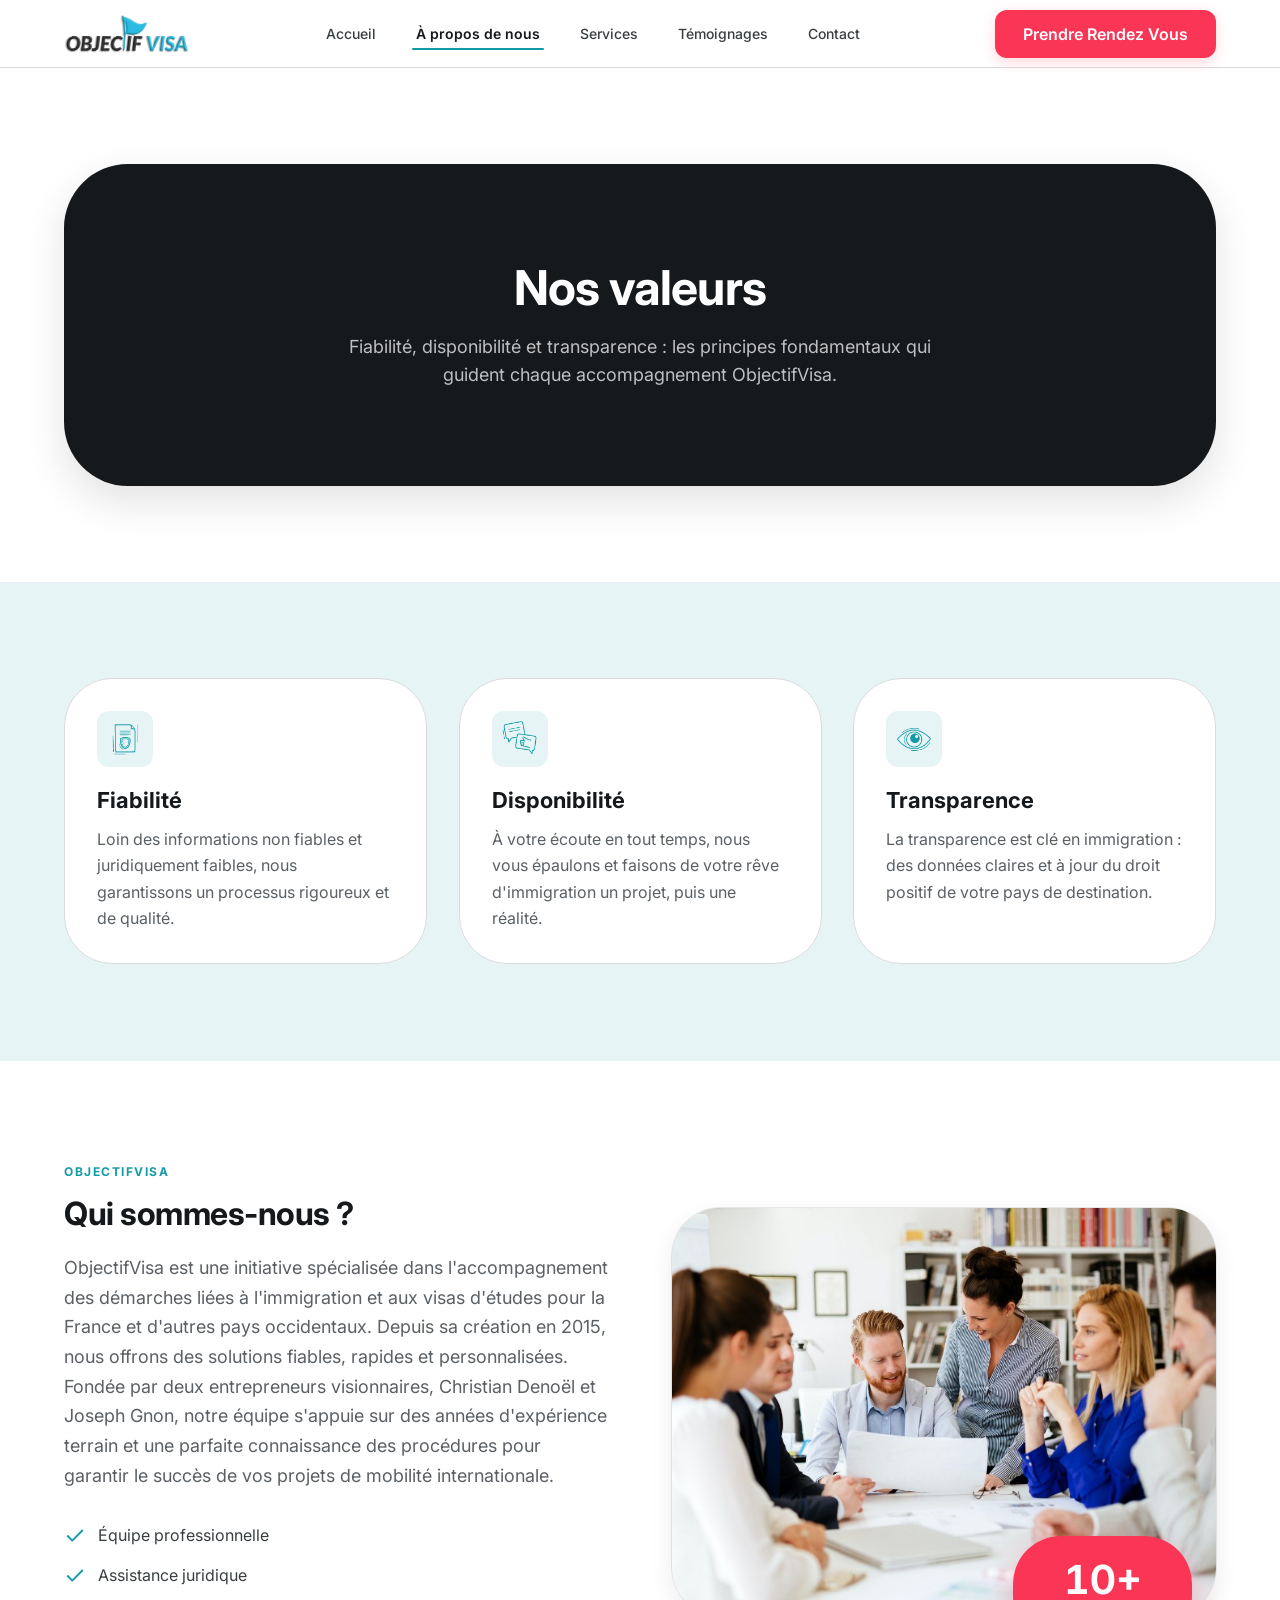
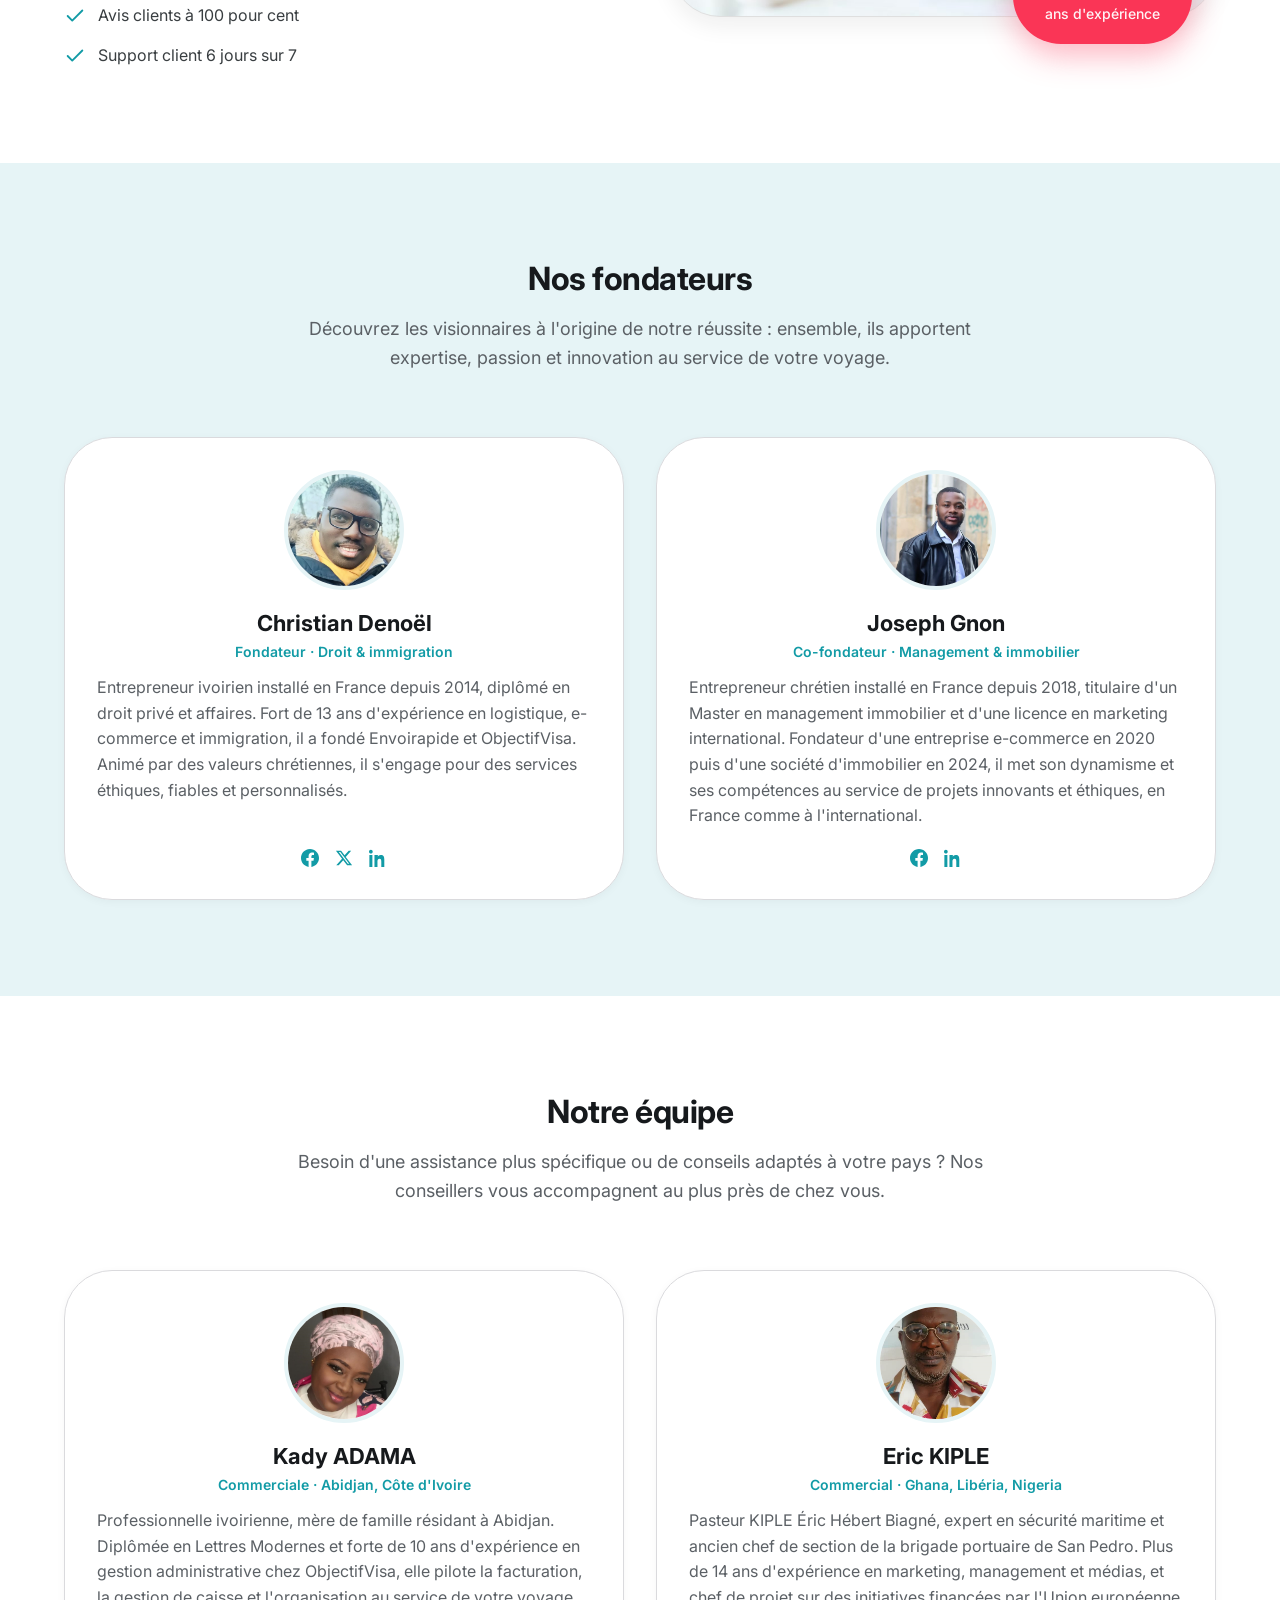
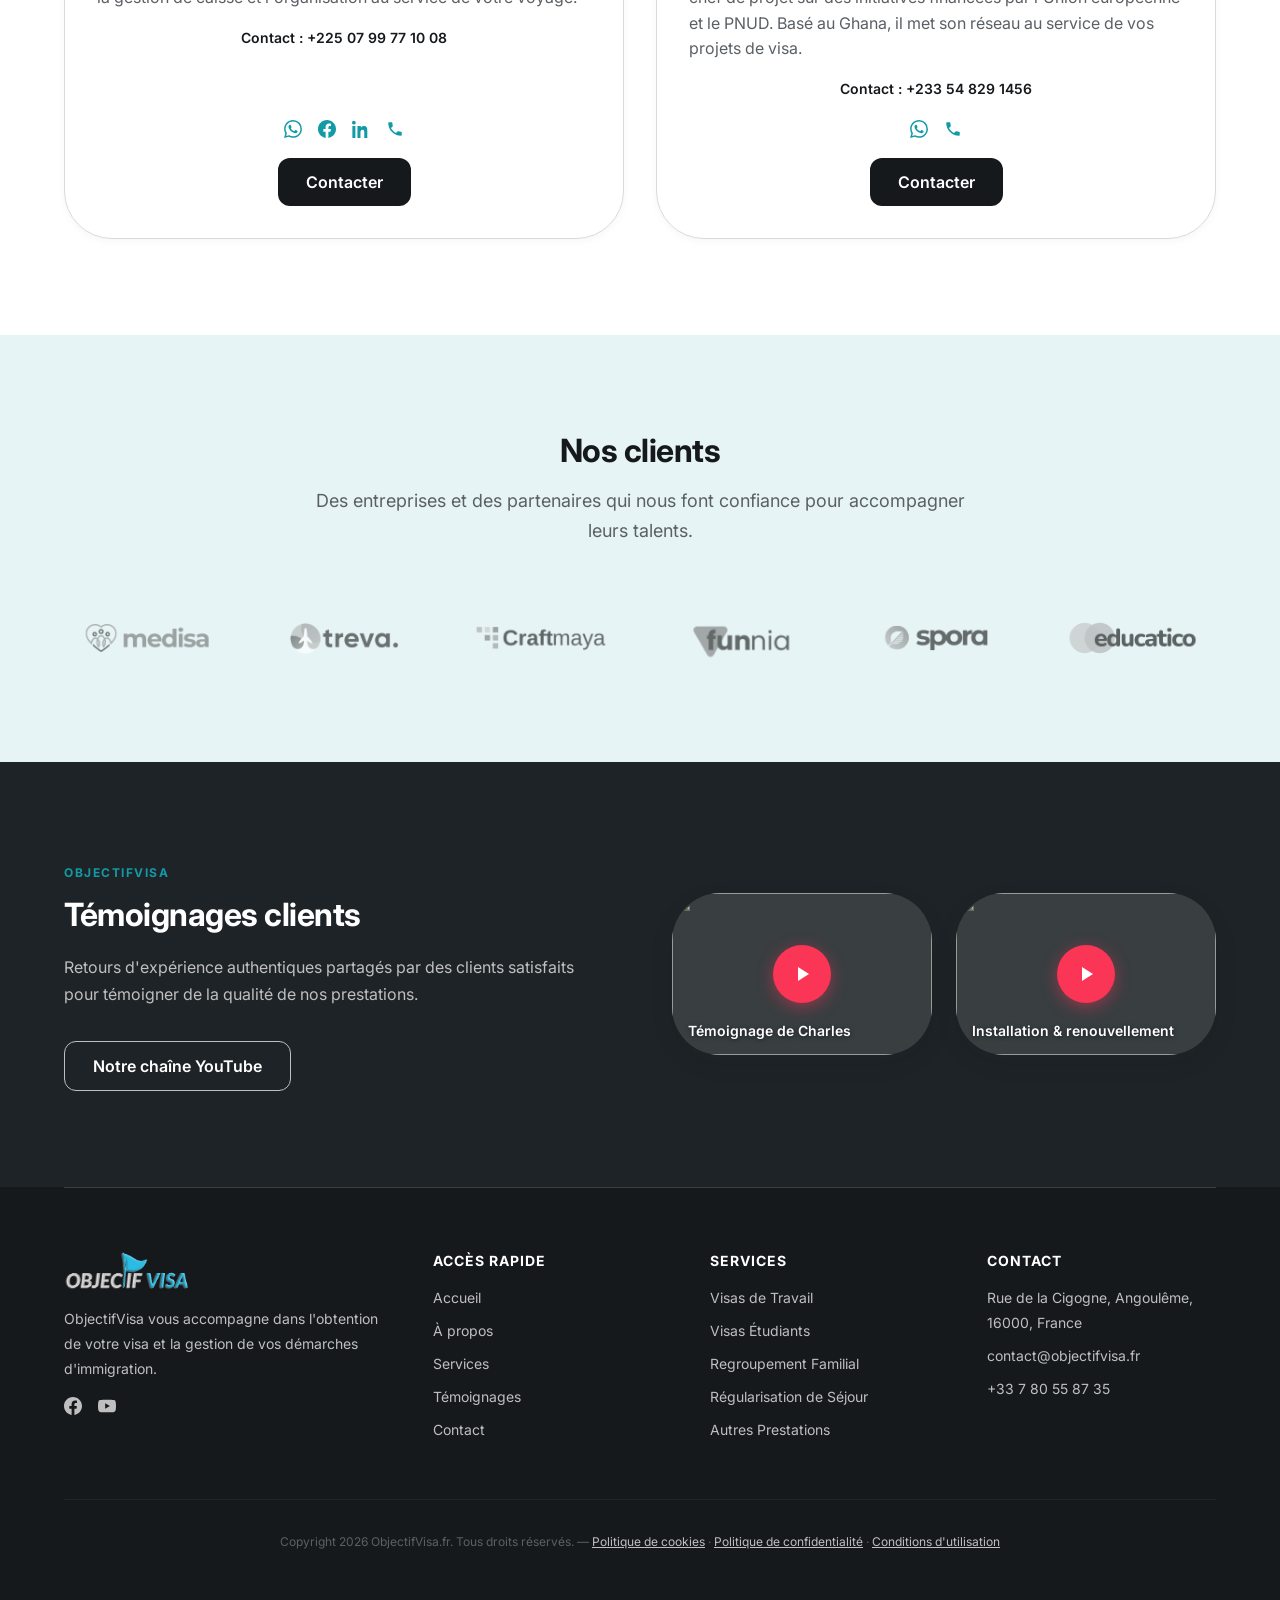
==== commit d4dc8738: "Contact : vraies infos (adresse, tel, email, horaires, Google Maps) + reseaux sociaux dans les foote" ====
--- a/a-propos.html
+++ b/a-propos.html
@@ -59,7 +59,7 @@
         <div class="mobile-menu-info">
           <div class="mobile-info-item">
             <svg width="16" height="16" viewBox="0 0 24 24" fill="none" stroke="currentColor" stroke-width="2"><path d="M21 10c0 7-9 13-9 13s-9-6-9-13a9 9 0 0 1 18 0z"/><circle cx="12" cy="10" r="3"/></svg>
-            <span>Rue de la Cigogne, Angoulême, France</span>
+            <span>Rue de la Cigogne, Angoulême, 16000, France</span>
           </div>
           <div class="mobile-info-item">
             <svg width="16" height="16" viewBox="0 0 24 24" fill="none" stroke="currentColor" stroke-width="2"><path d="M22 16.92v3a2 2 0 0 1-2.18 2 19.79 19.79 0 0 1-8.63-3.07 19.5 19.5 0 0 1-6-6 19.79 19.79 0 0 1-3.07-8.67A2 2 0 0 1 4.11 2h3a2 2 0 0 1 2 1.72 12.84 12.84 0 0 0 .7 2.81 2 2 0 0 1-.45 2.11L8.09 9.91a16 16 0 0 0 6 6l1.27-1.27a2 2 0 0 1 2.11-.45 12.84 12.84 0 0 0 2.81.7A2 2 0 0 1 22 16.92z"/></svg>
@@ -126,7 +126,7 @@
           </ul>
         </div>
         <div class="about-media">
-          <img src="images/team-objectifvisa.jpg" alt="L'équipe ObjectifVisa en accompagnement de ses clients" loading="lazy" />
+          <img src="images/qui-sommes-nous.jpg" alt="L'équipe ObjectifVisa réunie autour d'un dossier de visa" loading="lazy" />
           <div class="about-badge">
             <span class="num">10+</span>
             <span class="label">ans d'expérience</span>
--- a/styles.css
+++ b/styles.css
@@ -102,6 +102,12 @@
   max-width: 100%;
   height: auto;
   display: block;
+}
+
+/* Cadrage haut : garde la tête du sujet visible quand une image portrait
+   est recadrée en cover dans un bloc paysage (ex. Visa Études) */
+.img-top {
+  object-position: center 15%;
 }
 
 a {
@@ -782,6 +788,7 @@
   box-shadow: 0 12px 32px rgba(0, 0, 0, 0.25);
   outline: 1px solid oklch(0 0 0 / 0.08);
 }
+
 
 /* ==========================================================================
    Cards & Feature Blocks
@@ -2037,6 +2044,39 @@
   justify-content: center;
   color: var(--color-mist-gray);
   font-size: var(--text-body-sm);
+  position: relative;
+}
+
+.map-directions {
+  position: absolute;
+  right: var(--spacing-20);
+  bottom: var(--spacing-20);
+  display: inline-flex;
+  align-items: center;
+  gap: var(--spacing-8);
+  padding: var(--spacing-12) var(--spacing-16);
+  border-radius: var(--radius-pills);
+  background: var(--color-pure-white);
+  color: var(--color-deep-abyss);
+  font-size: var(--text-body-sm);
+  font-weight: var(--font-weight-semibold);
+  box-shadow: 0 6px 20px rgba(0, 0, 0, 0.18);
+  transition: background 0.2s ease, color 0.2s ease, transform 0.2s ease;
+}
+
+.map-directions:hover {
+  background: var(--color-brand-blue);
+  color: var(--color-pure-white);
+  transform: translateY(-2px);
+}
+
+@media (max-width: 480px) {
+  .map-directions {
+    right: var(--spacing-12);
+    bottom: var(--spacing-12);
+    padding: var(--spacing-8) var(--spacing-12);
+    font-size: var(--text-caption);
+  }
 }
 
 /* ==========================================================================
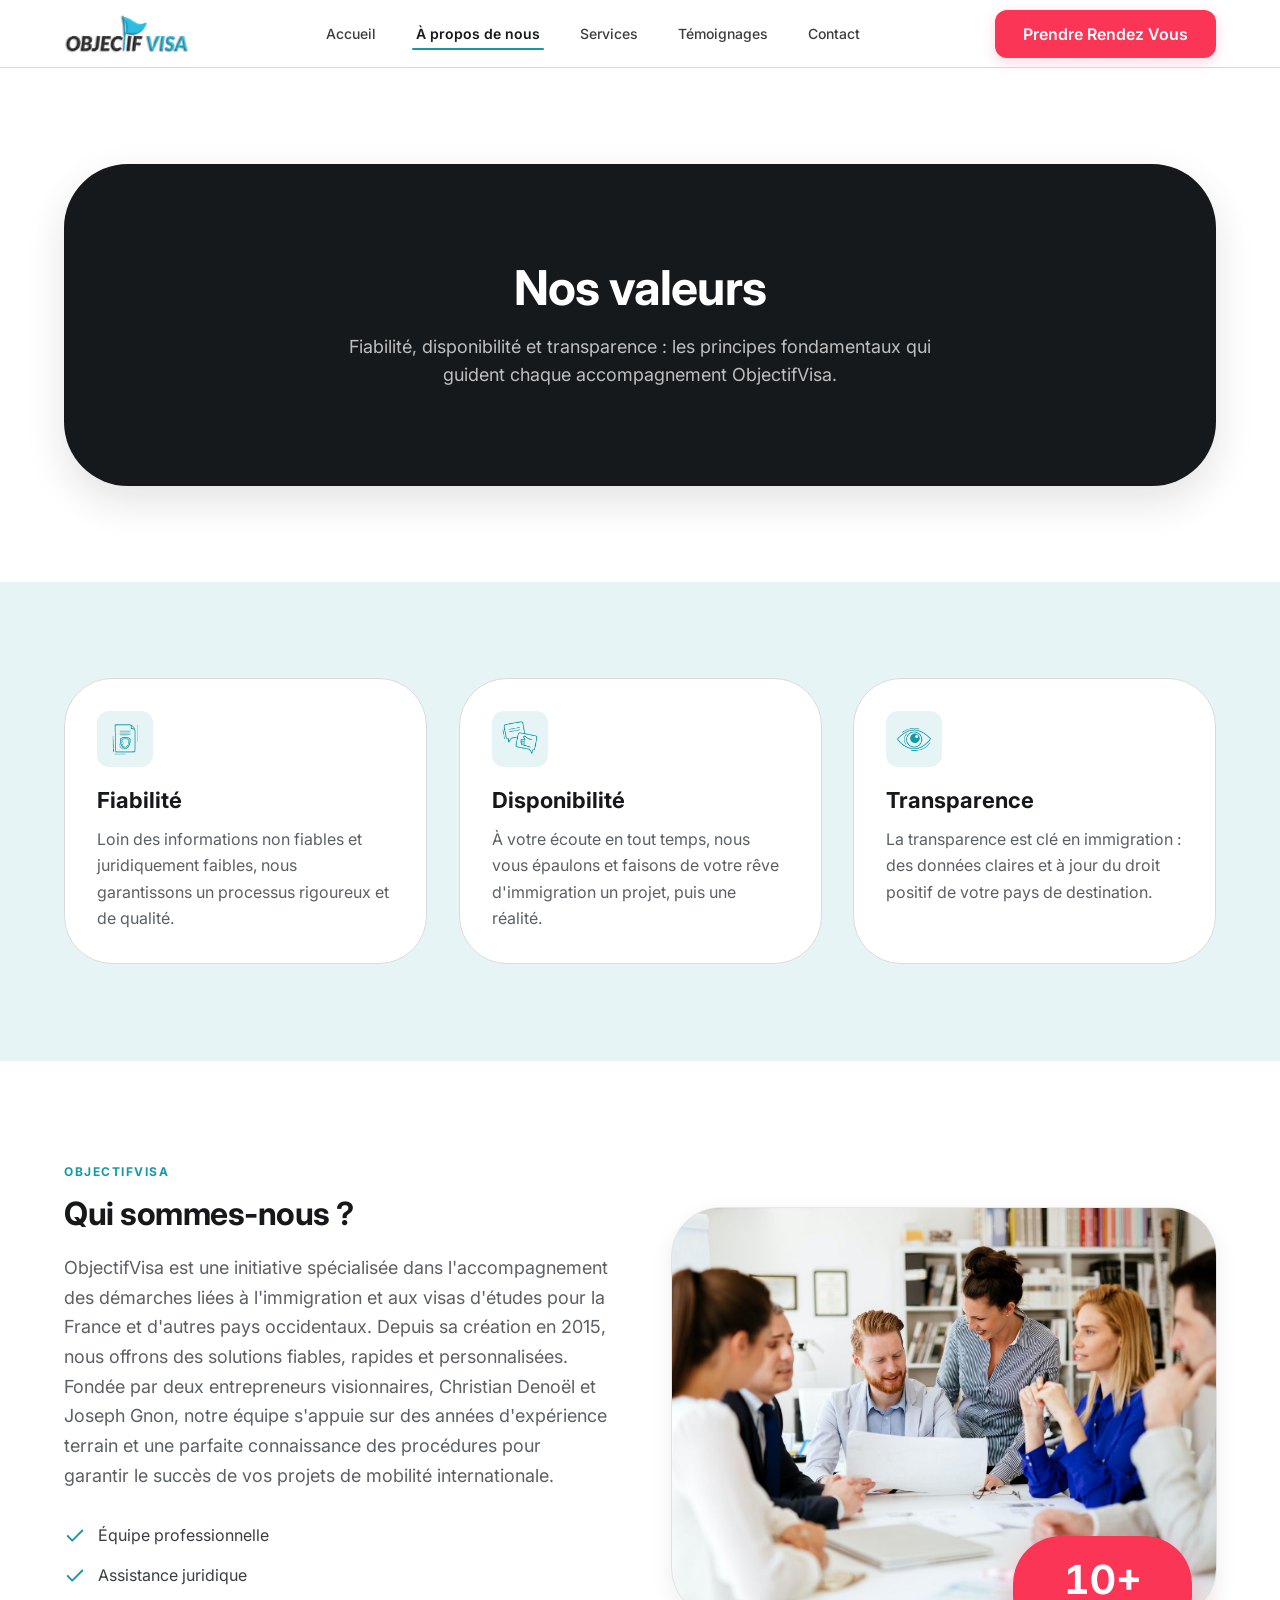
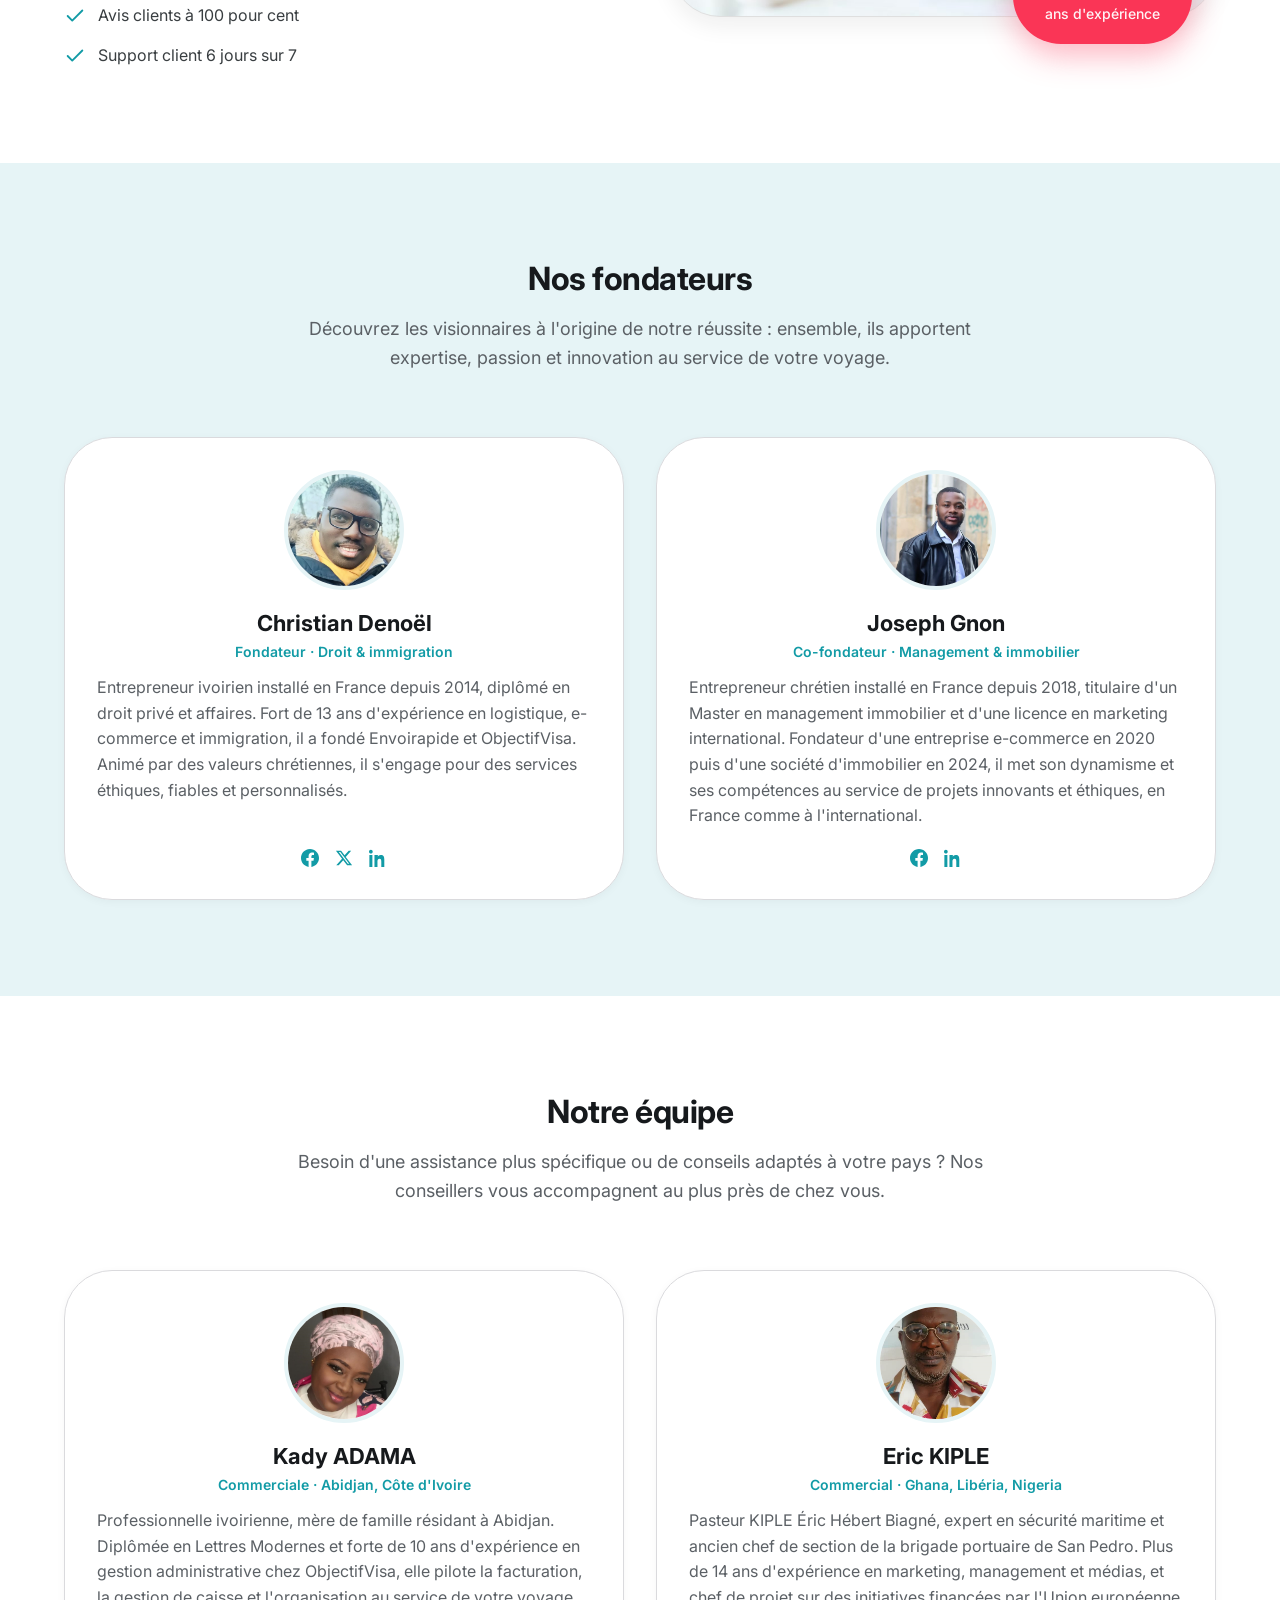
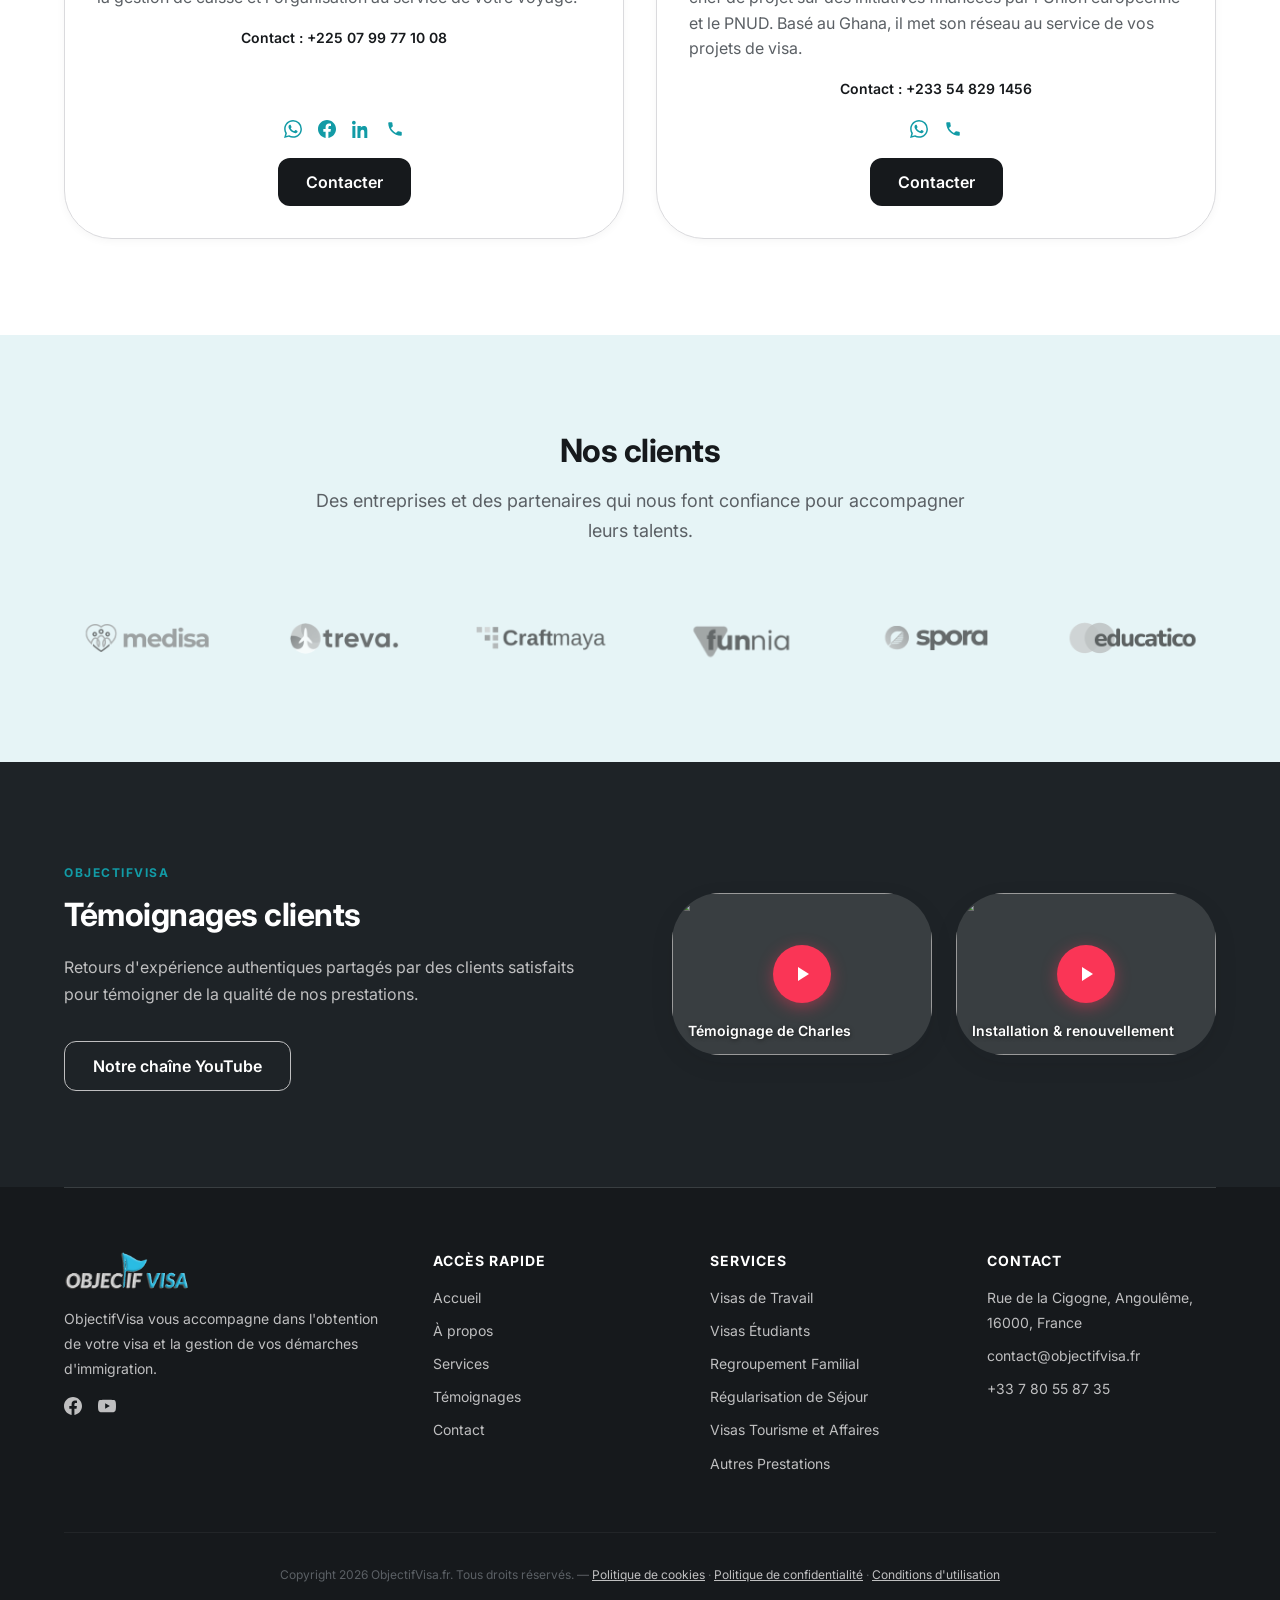
==== commit db4c828d: "Vraies images, 6e service (Visas Tourisme) et temoignages reels [skip ci]" ====
--- a/a-propos.html
+++ b/a-propos.html
@@ -289,6 +289,7 @@
               <li><a href="visas-etudiants.html">Visas Étudiants</a></li>
               <li><a href="regroupement-familial.html">Regroupement Familial</a></li>
               <li><a href="regularisation-sejour.html">Régularisation de Séjour</a></li>
+              <li><a href="visas-tourisme.html">Visas Tourisme et Affaires</a></li>
               <li><a href="autres-prestations.html">Autres Prestations</a></li>
             </ul>
           </div>
--- a/styles.css
+++ b/styles.css
@@ -1372,6 +1372,11 @@
   outline: 1px solid oklch(0 0 0 / 0.08);
 }
 
+.service-detail .check-list,
+.detail-layout .check-list {
+  margin-bottom: var(--spacing-24);
+}
+
 /* Service Detail Layout (for subpages) */
 .back-link {
   display: inline-flex;
@@ -1497,7 +1502,7 @@
 .steps,
 .process-grid {
   display: grid;
-  grid-template-columns: repeat(auto-fit, minmax(260px, 1fr));
+  grid-template-columns: repeat(auto-fit, minmax(210px, 1fr));
   gap: var(--spacing-40);
 }
 
